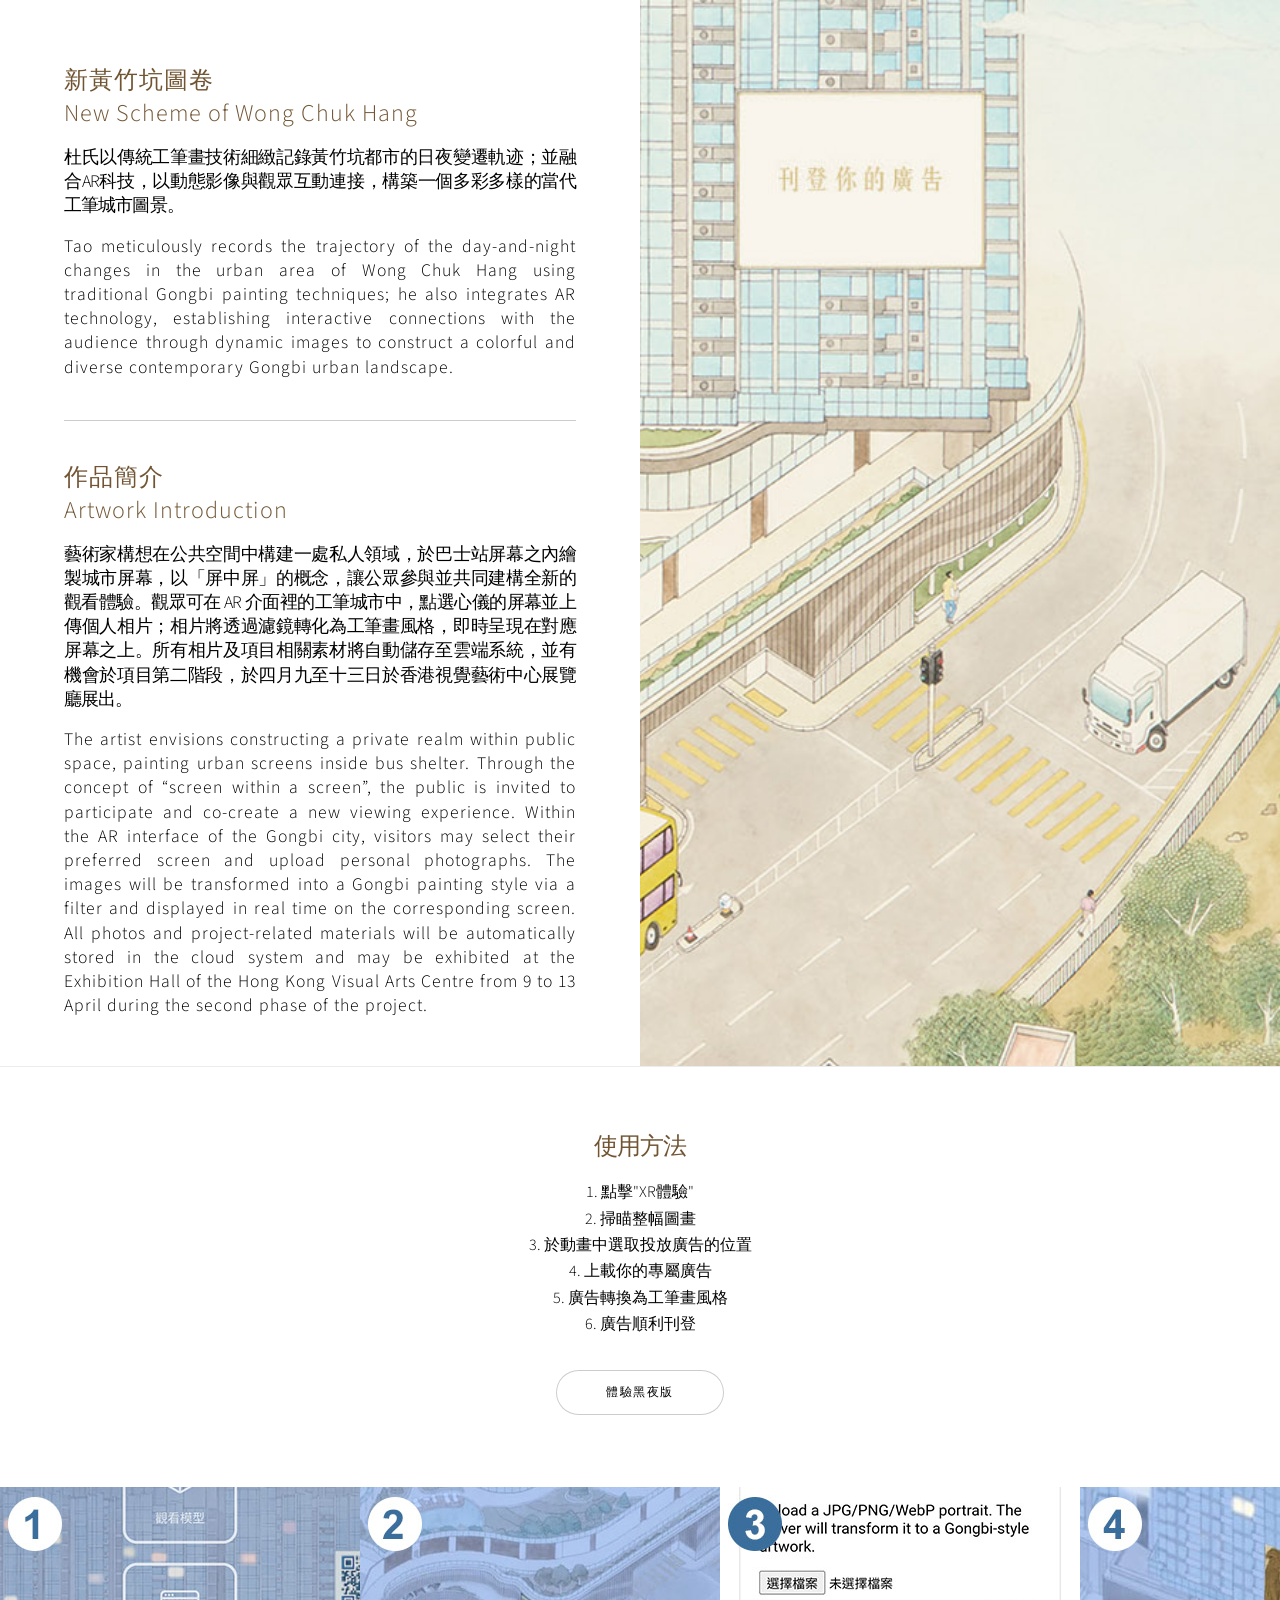
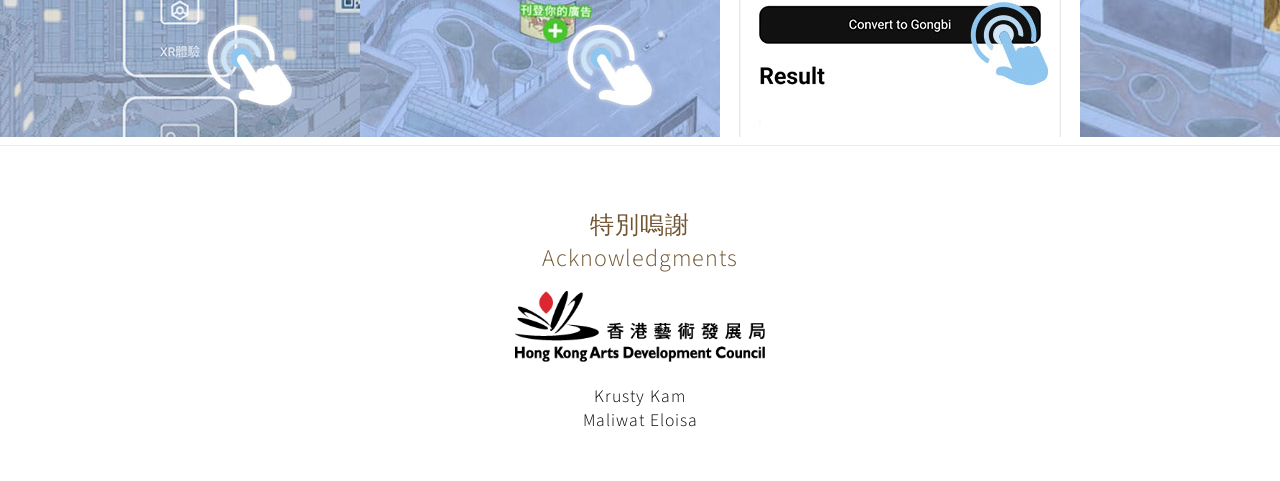
==== index.html @ 255e0a2f "Add files via upload" ====
<!DOCTYPE HTML>
	<head>
		<title>新黃竹坑圖卷 New Scheme of Wong Chuk Hang
</title>
		<meta charset="utf-8" />
		<meta name="viewport" content="width=device-width, initial-scale=1, user-scalable=no" />
		<link rel="stylesheet" href="assets/css/main.css" />
		<noscript><link rel="stylesheet" href="assets/css/noscript.css" /></noscript>
	</head>
	<body class="is-preload">

		<!-- Wrapper -->
			<div id="wrapper" class="divided">

				<!-- One -->
					<section class="banner style1 orient-left content-align-left image-position-right fullscreen onload-image-fade-in onload-content-fade-right">
						<div class="content">
							<h3 style="color:#715533; letter-spacing: 1px;">新黃竹坑圖卷<br>New Scheme of Wong Chuk Hang</h3>
							<h4 class="major" style="text-align: justify;">杜氏以傳統工筆畫技術細緻記錄黃竹坑都市的日夜變遷軌迹；並融合AR科技，以動態影像與觀眾互動連接，構築一個多彩多樣的當代工筆城市圖景。</h4> <h4 style="letter-spacing: 1px; text-align: justify;">Tao meticulously records the trajectory of the day-and-night changes in the urban area of Wong Chuk Hang using traditional Gongbi painting techniques; he also integrates AR technology, establishing interactive connections with the audience through dynamic images to construct a colorful and diverse contemporary Gongbi urban landscape.</h4>
<hr>
<h3 style="color:#715533; letter-spacing: 1px;">作品簡介<br>Artwork Introduction</h3>
							<h4 class="major" style="text-align: justify;">藝術家構想在公共空間中構建一處私人領域，於巴士站屏幕之內繪製城市屏幕，以「屏中屏」的概念，讓公眾參與並共同建構全新的觀看體驗。觀眾可在 AR 介面裡的工筆城市中，點選心儀的屏幕並上傳個人相片；相片將透過濾鏡轉化為工筆畫風格，即時呈現在對應屏幕之上。所有相片及項目相關素材將自動儲存至雲端系統，並有機會於項目第二階段，於四月九至十三日於香港視覺藝術中心展覽廳展出。
</h4> <h4 style="letter-spacing: 1px; text-align: justify;">The artist envisions constructing a private realm within public space, painting urban screens inside bus shelter. Through the concept of “screen within a screen”, the public is invited to participate and co‑create a new viewing experience.
Within the AR interface of the Gongbi city, visitors may select their preferred screen and upload personal photographs. The images will be transformed into a Gongbi painting style via a filter and displayed in real time on the corresponding screen.
All photos and project-related materials will be automatically stored in the cloud system and may be exhibited at the Exhibition Hall of the Hong Kong Visual Arts Centre from 9 to 13 April during the second phase of the project.</h4>
		
					  </div>
						<div class="image">
							<img src="images/banner.jpg" alt="" />
						</div>
					</section>

					<section class="wrapper style1 align-center">
						<div class="inner">
							<h3 style="color:#715533;">使用方法</h3>
							<p>1. 點擊"XR體驗"<br>
2. 掃瞄整幅圖畫<br>
3. 於動畫中選取投放廣告的位置<br>
4. 上載你的專屬廣告<br>
5. 廣告轉換為工筆畫風格<br>
6. 廣告順利刊登</p><ul class="actions stacked">
							  <li><a href="https://webxr.makerar.com/embed/ef8b5660-8f90-4fa0-8bc0-a049466dd083/7ee28625-3f8d-4259-b83e-b70d0674ca99" target="_blank" class="button big wide smooth-scroll-middle">體驗黑夜版</a></li>
						  </ul>
						</div>

						<!-- Gallery -->
							<div class="gallery style2 medium lightbox onscroll-fade-in">
								<article>
								<img src="images/gallery/thumbs/01.jpg" alt="" />
								</article>
								<article>
								<img src="images/gallery/thumbs/02.jpg" alt="" />
								</article>	
								<article>
								<img src="images/gallery/thumbs/03.jpg" alt="" />
								</article>	
								<article>
								<img src="images/gallery/thumbs/04.jpg" alt="" />
								</article>								</div>

					</section>
					<section class="wrapper style1 align-center">
						<div class="inner">
<h3 style="color:#715533; letter-spacing: 1px;">特別嗚謝<br>Acknowledgments</h3>
							<h4 class="major"><img src="images/hkadc.png" style="max-width : 250px; min-width : 100px;"><h4 style="letter-spacing: 1px;">Krusty Kam<br>
Maliwat Eloisa </h4></div></section>
						</div>
					</section>

			</div>

		<!-- Scripts -->
			<script src="assets/js/jquery.min.js"></script>
			<script src="assets/js/jquery.scrollex.min.js"></script>
			<script src="assets/js/jquery.scrolly.min.js"></script>
			<script src="assets/js/browser.min.js"></script>
			<script src="assets/js/breakpoints.min.js"></script>
			<script src="assets/js/util.js"></script>
			<script src="assets/js/main.js"></script>

	</body>
</html>
---- assets/css/main.css ----
@import url(fontawesome-all.min.css);
@import url("https://fonts.googleapis.com/css?family=Source+Sans+Pro:300,300i,400,400i");


html, body, div, span, applet, object,
iframe, h1, h2, h3, h4, h5, h6, p, blockquote,
pre, a, abbr, acronym, address, big, cite,
code, del, dfn, em, img, ins, kbd, q, s, samp,
small, strike, strong, sub, sup, tt, var, b,
u, i, center, dl, dt, dd, ol, ul, li, fieldset,
form, label, legend, table, caption, tbody,
tfoot, thead, tr, th, td, article, aside,
canvas, details, embed, figure, figcaption,
footer, header, hgroup, menu, nav, output, ruby,
section, summary, time, mark, audio, video {
	margin: 0;
	padding: 0;
	border: 0;
	font-size: 100%;
	font: inherit;
	vertical-align: baseline;}

article, aside, details, figcaption, figure,
footer, header, hgroup, menu, nav, section {
	display: block;}

body {
	line-height: 1;
}

ol, ul {
	list-style: none;
}

blockquote, q {
	quotes: none;
}

	blockquote:before, blockquote:after, q:before, q:after {
		content: '';
		content: none;
	}

table {
	border-collapse: collapse;
	border-spacing: 0;
}

body {
	-webkit-text-size-adjust: none;
}

mark {
	background-color: transparent;
	color: inherit;
}

input::-moz-focus-inner {
	border: 0;
	padding: 0;
}

input, select, textarea {
	-moz-appearance: none;
	-webkit-appearance: none;
	-ms-appearance: none;
	appearance: none;
}

/* Basic */

	@-ms-viewport {
		width: device-width;
	}

	body {
		-ms-overflow-style: scrollbar;
	}

	@media screen and (max-width: 480px) {

		html, body {
			min-width: 320px;
		}

	}

	html {
		box-sizing: border-box;
	}

	*, *:before, *:after {
		box-sizing: inherit;
	}

	body {
		background: #ffffff;
	}

		body.is-preload *, body.is-preload *:before, body.is-preload *:after {
			-moz-animation: none !important;
			-webkit-animation: none !important;
			-ms-animation: none !important;
			animation: none !important;
			-moz-transition: none !important;
			-webkit-transition: none !important;
			-ms-transition: none !important;
			transition: none !important;
		}

/* Type */

	html {
		font-size: 18pt;
	}

		@media screen and (max-width: 1680px) {

			html {
				font-size: 14pt;
			}

		}

		@media screen and (max-width: 1280px) {

			html {
				font-size: 12pt;
			}

		}

		@media screen and (max-width: 736px) {

			html {
				font-size: 11pt;
			}

		}

		@media screen and (max-width: 360px) {

			html {
				font-size: 10pt;
			}

		}

	body {
		background-color: #ffffff;
		color: #000000;
	}

	body, input, select, textarea {
		font-family: "Source Sans Pro", Helvetica, sans-serif;
		font-size: 1rem;
		font-weight: 300;
		line-height: 1.65;
	}

	a {
		-moz-transition: color 0.2s ease-in-out;
		-webkit-transition: color 0.2s ease-in-out;
		-ms-transition: color 0.2s ease-in-out;
		transition: color 0.2s ease-in-out;
		text-decoration: underline;
	}

		a:hover {
			text-decoration: none;
		}

	strong, b {
		font-weight: 400;
	}

	em, i {
		font-style: italic;
	}

	p {
		margin: 0 0 2rem 0;
	}

		p.major {
			font-size: 1.25rem;
		}

	h1, h2, h3, h4, h5, h6 {
		font-weight: 300;
		line-height: 1.375;
		letter-spacing: -0.05em;
		margin: 0 0 1rem 0;
	}

		h1 a, h2 a, h3 a, h4 a, h5 a, h6 a {
			color: inherit;
			text-decoration: none;
		}

	h1 {
		font-size: 3.5rem;
		line-height: 1.2;
	}

	h2 {
		font-size: 2.25rem;
	}

	h3 {
		font-size: 1.5rem;
	}

	h4 {
		font-size: 1.1rem;
	}

	h5 {
		font-size: 0.9rem;
	}

	h6 {
		font-size: 0.7rem;
	}

	sub {
		font-size: 0.8rem;
		position: relative;
		top: 0.5rem;
	}

	sup {
		font-size: 0.8rem;
		position: relative;
		top: -0.5rem;
	}

	blockquote {
		border-left: solid 4px;
		font-style: italic;
		margin: 0 0 2rem 0;
		padding: 0.5rem 0 0.5rem 2rem;
	}

	code {
		border-radius: 4px;
		font-family: "Courier New", monospace;
		font-size: 0.9em;
		margin: 0 0.25rem;
		padding: 0.25rem 0.325rem;
	}

	pre {
		-webkit-overflow-scrolling: touch;
		font-family: "Courier New", monospace;
		font-size: 0.9em;
		margin: 0 0 2rem 0;
	}

		pre code {
			display: block;
			line-height: 1.5;
			padding: 0.75rem 1rem;
			overflow-x: auto;
		}

	hr {
		border: 0;
		border-bottom: solid 1px;
		margin: 2.5rem 0;
	}

		hr.major {
			margin: 3.5rem 0;
		}

	.align-left {
		text-align: left;
	}

	.align-center {
		text-align: center;
	}

	.align-right {
		text-align: right;
	}

	@media screen and (max-width: 736px) {

		p.major {
			font-size: 1.1rem;
		}

		h1 {
			font-size: 2.5rem;
		}

		h2 {
			font-size: 2rem;
		}

		h3 {
			font-size: 1.25rem;
		}

		h4 {
			font-size: 1rem;
		}

	}

	input, select, textarea {
		color: #000000;
	}

	a {
		color: #000000;
	}

		a:hover {
			color: #47D3E5;
		}

	strong, b {
		color: #000000;
	}

	h1, h2, h3, h4, h5, h6 {
		color: #000000;
	}

	blockquote {
		border-left-color: rgba(0, 0, 0, 0.2);
	}

	code {
		background: rgba(0, 0, 0, 0.05);
		border-color: rgba(0, 0, 0, 0.2);
	}

	hr {
		border-bottom-color: rgba(0, 0, 0, 0.2);
	}

/* Row */

	.row {
		display: flex;
		flex-wrap: wrap;
		box-sizing: border-box;
		align-items: stretch;
	}

		.row > * {
			box-sizing: border-box;
		}

		.row.gtr-uniform > * > :last-child {
			margin-bottom: 0;
		}

		.row.aln-left {
			justify-content: flex-start;
		}

		.row.aln-center {
			justify-content: center;
		}

		.row.aln-right {
			justify-content: flex-end;
		}

		.row.aln-top {
			align-items: flex-start;
		}

		.row.aln-middle {
			align-items: center;
		}

		.row.aln-bottom {
			align-items: flex-end;
		}

		.row > .imp {
			order: -1;
		}

		.row > .col-1 {
			width: 8.33333%;
		}

		.row > .off-1 {
			margin-left: 8.33333%;
		}

		.row > .col-2 {
			width: 16.66667%;
		}

		.row > .off-2 {
			margin-left: 16.66667%;
		}

		.row > .col-3 {
			width: 25%;
		}

		.row > .off-3 {
			margin-left: 25%;
		}

		.row > .col-4 {
			width: 33.33333%;
		}

		.row > .off-4 {
			margin-left: 33.33333%;
		}

		.row > .col-5 {
			width: 41.66667%;
		}

		.row > .off-5 {
			margin-left: 41.66667%;
		}

		.row > .col-6 {
			width: 50%;
		}

		.row > .off-6 {
			margin-left: 50%;
		}

		.row > .col-7 {
			width: 58.33333%;
		}

		.row > .off-7 {
			margin-left: 58.33333%;
		}

		.row > .col-8 {
			width: 66.66667%;
		}

		.row > .off-8 {
			margin-left: 66.66667%;
		}

		.row > .col-9 {
			width: 75%;
		}

		.row > .off-9 {
			margin-left: 75%;
		}

		.row > .col-10 {
			width: 83.33333%;
		}

		.row > .off-10 {
			margin-left: 83.33333%;
		}

		.row > .col-11 {
			width: 91.66667%;
		}

		.row > .off-11 {
			margin-left: 91.66667%;
		}

		.row > .col-12 {
			width: 100%;
		}

		.row > .off-12 {
			margin-left: 100%;
		}

		.row.gtr-0 {
			margin-top: 0;
			margin-left: 0rem;
		}

			.row.gtr-0 > * {
				padding: 0 0 0 0rem;
			}

			.row.gtr-0.gtr-uniform {
				margin-top: 0rem;
			}

				.row.gtr-0.gtr-uniform > * {
					padding-top: 0rem;
				}

		.row.gtr-25 {
			margin-top: 0;
			margin-left: -0.5rem;
		}

			.row.gtr-25 > * {
				padding: 0 0 0 0.5rem;
			}

			.row.gtr-25.gtr-uniform {
				margin-top: -0.5rem;
			}

				.row.gtr-25.gtr-uniform > * {
					padding-top: 0.5rem;
				}

		.row.gtr-50 {
			margin-top: 0;
			margin-left: -1rem;
		}

			.row.gtr-50 > * {
				padding: 0 0 0 1rem;
			}

			.row.gtr-50.gtr-uniform {
				margin-top: -1rem;
			}

				.row.gtr-50.gtr-uniform > * {
					padding-top: 1rem;
				}

		.row {
			margin-top: 0;
			margin-left: -2rem;
		}

			.row > * {
				padding: 0 0 0 2rem;
			}

			.row.gtr-uniform {
				margin-top: -2rem;
			}

				.row.gtr-uniform > * {
					padding-top: 2rem;
				}

		.row.gtr-150 {
			margin-top: 0;
			margin-left: -3rem;
		}

			.row.gtr-150 > * {
				padding: 0 0 0 3rem;
			}

			.row.gtr-150.gtr-uniform {
				margin-top: -3rem;
			}

				.row.gtr-150.gtr-uniform > * {
					padding-top: 3rem;
				}

		.row.gtr-200 {
			margin-top: 0;
			margin-left: -4rem;
		}

			.row.gtr-200 > * {
				padding: 0 0 0 4rem;
			}

			.row.gtr-200.gtr-uniform {
				margin-top: -4rem;
			}

				.row.gtr-200.gtr-uniform > * {
					padding-top: 4rem;
				}

		@media screen and (max-width: 1680px) {

			.row {
				display: flex;
				flex-wrap: wrap;
				box-sizing: border-box;
				align-items: stretch;
			}

				.row > * {
					box-sizing: border-box;
				}

				.row.gtr-uniform > * > :last-child {
					margin-bottom: 0;
				}

				.row.aln-left {
					justify-content: flex-start;
				}

				.row.aln-center {
					justify-content: center;
				}

				.row.aln-right {
					justify-content: flex-end;
				}

				.row.aln-top {
					align-items: flex-start;
				}

				.row.aln-middle {
					align-items: center;
				}

				.row.aln-bottom {
					align-items: flex-end;
				}

				.row > .imp-xlarge {
					order: -1;
				}

				.row > .col-1-xlarge {
					width: 8.33333%;
				}

				.row > .off-1-xlarge {
					margin-left: 8.33333%;
				}

				.row > .col-2-xlarge {
					width: 16.66667%;
				}

				.row > .off-2-xlarge {
					margin-left: 16.66667%;
				}

				.row > .col-3-xlarge {
					width: 25%;
				}

				.row > .off-3-xlarge {
					margin-left: 25%;
				}

				.row > .col-4-xlarge {
					width: 33.33333%;
				}

				.row > .off-4-xlarge {
					margin-left: 33.33333%;
				}

				.row > .col-5-xlarge {
					width: 41.66667%;
				}

				.row > .off-5-xlarge {
					margin-left: 41.66667%;
				}

				.row > .col-6-xlarge {
					width: 50%;
				}

				.row > .off-6-xlarge {
					margin-left: 50%;
				}

				.row > .col-7-xlarge {
					width: 58.33333%;
				}

				.row > .off-7-xlarge {
					margin-left: 58.33333%;
				}

				.row > .col-8-xlarge {
					width: 66.66667%;
				}

				.row > .off-8-xlarge {
					margin-left: 66.66667%;
				}

				.row > .col-9-xlarge {
					width: 75%;
				}

				.row > .off-9-xlarge {
					margin-left: 75%;
				}

				.row > .col-10-xlarge {
					width: 83.33333%;
				}

				.row > .off-10-xlarge {
					margin-left: 83.33333%;
				}

				.row > .col-11-xlarge {
					width: 91.66667%;
				}

				.row > .off-11-xlarge {
					margin-left: 91.66667%;
				}

				.row > .col-12-xlarge {
					width: 100%;
				}

				.row > .off-12-xlarge {
					margin-left: 100%;
				}

				.row.gtr-0 {
					margin-top: 0;
					margin-left: 0rem;
				}

					.row.gtr-0 > * {
						padding: 0 0 0 0rem;
					}

					.row.gtr-0.gtr-uniform {
						margin-top: 0rem;
					}

						.row.gtr-0.gtr-uniform > * {
							padding-top: 0rem;
						}

				.row.gtr-25 {
					margin-top: 0;
					margin-left: -0.5rem;
				}

					.row.gtr-25 > * {
						padding: 0 0 0 0.5rem;
					}

					.row.gtr-25.gtr-uniform {
						margin-top: -0.5rem;
					}

						.row.gtr-25.gtr-uniform > * {
							padding-top: 0.5rem;
						}

				.row.gtr-50 {
					margin-top: 0;
					margin-left: -1rem;
				}

					.row.gtr-50 > * {
						padding: 0 0 0 1rem;
					}

					.row.gtr-50.gtr-uniform {
						margin-top: -1rem;
					}

						.row.gtr-50.gtr-uniform > * {
							padding-top: 1rem;
						}

				.row {
					margin-top: 0;
					margin-left: -2rem;
				}

					.row > * {
						padding: 0 0 0 2rem;
					}

					.row.gtr-uniform {
						margin-top: -2rem;
					}

						.row.gtr-uniform > * {
							padding-top: 2rem;
						}

				.row.gtr-150 {
					margin-top: 0;
					margin-left: -3rem;
				}

					.row.gtr-150 > * {
						padding: 0 0 0 3rem;
					}

					.row.gtr-150.gtr-uniform {
						margin-top: -3rem;
					}

						.row.gtr-150.gtr-uniform > * {
							padding-top: 3rem;
						}

				.row.gtr-200 {
					margin-top: 0;
					margin-left: -4rem;
				}

					.row.gtr-200 > * {
						padding: 0 0 0 4rem;
					}

					.row.gtr-200.gtr-uniform {
						margin-top: -4rem;
					}

						.row.gtr-200.gtr-uniform > * {
							padding-top: 4rem;
						}

		}

		@media screen and (max-width: 1280px) {

			.row {
				display: flex;
				flex-wrap: wrap;
				box-sizing: border-box;
				align-items: stretch;
			}

				.row > * {
					box-sizing: border-box;
				}

				.row.gtr-uniform > * > :last-child {
					margin-bottom: 0;
				}

				.row.aln-left {
					justify-content: flex-start;
				}

				.row.aln-center {
					justify-content: center;
				}

				.row.aln-right {
					justify-content: flex-end;
				}

				.row.aln-top {
					align-items: flex-start;
				}

				.row.aln-middle {
					align-items: center;
				}

				.row.aln-bottom {
					align-items: flex-end;
				}

				.row > .imp-large {
					order: -1;
				}

				.row > .col-1-large {
					width: 8.33333%;
				}

				.row > .off-1-large {
					margin-left: 8.33333%;
				}

				.row > .col-2-large {
					width: 16.66667%;
				}

				.row > .off-2-large {
					margin-left: 16.66667%;
				}

				.row > .col-3-large {
					width: 25%;
				}

				.row > .off-3-large {
					margin-left: 25%;
				}

				.row > .col-4-large {
					width: 33.33333%;
				}

				.row > .off-4-large {
					margin-left: 33.33333%;
				}

				.row > .col-5-large {
					width: 41.66667%;
				}

				.row > .off-5-large {
					margin-left: 41.66667%;
				}

				.row > .col-6-large {
					width: 50%;
				}

				.row > .off-6-large {
					margin-left: 50%;
				}

				.row > .col-7-large {
					width: 58.33333%;
				}

				.row > .off-7-large {
					margin-left: 58.33333%;
				}

				.row > .col-8-large {
					width: 66.66667%;
				}

				.row > .off-8-large {
					margin-left: 66.66667%;
				}

				.row > .col-9-large {
					width: 75%;
				}

				.row > .off-9-large {
					margin-left: 75%;
				}

				.row > .col-10-large {
					width: 83.33333%;
				}

				.row > .off-10-large {
					margin-left: 83.33333%;
				}

				.row > .col-11-large {
					width: 91.66667%;
				}

				.row > .off-11-large {
					margin-left: 91.66667%;
				}

				.row > .col-12-large {
					width: 100%;
				}

				.row > .off-12-large {
					margin-left: 100%;
				}

				.row.gtr-0 {
					margin-top: 0;
					margin-left: 0rem;
				}

					.row.gtr-0 > * {
						padding: 0 0 0 0rem;
					}

					.row.gtr-0.gtr-uniform {
						margin-top: 0rem;
					}

						.row.gtr-0.gtr-uniform > * {
							padding-top: 0rem;
						}

				.row.gtr-25 {
					margin-top: 0;
					margin-left: -0.5rem;
				}

					.row.gtr-25 > * {
						padding: 0 0 0 0.5rem;
					}

					.row.gtr-25.gtr-uniform {
						margin-top: -0.5rem;
					}

						.row.gtr-25.gtr-uniform > * {
							padding-top: 0.5rem;
						}

				.row.gtr-50 {
					margin-top: 0;
					margin-left: -1rem;
				}

					.row.gtr-50 > * {
						padding: 0 0 0 1rem;
					}

					.row.gtr-50.gtr-uniform {
						margin-top: -1rem;
					}

						.row.gtr-50.gtr-uniform > * {
							padding-top: 1rem;
						}

				.row {
					margin-top: 0;
					margin-left: -2rem;
				}

					.row > * {
						padding: 0 0 0 2rem;
					}

					.row.gtr-uniform {
						margin-top: -2rem;
					}

						.row.gtr-uniform > * {
							padding-top: 2rem;
						}

				.row.gtr-150 {
					margin-top: 0;
					margin-left: -3rem;
				}

					.row.gtr-150 > * {
						padding: 0 0 0 3rem;
					}

					.row.gtr-150.gtr-uniform {
						margin-top: -3rem;
					}

						.row.gtr-150.gtr-uniform > * {
							padding-top: 3rem;
						}

				.row.gtr-200 {
					margin-top: 0;
					margin-left: -4rem;
				}

					.row.gtr-200 > * {
						padding: 0 0 0 4rem;
					}

					.row.gtr-200.gtr-uniform {
						margin-top: -4rem;
					}

						.row.gtr-200.gtr-uniform > * {
							padding-top: 4rem;
						}

		}

		@media screen and (max-width: 980px) {

			.row {
				display: flex;
				flex-wrap: wrap;
				box-sizing: border-box;
				align-items: stretch;
			}

				.row > * {
					box-sizing: border-box;
				}

				.row.gtr-uniform > * > :last-child {
					margin-bottom: 0;
				}

				.row.aln-left {
					justify-content: flex-start;
				}

				.row.aln-center {
					justify-content: center;
				}

				.row.aln-right {
					justify-content: flex-end;
				}

				.row.aln-top {
					align-items: flex-start;
				}

				.row.aln-middle {
					align-items: center;
				}

				.row.aln-bottom {
					align-items: flex-end;
				}

				.row > .imp-medium {
					order: -1;
				}

				.row > .col-1-medium {
					width: 8.33333%;
				}

				.row > .off-1-medium {
					margin-left: 8.33333%;
				}

				.row > .col-2-medium {
					width: 16.66667%;
				}

				.row > .off-2-medium {
					margin-left: 16.66667%;
				}

				.row > .col-3-medium {
					width: 25%;
				}

				.row > .off-3-medium {
					margin-left: 25%;
				}

				.row > .col-4-medium {
					width: 33.33333%;
				}

				.row > .off-4-medium {
					margin-left: 33.33333%;
				}

				.row > .col-5-medium {
					width: 41.66667%;
				}

				.row > .off-5-medium {
					margin-left: 41.66667%;
				}

				.row > .col-6-medium {
					width: 50%;
				}

				.row > .off-6-medium {
					margin-left: 50%;
				}

				.row > .col-7-medium {
					width: 58.33333%;
				}

				.row > .off-7-medium {
					margin-left: 58.33333%;
				}

				.row > .col-8-medium {
					width: 66.66667%;
				}

				.row > .off-8-medium {
					margin-left: 66.66667%;
				}

				.row > .col-9-medium {
					width: 75%;
				}

				.row > .off-9-medium {
					margin-left: 75%;
				}

				.row > .col-10-medium {
					width: 83.33333%;
				}

				.row > .off-10-medium {
					margin-left: 83.33333%;
				}

				.row > .col-11-medium {
					width: 91.66667%;
				}

				.row > .off-11-medium {
					margin-left: 91.66667%;
				}

				.row > .col-12-medium {
					width: 100%;
				}

				.row > .off-12-medium {
					margin-left: 100%;
				}

				.row.gtr-0 {
					margin-top: 0;
					margin-left: 0rem;
				}

					.row.gtr-0 > * {
						padding: 0 0 0 0rem;
					}

					.row.gtr-0.gtr-uniform {
						margin-top: 0rem;
					}

						.row.gtr-0.gtr-uniform > * {
							padding-top: 0rem;
						}

				.row.gtr-25 {
					margin-top: 0;
					margin-left: -0.5rem;
				}

					.row.gtr-25 > * {
						padding: 0 0 0 0.5rem;
					}

					.row.gtr-25.gtr-uniform {
						margin-top: -0.5rem;
					}

						.row.gtr-25.gtr-uniform > * {
							padding-top: 0.5rem;
						}

				.row.gtr-50 {
					margin-top: 0;
					margin-left: -1rem;
				}

					.row.gtr-50 > * {
						padding: 0 0 0 1rem;
					}

					.row.gtr-50.gtr-uniform {
						margin-top: -1rem;
					}

						.row.gtr-50.gtr-uniform > * {
							padding-top: 1rem;
						}

				.row {
					margin-top: 0;
					margin-left: -2rem;
				}

					.row > * {
						padding: 0 0 0 2rem;
					}

					.row.gtr-uniform {
						margin-top: -2rem;
					}

						.row.gtr-uniform > * {
							padding-top: 2rem;
						}

				.row.gtr-150 {
					margin-top: 0;
					margin-left: -3rem;
				}

					.row.gtr-150 > * {
						padding: 0 0 0 3rem;
					}

					.row.gtr-150.gtr-uniform {
						margin-top: -3rem;
					}

						.row.gtr-150.gtr-uniform > * {
							padding-top: 3rem;
						}

				.row.gtr-200 {
					margin-top: 0;
					margin-left: -4rem;
				}

					.row.gtr-200 > * {
						padding: 0 0 0 4rem;
					}

					.row.gtr-200.gtr-uniform {
						margin-top: -4rem;
					}

						.row.gtr-200.gtr-uniform > * {
							padding-top: 4rem;
						}

		}

		@media screen and (max-width: 736px) {

			.row {
				display: flex;
				flex-wrap: wrap;
				box-sizing: border-box;
				align-items: stretch;
			}

				.row > * {
					box-sizing: border-box;
				}

				.row.gtr-uniform > * > :last-child {
					margin-bottom: 0;
				}

				.row.aln-left {
					justify-content: flex-start;
				}

				.row.aln-center {
					justify-content: center;
				}

				.row.aln-right {
					justify-content: flex-end;
				}

				.row.aln-top {
					align-items: flex-start;
				}

				.row.aln-middle {
					align-items: center;
				}

				.row.aln-bottom {
					align-items: flex-end;
				}

				.row > .imp-small {
					order: -1;
				}

				.row > .col-1-small {
					width: 8.33333%;
				}

				.row > .off-1-small {
					margin-left: 8.33333%;
				}

				.row > .col-2-small {
					width: 16.66667%;
				}

				.row > .off-2-small {
					margin-left: 16.66667%;
				}

				.row > .col-3-small {
					width: 25%;
				}

				.row > .off-3-small {
					margin-left: 25%;
				}

				.row > .col-4-small {
					width: 33.33333%;
				}

				.row > .off-4-small {
					margin-left: 33.33333%;
				}

				.row > .col-5-small {
					width: 41.66667%;
				}

				.row > .off-5-small {
					margin-left: 41.66667%;
				}

				.row > .col-6-small {
					width: 50%;
				}

				.row > .off-6-small {
					margin-left: 50%;
				}

				.row > .col-7-small {
					width: 58.33333%;
				}

				.row > .off-7-small {
					margin-left: 58.33333%;
				}

				.row > .col-8-small {
					width: 66.66667%;
				}

				.row > .off-8-small {
					margin-left: 66.66667%;
				}

				.row > .col-9-small {
					width: 75%;
				}

				.row > .off-9-small {
					margin-left: 75%;
				}

				.row > .col-10-small {
					width: 83.33333%;
				}

				.row > .off-10-small {
					margin-left: 83.33333%;
				}

				.row > .col-11-small {
					width: 91.66667%;
				}

				.row > .off-11-small {
					margin-left: 91.66667%;
				}

				.row > .col-12-small {
					width: 100%;
				}

				.row > .off-12-small {
					margin-left: 100%;
				}

				.row.gtr-0 {
					margin-top: 0;
					margin-left: 0rem;
				}

					.row.gtr-0 > * {
						padding: 0 0 0 0rem;
					}

					.row.gtr-0.gtr-uniform {
						margin-top: 0rem;
					}

						.row.gtr-0.gtr-uniform > * {
							padding-top: 0rem;
						}

				.row.gtr-25 {
					margin-top: 0;
					margin-left: -0.5rem;
				}

					.row.gtr-25 > * {
						padding: 0 0 0 0.5rem;
					}

					.row.gtr-25.gtr-uniform {
						margin-top: -0.5rem;
					}

						.row.gtr-25.gtr-uniform > * {
							padding-top: 0.5rem;
						}

				.row.gtr-50 {
					margin-top: 0;
					margin-left: -1rem;
				}

					.row.gtr-50 > * {
						padding: 0 0 0 1rem;
					}

					.row.gtr-50.gtr-uniform {
						margin-top: -1rem;
					}

						.row.gtr-50.gtr-uniform > * {
							padding-top: 1rem;
						}

				.row {
					margin-top: 0;
					margin-left: -2rem;
				}

					.row > * {
						padding: 0 0 0 2rem;
					}

					.row.gtr-uniform {
						margin-top: -2rem;
					}

						.row.gtr-uniform > * {
							padding-top: 2rem;
						}

				.row.gtr-150 {
					margin-top: 0;
					margin-left: -3rem;
				}

					.row.gtr-150 > * {
						padding: 0 0 0 3rem;
					}

					.row.gtr-150.gtr-uniform {
						margin-top: -3rem;
					}

						.row.gtr-150.gtr-uniform > * {
							padding-top: 3rem;
						}

				.row.gtr-200 {
					margin-top: 0;
					margin-left: -4rem;
				}

					.row.gtr-200 > * {
						padding: 0 0 0 4rem;
					}

					.row.gtr-200.gtr-uniform {
						margin-top: -4rem;
					}

						.row.gtr-200.gtr-uniform > * {
							padding-top: 4rem;
						}

		}

		@media screen and (max-width: 480px) {

			.row {
				display: flex;
				flex-wrap: wrap;
				box-sizing: border-box;
				align-items: stretch;
			}

				.row > * {
					box-sizing: border-box;
				}

				.row.gtr-uniform > * > :last-child {
					margin-bottom: 0;
				}

				.row.aln-left {
					justify-content: flex-start;
				}

				.row.aln-center {
					justify-content: center;
				}

				.row.aln-right {
					justify-content: flex-end;
				}

				.row.aln-top {
					align-items: flex-start;
				}

				.row.aln-middle {
					align-items: center;
				}

				.row.aln-bottom {
					align-items: flex-end;
				}

				.row > .imp-xsmall {
					order: -1;
				}

				.row > .col-1-xsmall {
					width: 8.33333%;
				}

				.row > .off-1-xsmall {
					margin-left: 8.33333%;
				}

				.row > .col-2-xsmall {
					width: 16.66667%;
				}

				.row > .off-2-xsmall {
					margin-left: 16.66667%;
				}

				.row > .col-3-xsmall {
					width: 25%;
				}

				.row > .off-3-xsmall {
					margin-left: 25%;
				}

				.row > .col-4-xsmall {
					width: 33.33333%;
				}

				.row > .off-4-xsmall {
					margin-left: 33.33333%;
				}

				.row > .col-5-xsmall {
					width: 41.66667%;
				}

				.row > .off-5-xsmall {
					margin-left: 41.66667%;
				}

				.row > .col-6-xsmall {
					width: 50%;
				}

				.row > .off-6-xsmall {
					margin-left: 50%;
				}

				.row > .col-7-xsmall {
					width: 58.33333%;
				}

				.row > .off-7-xsmall {
					margin-left: 58.33333%;
				}

				.row > .col-8-xsmall {
					width: 66.66667%;
				}

				.row > .off-8-xsmall {
					margin-left: 66.66667%;
				}

				.row > .col-9-xsmall {
					width: 75%;
				}

				.row > .off-9-xsmall {
					margin-left: 75%;
				}

				.row > .col-10-xsmall {
					width: 83.33333%;
				}

				.row > .off-10-xsmall {
					margin-left: 83.33333%;
				}

				.row > .col-11-xsmall {
					width: 91.66667%;
				}

				.row > .off-11-xsmall {
					margin-left: 91.66667%;
				}

				.row > .col-12-xsmall {
					width: 100%;
				}

				.row > .off-12-xsmall {
					margin-left: 100%;
				}

				.row.gtr-0 {
					margin-top: 0;
					margin-left: 0rem;
				}

					.row.gtr-0 > * {
						padding: 0 0 0 0rem;
					}

					.row.gtr-0.gtr-uniform {
						margin-top: 0rem;
					}

						.row.gtr-0.gtr-uniform > * {
							padding-top: 0rem;
						}

				.row.gtr-25 {
					margin-top: 0;
					margin-left: -0.5rem;
				}

					.row.gtr-25 > * {
						padding: 0 0 0 0.5rem;
					}

					.row.gtr-25.gtr-uniform {
						margin-top: -0.5rem;
					}

						.row.gtr-25.gtr-uniform > * {
							padding-top: 0.5rem;
						}

				.row.gtr-50 {
					margin-top: 0;
					margin-left: -1rem;
				}

					.row.gtr-50 > * {
						padding: 0 0 0 1rem;
					}

					.row.gtr-50.gtr-uniform {
						margin-top: -1rem;
					}

						.row.gtr-50.gtr-uniform > * {
							padding-top: 1rem;
						}

				.row {
					margin-top: 0;
					margin-left: -2rem;
				}

					.row > * {
						padding: 0 0 0 2rem;
					}

					.row.gtr-uniform {
						margin-top: -2rem;
					}

						.row.gtr-uniform > * {
							padding-top: 2rem;
						}

				.row.gtr-150 {
					margin-top: 0;
					margin-left: -3rem;
				}

					.row.gtr-150 > * {
						padding: 0 0 0 3rem;
					}

					.row.gtr-150.gtr-uniform {
						margin-top: -3rem;
					}

						.row.gtr-150.gtr-uniform > * {
							padding-top: 3rem;
						}

				.row.gtr-200 {
					margin-top: 0;
					margin-left: -4rem;
				}

					.row.gtr-200 > * {
						padding: 0 0 0 4rem;
					}

					.row.gtr-200.gtr-uniform {
						margin-top: -4rem;
					}

						.row.gtr-200.gtr-uniform > * {
							padding-top: 4rem;
						}

		}

		@media screen and (max-width: 360px) {

			.row {
				display: flex;
				flex-wrap: wrap;
				box-sizing: border-box;
				align-items: stretch;
			}

				.row > * {
					box-sizing: border-box;
				}

				.row.gtr-uniform > * > :last-child {
					margin-bottom: 0;
				}

				.row.aln-left {
					justify-content: flex-start;
				}

				.row.aln-center {
					justify-content: center;
				}

				.row.aln-right {
					justify-content: flex-end;
				}

				.row.aln-top {
					align-items: flex-start;
				}

				.row.aln-middle {
					align-items: center;
				}

				.row.aln-bottom {
					align-items: flex-end;
				}

				.row > .imp-xxsmall {
					order: -1;
				}

				.row > .col-1-xxsmall {
					width: 8.33333%;
				}

				.row > .off-1-xxsmall {
					margin-left: 8.33333%;
				}

				.row > .col-2-xxsmall {
					width: 16.66667%;
				}

				.row > .off-2-xxsmall {
					margin-left: 16.66667%;
				}

				.row > .col-3-xxsmall {
					width: 25%;
				}

				.row > .off-3-xxsmall {
					margin-left: 25%;
				}

				.row > .col-4-xxsmall {
					width: 33.33333%;
				}

				.row > .off-4-xxsmall {
					margin-left: 33.33333%;
				}

				.row > .col-5-xxsmall {
					width: 41.66667%;
				}

				.row > .off-5-xxsmall {
					margin-left: 41.66667%;
				}

				.row > .col-6-xxsmall {
					width: 50%;
				}

				.row > .off-6-xxsmall {
					margin-left: 50%;
				}

				.row > .col-7-xxsmall {
					width: 58.33333%;
				}

				.row > .off-7-xxsmall {
					margin-left: 58.33333%;
				}

				.row > .col-8-xxsmall {
					width: 66.66667%;
				}

				.row > .off-8-xxsmall {
					margin-left: 66.66667%;
				}

				.row > .col-9-xxsmall {
					width: 75%;
				}

				.row > .off-9-xxsmall {
					margin-left: 75%;
				}

				.row > .col-10-xxsmall {
					width: 83.33333%;
				}

				.row > .off-10-xxsmall {
					margin-left: 83.33333%;
				}

				.row > .col-11-xxsmall {
					width: 91.66667%;
				}

				.row > .off-11-xxsmall {
					margin-left: 91.66667%;
				}

				.row > .col-12-xxsmall {
					width: 100%;
				}

				.row > .off-12-xxsmall {
					margin-left: 100%;
				}

				.row.gtr-0 {
					margin-top: 0;
					margin-left: 0rem;
				}

					.row.gtr-0 > * {
						padding: 0 0 0 0rem;
					}

					.row.gtr-0.gtr-uniform {
						margin-top: 0rem;
					}

						.row.gtr-0.gtr-uniform > * {
							padding-top: 0rem;
						}

				.row.gtr-25 {
					margin-top: 0;
					margin-left: -0.5rem;
				}

					.row.gtr-25 > * {
						padding: 0 0 0 0.5rem;
					}

					.row.gtr-25.gtr-uniform {
						margin-top: -0.5rem;
					}

						.row.gtr-25.gtr-uniform > * {
							padding-top: 0.5rem;
						}

				.row.gtr-50 {
					margin-top: 0;
					margin-left: -1rem;
				}

					.row.gtr-50 > * {
						padding: 0 0 0 1rem;
					}

					.row.gtr-50.gtr-uniform {
						margin-top: -1rem;
					}

						.row.gtr-50.gtr-uniform > * {
							padding-top: 1rem;
						}

				.row {
					margin-top: 0;
					margin-left: -2rem;
				}

					.row > * {
						padding: 0 0 0 2rem;
					}

					.row.gtr-uniform {
						margin-top: -2rem;
					}

						.row.gtr-uniform > * {
							padding-top: 2rem;
						}

				.row.gtr-150 {
					margin-top: 0;
					margin-left: -3rem;
				}

					.row.gtr-150 > * {
						padding: 0 0 0 3rem;
					}

					.row.gtr-150.gtr-uniform {
						margin-top: -3rem;
					}

						.row.gtr-150.gtr-uniform > * {
							padding-top: 3rem;
						}

				.row.gtr-200 {
					margin-top: 0;
					margin-left: -4rem;
				}

					.row.gtr-200 > * {
						padding: 0 0 0 4rem;
					}

					.row.gtr-200.gtr-uniform {
						margin-top: -4rem;
					}

						.row.gtr-200.gtr-uniform > * {
							padding-top: 4rem;
						}

		}

/* Box */

	.box {
		border-radius: 4px;
		border: solid 1px;
		margin-bottom: 2rem;
		padding: 1.5rem;
	}

		.box > :last-child,
		.box > :last-child > :last-child,
		.box > :last-child > :last-child > :last-child {
			margin-bottom: 0;
		}

		.box.alt {
			border: 0;
			border-radius: 0;
			padding: 0;
		}

	.box {
		border-color: rgba(0, 0, 0, 0.2);
	}

/* Button */

	input[type="submit"],
	input[type="reset"],
	input[type="button"],
	button,
	.button {
		-moz-appearance: none;
		-webkit-appearance: none;
		-ms-appearance: none;
		appearance: none;
		-moz-transition: background-color 0.2s ease-in-out, box-shadow 0.2s ease-in-out, color 0.2s ease-in-out;
		-webkit-transition: background-color 0.2s ease-in-out, box-shadow 0.2s ease-in-out, color 0.2s ease-in-out;
		-ms-transition: background-color 0.2s ease-in-out, box-shadow 0.2s ease-in-out, color 0.2s ease-in-out;
		transition: background-color 0.2s ease-in-out, box-shadow 0.2s ease-in-out, color 0.2s ease-in-out;
		border: 0;
		cursor: pointer;
		display: inline-block;
		font-weight: 400;
		letter-spacing: 0.125em;
		text-align: center;
		text-decoration: none;
		text-transform: uppercase;
		white-space: nowrap;
		font-size: 0.75rem;
		max-width: 20rem;
		height: 3.75em;
		line-height: 3.75em;
		border-radius: 3.75em;
		padding: 0 2.5em;
		text-overflow: ellipsis;
		overflow: hidden;
	}

		input[type="submit"].icon:before,
		input[type="reset"].icon:before,
		input[type="button"].icon:before,
		button.icon:before,
		.button.icon:before {
			margin-right: 0.5rem;
		}

		input[type="submit"].fit,
		input[type="reset"].fit,
		input[type="button"].fit,
		button.fit,
		.button.fit {
			width: 100%;
		}

		input[type="submit"].small,
		input[type="reset"].small,
		input[type="button"].small,
		button.small,
		.button.small {
			font-size: 0.6rem;
			height: 3.325em;
			line-height: 3.325em;
			border-radius: 3.325em;
			padding: 0 2em;
		}

		input[type="submit"].large,
		input[type="reset"].large,
		input[type="button"].large,
		button.large,
		.button.large {
			font-size: 0.8rem;
			height: 4em;
			line-height: 4em;
			border-radius: 4em;
			padding: 0 3em;
		}

		input[type="submit"].wide,
		input[type="reset"].wide,
		input[type="button"].wide,
		button.wide,
		.button.wide {
			min-width: 14em;
		}

		input[type="submit"].disabled, input[type="submit"]:disabled,
		input[type="reset"].disabled,
		input[type="reset"]:disabled,
		input[type="button"].disabled,
		input[type="button"]:disabled,
		button.disabled,
		button:disabled,
		.button.disabled,
		.button:disabled {
			pointer-events: none;
			opacity: 0.25;
		}

	input[type="submit"],
	input[type="reset"],
	input[type="button"],
	button,
	.button {
		background-color: transparent;
		box-shadow: inset 0 0 0 1px rgba(0, 0, 0, 0.2);
		color: #000000 !important;
	}

		input[type="submit"]:hover,
		input[type="reset"]:hover,
		input[type="button"]:hover,
		button:hover,
		.button:hover {
			box-shadow: inset 0 0 0 1px #47D3E5;
			color: #47D3E5 !important;
		}

		input[type="submit"]:active,
		input[type="reset"]:active,
		input[type="button"]:active,
		button:active,
		.button:active {
			background-color: rgba(71, 211, 229, 0.2);
			box-shadow: inset 0 0 0 1px #47D3E5;
			color: #47D3E5 !important;
		}

		input[type="submit"].primary,
		input[type="reset"].primary,
		input[type="button"].primary,
		button.primary,
		.button.primary {
			background-color: #000000;
			box-shadow: none;
			color: #ffffff !important;
		}

			input[type="submit"].primary:hover,
			input[type="reset"].primary:hover,
			input[type="button"].primary:hover,
			button.primary:hover,
			.button.primary:hover {
				background-color: #47D3E5;
			}

			input[type="submit"].primary:active,
			input[type="reset"].primary:active,
			input[type="button"].primary:active,
			button.primary:active,
			.button.primary:active {
				background-color: #1ebdd1;
			}

/* Form */

	form {
		margin: 0 0 2rem 0;
	}

		form > :last-child {
			margin-bottom: 0;
		}

		form > .fields {
			display: -moz-flex;
			display: -webkit-flex;
			display: -ms-flex;
			display: flex;
			-moz-flex-wrap: wrap;
			-webkit-flex-wrap: wrap;
			-ms-flex-wrap: wrap;
			flex-wrap: wrap;
			width: calc(100% + 3rem);
			margin: -1.5rem 0 2rem -1.5rem;
		}

			form > .fields > .field {
				-moz-flex-grow: 0;
				-webkit-flex-grow: 0;
				-ms-flex-grow: 0;
				flex-grow: 0;
				-moz-flex-shrink: 0;
				-webkit-flex-shrink: 0;
				-ms-flex-shrink: 0;
				flex-shrink: 0;
				padding: 1.5rem 0 0 1.5rem;
				width: calc(100% - 1.5rem);
			}

				form > .fields > .field.half {
					width: calc(50% - 0.75rem);
				}

				form > .fields > .field.third {
					width: calc(100%/3 - 0.5rem);
				}

				form > .fields > .field.quarter {
					width: calc(25% - 0.375rem);
				}

		@media screen and (max-width: 480px) {

			form > .fields {
				width: calc(100% + 3rem);
				margin: -1.5rem 0 2rem -1.5rem;
			}

				form > .fields > .field {
					padding: 1.5rem 0 0 1.5rem;
					width: calc(100% - 1.5rem);
				}

					form > .fields > .field.half {
						width: calc(100% - 1.5rem);
					}

					form > .fields > .field.third {
						width: calc(100% - 1.5rem);
					}

					form > .fields > .field.quarter {
						width: calc(100% - 1.5rem);
					}

		}

	label {
		display: block;
		font-size: 0.9rem;
		font-weight: 400;
		margin: 0 0 1rem 0;
	}

	input[type="text"],
	input[type="password"],
	input[type="email"],
	input[type="tel"],
	input[type="search"],
	input[type="url"],
	select,
	textarea {
		-moz-appearance: none;
		-webkit-appearance: none;
		-ms-appearance: none;
		appearance: none;
		background-color: transparent;
		border-radius: 4px;
		border: none;
		border: solid 1px;
		color: inherit;
		display: block;
		outline: 0;
		padding: 0 0.825rem;
		text-decoration: none;
		width: 100%;
	}

		input[type="text"]:invalid,
		input[type="password"]:invalid,
		input[type="email"]:invalid,
		input[type="tel"]:invalid,
		input[type="search"]:invalid,
		input[type="url"]:invalid,
		select:invalid,
		textarea:invalid {
			box-shadow: none;
		}

	select {
		background-size: 1.25rem;
		background-repeat: no-repeat;
		background-position: calc(100% - 1rem) center;
		height: 2.75rem;
		padding-right: 2.75rem;
		text-overflow: ellipsis;
	}

		select:focus::-ms-value {
			background-color: transparent;
		}

		select::-ms-expand {
			display: none;
		}

	input[type="text"],
	input[type="password"],
	input[type="email"],
	input[type="tel"],
	input[type="search"],
	input[type="url"],
	select {
		height: 2.75rem;
	}

	textarea {
		padding: 0.75rem 1rem;
	}

	input[type="checkbox"],
	input[type="radio"] {
		-moz-appearance: none;
		-webkit-appearance: none;
		-ms-appearance: none;
		appearance: none;
		display: block;
		float: left;
		margin-right: -2rem;
		opacity: 0;
		width: 1rem;
		z-index: -1;
	}

		input[type="checkbox"] + label,
		input[type="radio"] + label {
			text-decoration: none;
			-moz-user-select: none;
			-webkit-user-select: none;
			-ms-user-select: none;
			user-select: none;
			cursor: pointer;
			display: inline-block;
			font-size: 1rem;
			font-weight: 300;
			padding-left: 2.4rem;
			padding-right: 0.75rem;
			position: relative;
			margin-bottom: 0;
		}

			input[type="checkbox"] + label:before,
			input[type="radio"] + label:before {
				-moz-osx-font-smoothing: grayscale;
				-webkit-font-smoothing: antialiased;
				display: inline-block;
				font-style: normal;
				font-variant: normal;
				text-rendering: auto;
				line-height: 1;
				text-transform: none !important;
				font-family: 'Font Awesome 5 Free';
				font-weight: 900;
			}

			input[type="checkbox"] + label:before,
			input[type="radio"] + label:before {
				border-radius: 4px;
				border: solid 1px;
				content: '';
				display: inline-block;
				font-size: 0.8rem;
				height: 1.65rem;
				left: 0;
				line-height: 1.65rem;
				position: absolute;
				text-align: center;
				top: 0;
				width: 1.65rem;
			}

		input[type="checkbox"]:checked + label:before,
		input[type="radio"]:checked + label:before {
			content: '\f00c';
		}

	input[type="checkbox"] + label:before {
		border-radius: 4px;
	}

	input[type="radio"] + label:before {
		border-radius: 100%;
	}

	::-webkit-input-placeholder {
		opacity: 1.0;
	}

	:-moz-placeholder {
		opacity: 1.0;
	}

	::-moz-placeholder {
		opacity: 1.0;
	}

	:-ms-input-placeholder {
		opacity: 1.0;
	}

	label {
		color: #000000;
	}

	input[type="text"],
	input[type="password"],
	input[type="email"],
	input[type="tel"],
	input[type="search"],
	input[type="url"],
	select,
	textarea {
		border-color: rgba(0, 0, 0, 0.2);
	}

		input[type="text"]:focus,
		input[type="password"]:focus,
		input[type="email"]:focus,
		input[type="tel"]:focus,
		input[type="search"]:focus,
		input[type="url"]:focus,
		select:focus,
		textarea:focus {
			border-color: #47D3E5;
			box-shadow: 0 0 0 1px #47D3E5;
		}

	select {
		background-image: url("data:image/svg+xml;charset=utf8,%3Csvg xmlns='http://www.w3.org/2000/svg' width='40' height='40' preserveAspectRatio='none' viewBox='0 0 40 40'%3E%3Cpath d='M9.4,12.3l10.4,10.4l10.4-10.4c0.2-0.2,0.5-0.4,0.9-0.4c0.3,0,0.6,0.1,0.9,0.4l3.3,3.3c0.2,0.2,0.4,0.5,0.4,0.9 c0,0.4-0.1,0.6-0.4,0.9L20.7,31.9c-0.2,0.2-0.5,0.4-0.9,0.4c-0.3,0-0.6-0.1-0.9-0.4L4.3,17.3c-0.2-0.2-0.4-0.5-0.4-0.9 c0-0.4,0.1-0.6,0.4-0.9l3.3-3.3c0.2-0.2,0.5-0.4,0.9-0.4S9.1,12.1,9.4,12.3z' fill='rgba(0, 0, 0, 0.2)' /%3E%3C/svg%3E");
	}

		select option {
			color: #000000;
			background: #ffffff;
		}

	input[type="checkbox"] + label,
	input[type="radio"] + label {
		color: #000000;
	}

		input[type="checkbox"] + label:before,
		input[type="radio"] + label:before {
			border-color: rgba(0, 0, 0, 0.2);
		}

	input[type="checkbox"]:checked + label:before,
	input[type="radio"]:checked + label:before {
		background-color: #000000;
		border-color: #000000;
		color: #ffffff;
	}

	input[type="checkbox"]:focus + label:before,
	input[type="radio"]:focus + label:before {
		border-color: #47D3E5;
		box-shadow: 0 0 0 1px #47D3E5;
	}

	::-webkit-input-placeholder {
		color: rgba(0, 0, 0, 0.75) !important;
	}

	:-moz-placeholder {
		color: rgba(0, 0, 0, 0.75) !important;
	}

	::-moz-placeholder {
		color: rgba(0, 0, 0, 0.75) !important;
	}

	:-ms-input-placeholder {
		color: rgba(0, 0, 0, 0.75) !important;
	}

/* Icon */

	.icon {
		text-decoration: none;
		border-bottom: none;
		position: relative;
		text-align: center;
	}

		.icon:before {
			-moz-osx-font-smoothing: grayscale;
			-webkit-font-smoothing: antialiased;
			display: inline-block;
			font-style: normal;
			font-variant: normal;
			text-rendering: auto;
			line-height: 1;
			text-transform: none !important;
			font-family: 'Font Awesome 5 Free';
			font-weight: 400;
		}

		.icon > .label {
			display: none;
		}

		.icon:before {
			line-height: inherit;
		}

		.icon.solid:before {
			font-weight: 900;
		}

		.icon.brands:before {
			font-family: 'Font Awesome 5 Brands';
		}

		.icon.style2:before {
			border-radius: 2.75em;
			display: inline-block;
			height: 2.75em;
			line-height: 2.75em;
			width: 2.75em;
		}

		.icon.major {
			display: block;
			margin: 0 0 1rem 0;
		}

			.icon.major:before {
				font-size: 1.25rem;
			}

	a.icon.style2:before {
		-moz-transition: background-color 0.2s ease-in-out, box-shadow 0.2s ease-in-out, color 0.2s ease-in-out;
		-webkit-transition: background-color 0.2s ease-in-out, box-shadow 0.2s ease-in-out, color 0.2s ease-in-out;
		-ms-transition: background-color 0.2s ease-in-out, box-shadow 0.2s ease-in-out, color 0.2s ease-in-out;
		transition: background-color 0.2s ease-in-out, box-shadow 0.2s ease-in-out, color 0.2s ease-in-out;
	}

	.icon.style2:before {
		box-shadow: inset 0 0 0 1px rgba(0, 0, 0, 0.2);
	}

	a.icon.style2:hover:before {
		box-shadow: inset 0 0 0 1px #47D3E5;
		color: #47D3E5;
	}

	a.icon.style2:active:before {
		background-color: rgba(71, 211, 229, 0.1);
		box-shadow: inset 0 0 0 1px #47D3E5;
		color: #47D3E5;
	}

/* Image */

	.image {
		border: 0;
		border-radius: 4px;
		display: inline-block;
		position: relative;
	}

		.image img {
			display: block;
			border-radius: 4px;
		}

		.image.left, .image.right {
			width: 40%;
			max-width: 10rem;
		}

			.image.left img, .image.right img {
				width: 100%;
			}

		.image.left {
			float: left;
			margin: 0 1.5rem 1rem 0;
			top: 0.25rem;
		}

		.image.right {
			float: right;
			margin: 0 0 1rem 1.5rem;
			top: 0.25rem;
		}

		.image.fit {
			display: block;
			margin: 0 0 2rem 0;
			width: 100%;
		}

			.image.fit img {
				width: 100%;
			}

		.image.main {
			display: block;
			margin: 0 0 3rem 0;
			width: 100%;
		}

			.image.main img {
				width: 100%;
			}

/* List */

	ol {
		list-style: decimal;
		margin: 0 0 2rem 0;
		padding-left: 1.25rem;
	}

		ol li {
			padding-left: 0.25rem;
		}

	ul {
		list-style: disc;
		margin: 0 0 2rem 0;
		padding-left: 1rem;
	}

		ul li {
			padding-left: 0.5rem;
		}

		ul.alt {
			list-style: none;
			padding-left: 0;
		}

			ul.alt li {
				border-top: solid 1px;
				padding: 0.5rem 0;
			}

				ul.alt li:first-child {
					border-top: 0;
					padding-top: 0;
				}

	dl {
		margin: 0 0 2rem 0;
	}

		dl dt {
			display: block;
			font-weight: 400;
			margin: 0 0 1rem 0;
		}

		dl dd {
			margin-left: 2rem;
		}

		dl.style2 dt {
			width: 25%;
			float: left;
		}

		dl.style2 dd {
			width: 70%;
			float: left;
		}

		dl.style2:after {
			content: '';
			display: block;
			clear: both;
		}

	ul.alt li {
		border-top-color: rgba(0, 0, 0, 0.2);
	}

/* Actions */

	ul.actions {
		display: -moz-flex;
		display: -webkit-flex;
		display: -ms-flex;
		display: flex;
		cursor: default;
		list-style: none;
		margin-left: -1rem;
		padding-left: 0;
	}

		ul.actions li {
			padding: 0 0 0 1rem;
			vertical-align: middle;
		}

		ul.actions.special {
			-moz-justify-content: center;
			-webkit-justify-content: center;
			-ms-justify-content: center;
			justify-content: center;
			width: 100%;
			margin-left: 0;
		}

			ul.actions.special li:first-child {
				padding-left: 0;
			}

		ul.actions.stacked {
			-moz-flex-direction: column;
			-webkit-flex-direction: column;
			-ms-flex-direction: column;
			flex-direction: column;
			margin-left: 0;
		}

			ul.actions.stacked li {
				padding: 1.3rem 0 0 0;
			}

				ul.actions.stacked li:first-child {
					padding-top: 0;
				}

		ul.actions.fit {
			width: calc(100% + 1rem);
		}

			ul.actions.fit li {
				-moz-flex-grow: 1;
				-webkit-flex-grow: 1;
				-ms-flex-grow: 1;
				flex-grow: 1;
				-moz-flex-shrink: 1;
				-webkit-flex-shrink: 1;
				-ms-flex-shrink: 1;
				flex-shrink: 1;
				width: 100%;
			}

				ul.actions.fit li > * {
					width: 100%;
				}

			ul.actions.fit.stacked {
				width: 100%;
			}

		@media screen and (max-width: 480px) {

			ul.actions:not(.fixed) {
				-moz-flex-direction: column;
				-webkit-flex-direction: column;
				-ms-flex-direction: column;
				flex-direction: column;
				margin-left: 0;
				width: 100% !important;
			}

				ul.actions:not(.fixed) li {
					-moz-flex-grow: 1;
					-webkit-flex-grow: 1;
					-ms-flex-grow: 1;
					flex-grow: 1;
					-moz-flex-shrink: 1;
					-webkit-flex-shrink: 1;
					-ms-flex-shrink: 1;
					flex-shrink: 1;
					padding: 1rem 0 0 0;
					text-align: center;
					width: 100%;
				}

					ul.actions:not(.fixed) li > * {
						width: 100%;
					}

					ul.actions:not(.fixed) li:first-child {
						padding-top: 0;
					}

					ul.actions:not(.fixed) li input[type="submit"],
					ul.actions:not(.fixed) li input[type="reset"],
					ul.actions:not(.fixed) li input[type="button"],
					ul.actions:not(.fixed) li button,
					ul.actions:not(.fixed) li .button {
						width: 100%;
					}

						ul.actions:not(.fixed) li input[type="submit"].icon:before,
						ul.actions:not(.fixed) li input[type="reset"].icon:before,
						ul.actions:not(.fixed) li input[type="button"].icon:before,
						ul.actions:not(.fixed) li button.icon:before,
						ul.actions:not(.fixed) li .button.icon:before {
							margin-left: -0.5rem;
						}

		}

/* Icons */

	ul.icons {
		cursor: default;
		list-style: none;
		padding-left: 0;
	}

		ul.icons li {
			display: inline-block;
			padding: 0 0.75rem 0 0;
		}

			ul.icons li:last-child {
				padding-right: 0;
			}

/* Section/Article */

	section.special, article.special {
		text-align: center;
	}

	header p {
		position: relative;
		margin: -0.65rem 0 1.5rem 0;
		font-style: italic;
	}

	header h1 + p {
		font-size: 1.375rem;
	}

	header h2 + p {
		font-size: 1.25rem;
	}

	header h3 + p {
		font-size: 1.1rem;
	}

	header h4 + p,
	header h5 + p,
	header h6 + p {
		font-size: 0.9rem;
	}

	header p {
		color: rgba(0, 0, 0, 0.75);
	}

/* Table */

	.table-wrapper {
		-webkit-overflow-scrolling: touch;
		margin: 0 0 2rem 0;
		overflow-x: auto;
	}

		.table-wrapper > table {
			margin-bottom: 0;
		}

	table {
		margin: 0 0 2rem 0;
		width: 100%;
	}

		table tbody tr {
			border: solid 1px;
			border-left: 0;
			border-right: 0;
		}

		table td {
			padding: 0.75rem 0.75rem;
		}

		table th {
			font-size: 0.9rem;
			font-weight: 400;
			padding: 0 0.75rem 0.75rem 0.75rem;
			text-align: left;
		}

		table thead {
			border-bottom: solid 2px;
		}

		table tfoot {
			border-top: solid 2px;
		}

		table.alt {
			border-collapse: separate;
		}

			table.alt tbody tr td {
				border: solid 1px;
				border-left-width: 0;
				border-top-width: 0;
			}

				table.alt tbody tr td:first-child {
					border-left-width: 1px;
				}

			table.alt tbody tr:first-child td {
				border-top-width: 1px;
			}

			table.alt thead {
				border-bottom: 0;
			}

			table.alt tfoot {
				border-top: 0;
			}

		table.fixed {
			table-layout: fixed;
		}

	table tbody tr {
		border-color: rgba(0, 0, 0, 0.2);
	}

		table tbody tr:nth-child(2n + 1) {
			background-color: rgba(0, 0, 0, 0.05);
		}

		table tbody tr.alt {
			background-color: rgba(0, 0, 0, 0.05) !important;
		}

	table th {
		color: #000000;
	}

	table thead {
		border-bottom-color: rgba(0, 0, 0, 0.2);
	}

	table tfoot {
		border-top-color: rgba(0, 0, 0, 0.2);
	}

	table.alt tbody tr td {
		border-color: rgba(0, 0, 0, 0.2);
	}

	table.uniform tbody tr:nth-child(2n + 1) {
		background-color: transparent;
	}

/* Banner (transitions) */

	.banner.onload-content-fade-up .content {
		-moz-transition: opacity 0.75s ease-in-out, -moz-transform 0.75s ease-in-out;
		-webkit-transition: opacity 0.75s ease-in-out, -webkit-transform 0.75s ease-in-out;
		-ms-transition: opacity 0.75s ease-in-out, -ms-transform 0.75s ease-in-out;
		transition: opacity 0.75s ease-in-out, transform 0.75s ease-in-out;
	}

	body.is-preload .banner.onload-content-fade-up .content {
		-moz-transform: translateY(1rem);
		-webkit-transform: translateY(1rem);
		-ms-transform: translateY(1rem);
		transform: translateY(1rem);
		opacity: 0;
	}

	.banner.onload-content-fade-down .content {
		-moz-transition: opacity 0.75s ease-in-out, -moz-transform 0.75s ease-in-out;
		-webkit-transition: opacity 0.75s ease-in-out, -webkit-transform 0.75s ease-in-out;
		-ms-transition: opacity 0.75s ease-in-out, -ms-transform 0.75s ease-in-out;
		transition: opacity 0.75s ease-in-out, transform 0.75s ease-in-out;
	}

	body.is-preload .banner.onload-content-fade-down .content {
		-moz-transform: translateY(-1rem);
		-webkit-transform: translateY(-1rem);
		-ms-transform: translateY(-1rem);
		transform: translateY(-1rem);
		opacity: 0;
	}

	.banner.onload-content-fade-left .content {
		-moz-transition: opacity 0.75s ease-in-out, -moz-transform 0.75s ease-in-out;
		-webkit-transition: opacity 0.75s ease-in-out, -webkit-transform 0.75s ease-in-out;
		-ms-transition: opacity 0.75s ease-in-out, -ms-transform 0.75s ease-in-out;
		transition: opacity 0.75s ease-in-out, transform 0.75s ease-in-out;
	}

	body.is-preload .banner.onload-content-fade-left .content {
		-moz-transform: translateX(1rem);
		-webkit-transform: translateX(1rem);
		-ms-transform: translateX(1rem);
		transform: translateX(1rem);
		opacity: 0;
	}

	.banner.onload-content-fade-right .content {
		-moz-transition: opacity 0.75s ease-in-out, -moz-transform 0.75s ease-in-out;
		-webkit-transition: opacity 0.75s ease-in-out, -webkit-transform 0.75s ease-in-out;
		-ms-transition: opacity 0.75s ease-in-out, -ms-transform 0.75s ease-in-out;
		transition: opacity 0.75s ease-in-out, transform 0.75s ease-in-out;
	}

	body.is-preload .banner.onload-content-fade-right .content {
		-moz-transform: translateX(-1rem);
		-webkit-transform: translateX(-1rem);
		-ms-transform: translateX(-1rem);
		transform: translateX(-1rem);
		opacity: 0;
	}

	.banner.onload-content-fade-in .content {
		-moz-transition: opacity 0.75s ease-in-out;
		-webkit-transition: opacity 0.75s ease-in-out;
		-ms-transition: opacity 0.75s ease-in-out;
		transition: opacity 0.75s ease-in-out;
	}

	body.is-preload .banner.onload-content-fade-in .content {
		opacity: 0;
	}

	.banner.onload-image-fade-up .image {
		-moz-transition: opacity 0.75s ease-in-out, -moz-transform 0.75s ease-in-out;
		-webkit-transition: opacity 0.75s ease-in-out, -webkit-transform 0.75s ease-in-out;
		-ms-transition: opacity 0.75s ease-in-out, -ms-transform 0.75s ease-in-out;
		transition: opacity 0.75s ease-in-out, transform 0.75s ease-in-out;
	}

		.banner.onload-image-fade-up .image img {
			-moz-transition: opacity 0.75s ease-in-out;
			-webkit-transition: opacity 0.75s ease-in-out;
			-ms-transition: opacity 0.75s ease-in-out;
			transition: opacity 0.75s ease-in-out;
			-moz-transition-delay: 0.5625s;
			-webkit-transition-delay: 0.5625s;
			-ms-transition-delay: 0.5625s;
			transition-delay: 0.5625s;
		}

	body.is-preload .banner.onload-image-fade-up .image {
		-moz-transform: translateY(1rem);
		-webkit-transform: translateY(1rem);
		-ms-transform: translateY(1rem);
		transform: translateY(1rem);
		opacity: 0;
	}

		body.is-preload .banner.onload-image-fade-up .image img {
			opacity: 0;
		}

	.banner.onload-image-fade-down .image {
		-moz-transition: opacity 0.75s ease-in-out, -moz-transform 0.75s ease-in-out;
		-webkit-transition: opacity 0.75s ease-in-out, -webkit-transform 0.75s ease-in-out;
		-ms-transition: opacity 0.75s ease-in-out, -ms-transform 0.75s ease-in-out;
		transition: opacity 0.75s ease-in-out, transform 0.75s ease-in-out;
	}

		.banner.onload-image-fade-down .image img {
			-moz-transition: opacity 0.75s ease-in-out;
			-webkit-transition: opacity 0.75s ease-in-out;
			-ms-transition: opacity 0.75s ease-in-out;
			transition: opacity 0.75s ease-in-out;
			-moz-transition-delay: 0.5625s;
			-webkit-transition-delay: 0.5625s;
			-ms-transition-delay: 0.5625s;
			transition-delay: 0.5625s;
		}

	body.is-preload .banner.onload-image-fade-down .image {
		-moz-transform: translateY(-1rem);
		-webkit-transform: translateY(-1rem);
		-ms-transform: translateY(-1rem);
		transform: translateY(-1rem);
		opacity: 0;
	}

		body.is-preload .banner.onload-image-fade-down .image img {
			opacity: 0;
		}

	.banner.onload-image-fade-left .image {
		-moz-transition: opacity 0.75s ease-in-out, -moz-transform 0.75s ease-in-out;
		-webkit-transition: opacity 0.75s ease-in-out, -webkit-transform 0.75s ease-in-out;
		-ms-transition: opacity 0.75s ease-in-out, -ms-transform 0.75s ease-in-out;
		transition: opacity 0.75s ease-in-out, transform 0.75s ease-in-out;
	}

		.banner.onload-image-fade-left .image img {
			-moz-transition: opacity 0.75s ease-in-out;
			-webkit-transition: opacity 0.75s ease-in-out;
			-ms-transition: opacity 0.75s ease-in-out;
			transition: opacity 0.75s ease-in-out;
			-moz-transition-delay: 0.5625s;
			-webkit-transition-delay: 0.5625s;
			-ms-transition-delay: 0.5625s;
			transition-delay: 0.5625s;
		}

	body.is-preload .banner.onload-image-fade-left .image {
		-moz-transform: translateX(1rem);
		-webkit-transform: translateX(1rem);
		-ms-transform: translateX(1rem);
		transform: translateX(1rem);
		opacity: 0;
	}

		body.is-preload .banner.onload-image-fade-left .image img {
			opacity: 0;
		}

	.banner.onload-image-fade-right .image {
		-moz-transition: opacity 0.75s ease-in-out, -moz-transform 0.75s ease-in-out;
		-webkit-transition: opacity 0.75s ease-in-out, -webkit-transform 0.75s ease-in-out;
		-ms-transition: opacity 0.75s ease-in-out, -ms-transform 0.75s ease-in-out;
		transition: opacity 0.75s ease-in-out, transform 0.75s ease-in-out;
	}

		.banner.onload-image-fade-right .image img {
			-moz-transition: opacity 0.75s ease-in-out;
			-webkit-transition: opacity 0.75s ease-in-out;
			-ms-transition: opacity 0.75s ease-in-out;
			transition: opacity 0.75s ease-in-out;
			-moz-transition-delay: 0.5625s;
			-webkit-transition-delay: 0.5625s;
			-ms-transition-delay: 0.5625s;
			transition-delay: 0.5625s;
		}

	body.is-preload .banner.onload-image-fade-right .image {
		-moz-transform: translateX(-1rem);
		-webkit-transform: translateX(-1rem);
		-ms-transform: translateX(-1rem);
		transform: translateX(-1rem);
		opacity: 0;
	}

		body.is-preload .banner.onload-image-fade-right .image img {
			opacity: 0;
		}

	.banner.onload-image-fade-in .image img {
		-moz-transition: opacity 0.75s ease-in-out;
		-webkit-transition: opacity 0.75s ease-in-out;
		-ms-transition: opacity 0.75s ease-in-out;
		transition: opacity 0.75s ease-in-out;
	}

	body.is-preload .banner.onload-image-fade-in .image img {
		opacity: 0;
	}

	.banner.onscroll-content-fade-up .content {
		-moz-transition: opacity 0.75s ease-in-out, -moz-transform 0.75s ease-in-out;
		-webkit-transition: opacity 0.75s ease-in-out, -webkit-transform 0.75s ease-in-out;
		-ms-transition: opacity 0.75s ease-in-out, -ms-transform 0.75s ease-in-out;
		transition: opacity 0.75s ease-in-out, transform 0.75s ease-in-out;
	}

	.banner.onscroll-content-fade-up.is-inactive .content {
		-moz-transform: translateY(1rem);
		-webkit-transform: translateY(1rem);
		-ms-transform: translateY(1rem);
		transform: translateY(1rem);
		opacity: 0;
	}

	.banner.onscroll-content-fade-down .content {
		-moz-transition: opacity 0.75s ease-in-out, -moz-transform 0.75s ease-in-out;
		-webkit-transition: opacity 0.75s ease-in-out, -webkit-transform 0.75s ease-in-out;
		-ms-transition: opacity 0.75s ease-in-out, -ms-transform 0.75s ease-in-out;
		transition: opacity 0.75s ease-in-out, transform 0.75s ease-in-out;
	}

	.banner.onscroll-content-fade-down.is-inactive .content {
		-moz-transform: translateY(-1rem);
		-webkit-transform: translateY(-1rem);
		-ms-transform: translateY(-1rem);
		transform: translateY(-1rem);
		opacity: 0;
	}

	.banner.onscroll-content-fade-left .content {
		-moz-transition: opacity 0.75s ease-in-out, -moz-transform 0.75s ease-in-out;
		-webkit-transition: opacity 0.75s ease-in-out, -webkit-transform 0.75s ease-in-out;
		-ms-transition: opacity 0.75s ease-in-out, -ms-transform 0.75s ease-in-out;
		transition: opacity 0.75s ease-in-out, transform 0.75s ease-in-out;
	}

	.banner.onscroll-content-fade-left.is-inactive .content {
		-moz-transform: translateX(1rem);
		-webkit-transform: translateX(1rem);
		-ms-transform: translateX(1rem);
		transform: translateX(1rem);
		opacity: 0;
	}

	.banner.onscroll-content-fade-right .content {
		-moz-transition: opacity 0.75s ease-in-out, -moz-transform 0.75s ease-in-out;
		-webkit-transition: opacity 0.75s ease-in-out, -webkit-transform 0.75s ease-in-out;
		-ms-transition: opacity 0.75s ease-in-out, -ms-transform 0.75s ease-in-out;
		transition: opacity 0.75s ease-in-out, transform 0.75s ease-in-out;
	}

	.banner.onscroll-content-fade-right.is-inactive .content {
		-moz-transform: translateX(-1rem);
		-webkit-transform: translateX(-1rem);
		-ms-transform: translateX(-1rem);
		transform: translateX(-1rem);
		opacity: 0;
	}

	.banner.onscroll-content-fade-in .content {
		-moz-transition: opacity 0.75s ease-in-out;
		-webkit-transition: opacity 0.75s ease-in-out;
		-ms-transition: opacity 0.75s ease-in-out;
		transition: opacity 0.75s ease-in-out;
	}

	.banner.onscroll-content-fade-in.is-inactive .content {
		opacity: 0;
	}

	.banner.onscroll-image-fade-up .image {
		-moz-transition: opacity 0.75s ease-in-out, -moz-transform 0.75s ease-in-out;
		-webkit-transition: opacity 0.75s ease-in-out, -webkit-transform 0.75s ease-in-out;
		-ms-transition: opacity 0.75s ease-in-out, -ms-transform 0.75s ease-in-out;
		transition: opacity 0.75s ease-in-out, transform 0.75s ease-in-out;
	}

		.banner.onscroll-image-fade-up .image img {
			-moz-transition: opacity 0.75s ease-in-out;
			-webkit-transition: opacity 0.75s ease-in-out;
			-ms-transition: opacity 0.75s ease-in-out;
			transition: opacity 0.75s ease-in-out;
			-moz-transition-delay: 0.5625s;
			-webkit-transition-delay: 0.5625s;
			-ms-transition-delay: 0.5625s;
			transition-delay: 0.5625s;
		}

	.banner.onscroll-image-fade-up.is-inactive .image {
		-moz-transform: translateY(1rem);
		-webkit-transform: translateY(1rem);
		-ms-transform: translateY(1rem);
		transform: translateY(1rem);
		opacity: 0;
	}

		.banner.onscroll-image-fade-up.is-inactive .image img {
			opacity: 0;
		}

	.banner.onscroll-image-fade-down .image {
		-moz-transition: opacity 0.75s ease-in-out, -moz-transform 0.75s ease-in-out;
		-webkit-transition: opacity 0.75s ease-in-out, -webkit-transform 0.75s ease-in-out;
		-ms-transition: opacity 0.75s ease-in-out, -ms-transform 0.75s ease-in-out;
		transition: opacity 0.75s ease-in-out, transform 0.75s ease-in-out;
	}

		.banner.onscroll-image-fade-down .image img {
			-moz-transition: opacity 0.75s ease-in-out;
			-webkit-transition: opacity 0.75s ease-in-out;
			-ms-transition: opacity 0.75s ease-in-out;
			transition: opacity 0.75s ease-in-out;
			-moz-transition-delay: 0.5625s;
			-webkit-transition-delay: 0.5625s;
			-ms-transition-delay: 0.5625s;
			transition-delay: 0.5625s;
		}

	.banner.onscroll-image-fade-down.is-inactive .image {
		-moz-transform: translateY(-1rem);
		-webkit-transform: translateY(-1rem);
		-ms-transform: translateY(-1rem);
		transform: translateY(-1rem);
		opacity: 0;
	}

		.banner.onscroll-image-fade-down.is-inactive .image img {
			opacity: 0;
		}

	.banner.onscroll-image-fade-left .image {
		-moz-transition: opacity 0.75s ease-in-out, -moz-transform 0.75s ease-in-out;
		-webkit-transition: opacity 0.75s ease-in-out, -webkit-transform 0.75s ease-in-out;
		-ms-transition: opacity 0.75s ease-in-out, -ms-transform 0.75s ease-in-out;
		transition: opacity 0.75s ease-in-out, transform 0.75s ease-in-out;
	}

		.banner.onscroll-image-fade-left .image img {
			-moz-transition: opacity 0.75s ease-in-out;
			-webkit-transition: opacity 0.75s ease-in-out;
			-ms-transition: opacity 0.75s ease-in-out;
			transition: opacity 0.75s ease-in-out;
			-moz-transition-delay: 0.5625s;
			-webkit-transition-delay: 0.5625s;
			-ms-transition-delay: 0.5625s;
			transition-delay: 0.5625s;
		}

	.banner.onscroll-image-fade-left.is-inactive .image {
		-moz-transform: translateX(1rem);
		-webkit-transform: translateX(1rem);
		-ms-transform: translateX(1rem);
		transform: translateX(1rem);
		opacity: 0;
	}

		.banner.onscroll-image-fade-left.is-inactive .image img {
			opacity: 0;
		}

	.banner.onscroll-image-fade-right .image {
		-moz-transition: opacity 0.75s ease-in-out, -moz-transform 0.75s ease-in-out;
		-webkit-transition: opacity 0.75s ease-in-out, -webkit-transform 0.75s ease-in-out;
		-ms-transition: opacity 0.75s ease-in-out, -ms-transform 0.75s ease-in-out;
		transition: opacity 0.75s ease-in-out, transform 0.75s ease-in-out;
	}

		.banner.onscroll-image-fade-right .image img {
			-moz-transition: opacity 0.75s ease-in-out;
			-webkit-transition: opacity 0.75s ease-in-out;
			-ms-transition: opacity 0.75s ease-in-out;
			transition: opacity 0.75s ease-in-out;
			-moz-transition-delay: 0.5625s;
			-webkit-transition-delay: 0.5625s;
			-ms-transition-delay: 0.5625s;
			transition-delay: 0.5625s;
		}

	.banner.onscroll-image-fade-right.is-inactive .image {
		-moz-transform: translateX(-1rem);
		-webkit-transform: translateX(-1rem);
		-ms-transform: translateX(-1rem);
		transform: translateX(-1rem);
		opacity: 0;
	}

		.banner.onscroll-image-fade-right.is-inactive .image img {
			opacity: 0;
		}

	.banner.onscroll-image-fade-in .image img {
		-moz-transition: opacity 0.75s ease-in-out;
		-webkit-transition: opacity 0.75s ease-in-out;
		-ms-transition: opacity 0.75s ease-in-out;
		transition: opacity 0.75s ease-in-out;
	}

	.banner.onscroll-image-fade-in.is-inactive .image img {
		opacity: 0;
	}

/* Banner (style1) */

	.banner.style1 {
		-moz-align-items: -moz-stretch;
		-webkit-align-items: -webkit-stretch;
		-ms-align-items: -ms-stretch;
		align-items: stretch;
		display: -moz-flex;
		display: -webkit-flex;
		display: -ms-flex;
		display: flex;
		-moz-flex-direction: row;
		-webkit-flex-direction: row;
		-ms-flex-direction: row;
		flex-direction: row;
		-moz-justify-content: -moz-flex-end;
		-webkit-justify-content: -webkit-flex-end;
		-ms-justify-content: -ms-flex-end;
		justify-content: flex-end;
		position: relative;
		text-align: left;
		overflow-x: hidden;
	}

		.banner.style1 .content {
			padding: 7rem 7rem 5rem 7rem ;
			-moz-align-self: center;
			-webkit-align-self: center;
			-ms-align-self: center;
			align-self: center;
			-moz-flex-grow: 1;
			-webkit-flex-grow: 1;
			-ms-flex-grow: 1;
			flex-grow: 1;
			-moz-flex-shrink: 1;
			-webkit-flex-shrink: 1;
			-ms-flex-shrink: 1;
			flex-shrink: 1;
			width: 50%;
			max-width: 48rem;
			margin: 0 auto;
		}

		.banner.style1 .image {
			-moz-flex-grow: 0;
			-webkit-flex-grow: 0;
			-ms-flex-grow: 0;
			flex-grow: 0;
			-moz-flex-shrink: 0;
			-webkit-flex-shrink: 0;
			-ms-flex-shrink: 0;
			flex-shrink: 0;
			border-radius: 0;
			width: 50%;
		}

			.banner.style1 .image img {
				-moz-object-fit: cover;
				-webkit-object-fit: cover;
				-ms-object-fit: cover;
				object-fit: cover;
				-moz-object-position: center;
				-webkit-object-position: center;
				-ms-object-position: center;
				object-position: center;
				display: block;
				position: absolute;
				top: 0;
				left: 0;
				width: 100%;
				height: 100%;
				border-radius: 0;
			}

		@media screen and (max-width: 1680px) {

			.banner.style1 .content {
				padding: 5rem 5rem 3rem 5rem ;
			}

		}

		@media screen and (max-width: 1280px) {

			.banner.style1 .content {
				padding: 4rem 4rem 2rem 4rem ;
			}

		}

		@media screen and (max-width: 980px) {

			.banner.style1 .content {
				padding: 3.75rem 3rem 1.75rem 3rem ;
			}

		}

		@media screen and (max-width: 736px) {

			.banner.style1 .content {
				padding: 2.5rem 2rem 0.5rem 2rem ;
			}

		}

		@media screen and (orientation: portrait) {

			.banner.style1 {
				-moz-flex-direction: column-reverse;
				-webkit-flex-direction: column-reverse;
				-ms-flex-direction: column-reverse;
				flex-direction: column-reverse;
				text-align: center;
			}

				.banner.style1 .content {
					display: -moz-flex;
					display: -webkit-flex;
					display: -ms-flex;
					display: flex;
					-moz-flex-direction: column;
					-webkit-flex-direction: column;
					-ms-flex-direction: column;
					flex-direction: column;
					-moz-justify-content: center;
					-webkit-justify-content: center;
					-ms-justify-content: center;
					justify-content: center;
					width: 100%;
					max-width: 100%;
				}

				.banner.style1 .image {
					width: 100%;
					max-width: 100%;
					height: 45vh;
				}

		}

		.banner.style1.fullscreen {
			min-height: 100vh;
		}

			@media screen and (orientation: portrait) {

				.banner.style1.fullscreen .content {
					min-height: 50vh;
				}

				.banner.style1.fullscreen .image {
					height: 50vh;
				}

			}

		.banner.style1.orient-right {
			-moz-flex-direction: row-reverse;
			-webkit-flex-direction: row-reverse;
			-ms-flex-direction: row-reverse;
			flex-direction: row-reverse;
		}

			@media screen and (orientation: portrait) {

				.banner.style1.orient-right {
					-moz-flex-direction: column-reverse;
					-webkit-flex-direction: column-reverse;
					-ms-flex-direction: column-reverse;
					flex-direction: column-reverse;
				}

			}

		.banner.style1.content-align-center {
			text-align: center;
		}

		.banner.style1.content-align-right {
			text-align: right;
		}

			@media screen and (orientation: portrait) {

				.banner.style1.content-align-right {
					text-align: center;
				}

			}

		.banner.style1.image-position-left .image img {
			-moz-object-position: left;
			-webkit-object-position: left;
			-ms-object-position: left;
			object-position: left;
		}

		.banner.style1.image-position-right .image img {
			-moz-object-position: right;
			-webkit-object-position: right;
			-ms-object-position: right;
			object-position: right;
		}

/* Banner (style2) */

	.banner.style2 {
		padding: 5.25rem 5.25rem 3.25rem 5.25rem ;
		-moz-align-items: center;
		-webkit-align-items: center;
		-ms-align-items: center;
		align-items: center;
		display: -moz-flex;
		display: -webkit-flex;
		display: -ms-flex;
		display: flex;
		-moz-justify-content: center;
		-webkit-justify-content: center;
		-ms-justify-content: center;
		justify-content: center;
		background-color: inherit;
		position: relative;
		text-align: center;
		overflow-x: hidden;
	}

		.banner.style2 .content {
			padding: 5.25rem 5.25rem 3.25rem 5.25rem ;
			position: relative;
			width: 40rem;
			max-width: 100%;
			background-color: inherit;
			border-radius: 0.5rem;
			margin-bottom: 2rem;
			z-index: 1;
		}

		.banner.style2 .image {
			-moz-flex-grow: 0;
			-webkit-flex-grow: 0;
			-ms-flex-grow: 0;
			flex-grow: 0;
			-moz-flex-shrink: 0;
			-webkit-flex-shrink: 0;
			-ms-flex-shrink: 0;
			flex-shrink: 0;
			position: absolute;
			width: 100%;
			height: 100%;
			top: 0;
			left: 0;
			border-radius: 0;
		}

			.banner.style2 .image img {
				-moz-object-fit: cover;
				-webkit-object-fit: cover;
				-ms-object-fit: cover;
				object-fit: cover;
				-moz-object-position: center;
				-webkit-object-position: center;
				-ms-object-position: center;
				object-position: center;
				display: block;
				position: absolute;
				top: 0;
				left: 0;
				width: 100%;
				height: 100%;
				border-radius: 0;
			}

		@media screen and (max-width: 1680px) {

			.banner.style2 {
				padding: 3.75rem 3.75rem 1.75rem 3.75rem ;
			}

				.banner.style2 .content {
					padding: 3.75rem 3.75rem 1.75rem 3.75rem ;
				}

		}

		@media screen and (max-width: 1280px) {

			.banner.style2 {
				padding: 4rem 3rem 2rem 3rem ;
			}

				.banner.style2 .content {
					padding: 4rem 3rem 2rem 3rem ;
				}

		}

		@media screen and (max-width: 980px) {

			.banner.style2 {
				padding: 3rem 3rem 1rem 3rem ;
			}

				.banner.style2 .content {
					padding: 3.75rem 2.25rem 1.75rem 2.25rem ;
				}

		}

		@media screen and (max-width: 736px) {

			.banner.style2 {
				padding: 2rem 2rem 0.1rem 2rem ;
			}

				.banner.style2 .content {
					padding: 2.5rem 1.5rem 0.5rem 1.5rem ;
				}

		}

		.banner.style2.fullscreen {
			min-height: 100vh;
		}

		.banner.style2.orient-left {
			-moz-justify-content: -moz-flex-start;
			-webkit-justify-content: -webkit-flex-start;
			-ms-justify-content: -ms-flex-start;
			justify-content: flex-start;
			padding-left: 0;
		}

			.banner.style2.orient-left .content {
				border-top-left-radius: 0;
				border-bottom-left-radius: 0;
			}

		.banner.style2.orient-right {
			-moz-justify-content: -moz-flex-end;
			-webkit-justify-content: -webkit-flex-end;
			-ms-justify-content: -ms-flex-end;
			justify-content: flex-end;
			padding-right: 0;
		}

			.banner.style2.orient-right .content {
				border-top-right-radius: 0;
				border-bottom-right-radius: 0;
			}

		.banner.style2.content-align-left {
			text-align: left;
		}

		.banner.style2.content-align-right {
			text-align: right;
		}

		.banner.style2.image-position-left .image img {
			-moz-object-position: left;
			-webkit-object-position: left;
			-ms-object-position: left;
			object-position: left;
		}

		.banner.style2.image-position-right .image img {
			-moz-object-position: right;
			-webkit-object-position: right;
			-ms-object-position: right;
			object-position: right;
		}

/* Banner (style3) */

	.banner.style3 {
		padding: 7rem 7rem 5rem 7rem ;
		-moz-align-items: center;
		-webkit-align-items: center;
		-ms-align-items: center;
		align-items: center;
		display: -moz-flex;
		display: -webkit-flex;
		display: -ms-flex;
		display: flex;
		-moz-flex-direction: row-reverse;
		-webkit-flex-direction: row-reverse;
		-ms-flex-direction: row-reverse;
		flex-direction: row-reverse;
		-moz-justify-content: center;
		-webkit-justify-content: center;
		-ms-justify-content: center;
		justify-content: center;
		position: relative;
		text-align: left;
		overflow-x: hidden;
	}

		.banner.style3 .content {
			width: 31.5rem;
			max-width: 100%;
		}

		.banner.style3 .image {
			-moz-flex-grow: 0;
			-webkit-flex-grow: 0;
			-ms-flex-grow: 0;
			flex-grow: 0;
			-moz-flex-shrink: 0;
			-webkit-flex-shrink: 0;
			-ms-flex-shrink: 0;
			flex-shrink: 0;
			width: 21rem;
			height: 21rem;
			border-radius: 100%;
			margin: 0 3.5rem 2rem 0;
		}

			.banner.style3 .image img {
				-moz-object-fit: cover;
				-webkit-object-fit: cover;
				-ms-object-fit: cover;
				object-fit: cover;
				-moz-object-position: center;
				-webkit-object-position: center;
				-ms-object-position: center;
				object-position: center;
				display: block;
				width: 100%;
				height: 100%;
				border-radius: 100%;
			}

		@media screen and (max-width: 1680px) {

			.banner.style3 {
				padding: 5rem 5rem 3rem 5rem ;
			}

		}

		@media screen and (max-width: 1280px) {

			.banner.style3 {
				padding: 4rem 4rem 2rem 4rem ;
			}

		}

		@media screen and (max-width: 980px) {

			.banner.style3 {
				padding: 3.75rem 3rem 1.75rem 3rem ;
			}

				.banner.style3 .image {
					width: 18.375rem;
					height: 18.375rem;
				}

		}

		@media screen and (max-width: 736px) {

			.banner.style3 {
				padding: 2.5rem 2rem 0.5rem 2rem ;
				-moz-align-items: -moz-flex-start;
				-webkit-align-items: -webkit-flex-start;
				-ms-align-items: -ms-flex-start;
				align-items: flex-start;
			}

				.banner.style3 .image {
					width: 15.75rem;
					height: 15.75rem;
					margin: 0 2rem 2rem 0;
				}

		}

		@media screen and (orientation: portrait) {

			.banner.style3 {
				-moz-align-items: center;
				-webkit-align-items: center;
				-ms-align-items: center;
				align-items: center;
				-moz-flex-direction: column-reverse;
				-webkit-flex-direction: column-reverse;
				-ms-flex-direction: column-reverse;
				flex-direction: column-reverse;
				text-align: center;
			}

				.banner.style3 .content {
					width: 34rem;
					max-width: 100%;
				}

				.banner.style3 .image {
					margin-right: 0;
				}

		}

		.banner.style3.fullscreen {
			min-height: 100vh;
		}

		.banner.style3.orient-left {
			-moz-flex-direction: row;
			-webkit-flex-direction: row;
			-ms-flex-direction: row;
			flex-direction: row;
		}

			.banner.style3.orient-left .image {
				margin: 0 0 2rem 3.5rem;
			}

			@media screen and (max-width: 736px) {

				.banner.style3.orient-left .image {
					margin: 0 0 2rem 2rem;
				}

			}

			@media screen and (orientation: portrait) {

				.banner.style3.orient-left {
					-moz-flex-direction: column-reverse;
					-webkit-flex-direction: column-reverse;
					-ms-flex-direction: column-reverse;
					flex-direction: column-reverse;
				}

					.banner.style3.orient-left .image {
						margin-left: 0;
					}

			}

		.banner.style3.content-align-center {
			text-align: center;
		}

		.banner.style3.content-align-right {
			text-align: right;
		}

		.banner.style3.image-position-left .image img {
			-moz-object-position: left;
			-webkit-object-position: left;
			-ms-object-position: left;
			object-position: left;
		}

		.banner.style3.image-position-right .image img {
			-moz-object-position: right;
			-webkit-object-position: right;
			-ms-object-position: right;
			object-position: right;
		}

/* Banner (style4) */

	.banner.style4 {
		padding: 7rem 7rem 5rem 7rem ;
		-moz-align-items: center;
		-webkit-align-items: center;
		-ms-align-items: center;
		align-items: center;
		display: -moz-flex;
		display: -webkit-flex;
		display: -ms-flex;
		display: flex;
		-moz-flex-direction: row-reverse;
		-webkit-flex-direction: row-reverse;
		-ms-flex-direction: row-reverse;
		flex-direction: row-reverse;
		-moz-justify-content: center;
		-webkit-justify-content: center;
		-ms-justify-content: center;
		justify-content: center;
		position: relative;
		text-align: left;
		overflow-x: hidden;
	}

		.banner.style4 .content {
			width: 31.5rem;
			max-width: 100%;
		}

		.banner.style4 .image {
			-moz-flex-grow: 0;
			-webkit-flex-grow: 0;
			-ms-flex-grow: 0;
			flex-grow: 0;
			-moz-flex-shrink: 0;
			-webkit-flex-shrink: 0;
			-ms-flex-shrink: 0;
			flex-shrink: 0;
			border-radius: 0;
			border: solid 1px;
			width: 13rem;
			height: 23.11111rem;
			margin-top: 2.5rem;
			margin-bottom: 5rem;
			margin-right: 3.5rem;
		}

			.banner.style4 .image img {
				-moz-object-fit: cover;
				-webkit-object-fit: cover;
				-ms-object-fit: cover;
				object-fit: cover;
				-moz-object-position: center;
				-webkit-object-position: center;
				-ms-object-position: center;
				object-position: center;
				display: block;
				width: 100%;
				height: 100%;
				border-radius: 0;
			}

			.banner.style4 .image:before {
				content: '';
				display: block;
				background-position: center;
				background-repeat: no-repeat;
				border: solid 1px;
				border-bottom: 0;
			}

			.banner.style4 .image:after {
				content: '';
				display: block;
				background-position: center;
				background-repeat: no-repeat;
				border: solid 1px;
				border-top: 0;
			}

			.banner.style4 .image:before {
				height: 2.5rem;
				background-size: 64px 32px;
				margin-top: -2.5rem;
				border-radius: 1rem 1rem 0 0;
			}

			.banner.style4 .image:after {
				height: 3rem;
				background-size: 64px 32px;
				margin-bottom: -3rem;
				border-radius: 0 0 1rem 1rem;
			}

		@media screen and (max-width: 1680px) {

			.banner.style4 {
				padding: 5rem 5rem 3rem 5rem ;
			}

		}

		@media screen and (max-width: 1280px) {

			.banner.style4 {
				padding: 4rem 4rem 2rem 4rem ;
			}

		}

		@media screen and (max-width: 980px) {

			.banner.style4 {
				padding: 3.75rem 3rem 1.75rem 3rem ;
			}

				.banner.style4 .image {
					width: 11.375rem;
					height: 20.22222rem;
					margin-top: 2.1875rem;
					margin-bottom: 4.625rem;
				}

					.banner.style4 .image:before {
						height: 2.1875rem;
						background-size: 56px 28px;
						margin-top: -2.1875rem;
						border-radius: 0.875rem 0.875rem 0 0;
					}

					.banner.style4 .image:after {
						height: 2.625rem;
						background-size: 56px 28px;
						margin-bottom: -2.625rem;
						border-radius: 0 0 0.875rem 0.875rem;
					}

		}

		@media screen and (max-width: 736px) {

			.banner.style4 {
				padding: 2.5rem 2rem 0.5rem 2rem ;
				-moz-align-items: -moz-flex-start;
				-webkit-align-items: -webkit-flex-start;
				-ms-align-items: -ms-flex-start;
				align-items: flex-start;
			}

				.banner.style4 .image {
					width: 8.125rem;
					height: 14.44444rem;
					margin-top: 1.5625rem;
					margin-bottom: 3.875rem;
				}

					.banner.style4 .image:before {
						height: 1.5625rem;
						background-size: 40px 20px;
						margin-top: -1.5625rem;
						border-radius: 0.625rem 0.625rem 0 0;
					}

					.banner.style4 .image:after {
						height: 1.875rem;
						background-size: 40px 20px;
						margin-bottom: -1.875rem;
						border-radius: 0 0 0.625rem 0.625rem;
					}

		}

		@media screen and (orientation: portrait) {

			.banner.style4 {
				-moz-align-items: center;
				-webkit-align-items: center;
				-ms-align-items: center;
				align-items: center;
				-moz-flex-direction: column-reverse;
				-webkit-flex-direction: column-reverse;
				-ms-flex-direction: column-reverse;
				flex-direction: column-reverse;
				text-align: center;
			}

				.banner.style4 .content {
					width: 34rem;
					max-width: 100%;
				}

				.banner.style4 .image {
					margin-right: 0;
					margin-left: 0;
				}

		}

		.banner.style4.fullscreen {
			min-height: 100vh;
		}

		.banner.style4.orient-left {
			-moz-flex-direction: row;
			-webkit-flex-direction: row;
			-ms-flex-direction: row;
			flex-direction: row;
		}

			.banner.style4.orient-left .image {
				margin-right: 0;
				margin-left: 3.5rem;
			}

			@media screen and (orientation: portrait) {

				.banner.style4.orient-left {
					-moz-flex-direction: column-reverse;
					-webkit-flex-direction: column-reverse;
					-ms-flex-direction: column-reverse;
					flex-direction: column-reverse;
				}

					.banner.style4.orient-left .image {
						margin-right: 0;
						margin-left: 0;
					}

			}

		.banner.style4.content-align-center {
			text-align: center;
		}

		.banner.style4.content-align-right {
			text-align: right;
		}

		.banner.style4.image-position-left .image img {
			-moz-object-position: left;
			-webkit-object-position: left;
			-ms-object-position: left;
			object-position: left;
		}

		.banner.style4.image-position-right .image img {
			-moz-object-position: right;
			-webkit-object-position: right;
			-ms-object-position: right;
			object-position: right;
		}

/* Banner (style5) */

	.banner.style5 {
		padding: 7rem 7rem 5rem 7rem ;
		-moz-align-items: center;
		-webkit-align-items: center;
		-ms-align-items: center;
		align-items: center;
		display: -moz-flex;
		display: -webkit-flex;
		display: -ms-flex;
		display: flex;
		-moz-justify-content: center;
		-webkit-justify-content: center;
		-ms-justify-content: center;
		justify-content: center;
		background-color: inherit;
		position: relative;
		text-align: center;
		overflow-x: hidden;
	}

		.banner.style5 .content {
			position: relative;
			width: 40rem;
			max-width: 100%;
			margin-bottom: 2rem;
			z-index: 1;
		}

		.banner.style5 .image {
			-moz-flex-grow: 0;
			-webkit-flex-grow: 0;
			-ms-flex-grow: 0;
			flex-grow: 0;
			-moz-flex-shrink: 0;
			-webkit-flex-shrink: 0;
			-ms-flex-shrink: 0;
			flex-shrink: 0;
			position: absolute;
			width: 100%;
			height: 100%;
			top: 0;
			left: 0;
			border-radius: 0;
			opacity: 0.5;
		}

			.banner.style5 .image img {
				-moz-object-fit: cover;
				-webkit-object-fit: cover;
				-ms-object-fit: cover;
				object-fit: cover;
				-moz-object-position: center;
				-webkit-object-position: center;
				-ms-object-position: center;
				object-position: center;
				display: block;
				position: absolute;
				top: 0;
				left: 0;
				width: 100%;
				height: 100%;
				border-radius: 0;
			}

		@media screen and (max-width: 1680px) {

			.banner.style5 {
				padding: 5rem 5rem 3rem 5rem ;
			}

		}

		@media screen and (max-width: 1280px) {

			.banner.style5 {
				padding: 4rem 4rem 2rem 4rem ;
			}

		}

		@media screen and (max-width: 980px) {

			.banner.style5 {
				padding: 3.75rem 3rem 1.75rem 3rem ;
			}

		}

		@media screen and (max-width: 736px) {

			.banner.style5 {
				padding: 2.5rem 2rem 0.5rem 2rem ;
			}

		}

		.banner.style5.fullscreen {
			min-height: 100vh;
		}

		.banner.style5.content-align-left {
			text-align: left;
		}

		.banner.style5.content-align-right {
			text-align: right;
		}

		.banner.style5.image-position-left .image img {
			-moz-object-position: left;
			-webkit-object-position: left;
			-ms-object-position: left;
			object-position: left;
		}

		.banner.style5.image-position-right .image img {
			-moz-object-position: right;
			-webkit-object-position: right;
			-ms-object-position: right;
			object-position: right;
		}

	.banner .image {
		background-color: rgba(0, 0, 0, 0.125);
	}

	.banner.invert .image {
		background-color: rgba(255, 255, 255, 0.125);
	}

	.banner.style4 .image {
		border-color: rgba(0, 0, 0, 0.2);
		background-color: rgba(0, 0, 0, 0.2);
		border-width: 0;
	}

		.banner.style4 .image:before {
			background-image: url("data:image/svg+xml;charset=utf8,%3Csvg xmlns='http://www.w3.org/2000/svg' xmlns:xlink='http://www.w3.org/1999/xlink' width='64px' height='32px' viewBox='0 0 64 32' zoomAndPan='disable'%3E%3Cstyle%3Erect %7Bfill: transparent%3B stroke: rgba(0, 0, 0, 0.2)%3B stroke-width: 1px%3B %7D%3C/style%3E%3Crect rx='4' ry='4' x='11' y='12' width='42' height='8' vector-effect='non-scaling-stroke' /%3E%3C/svg%3E");
			border-color: rgba(0, 0, 0, 0.2);
			width: 100%;
		}

		.banner.style4 .image:after {
			background-image: url("data:image/svg+xml;charset=utf8,%3Csvg xmlns='http://www.w3.org/2000/svg' xmlns:xlink='http://www.w3.org/1999/xlink' width='64px' height='32px' viewBox='0 0 64 32' zoomAndPan='disable'%3E%3Cstyle%3Ecircle %7Bfill: transparent%3B stroke: rgba(0, 0, 0, 0.2)%3B stroke-width: 1px%3B %7D%3C/style%3E%3Ccircle cx='32' cy='16' r='14' vector-effect='non-scaling-stroke' /%3E%3C/svg%3E");
			border-color: rgba(0, 0, 0, 0.2);
			width: 100%;
		}

	.banner.style4.android .image:after {
		background-image: url("data:image/svg+xml;charset=utf8,%3Csvg xmlns='http://www.w3.org/2000/svg' xmlns:xlink='http://www.w3.org/1999/xlink' width='64px' height='32px' viewBox='0 0 64 32' zoomAndPan='disable'%3E%3Cstyle%3Erect %7Bfill: transparent%3B stroke: rgba(0, 0, 0, 0.2)%3B stroke-width: 1px%3B %7D%3C/style%3E%3Crect rx='4' ry='4' x='6' y='4' width='52' height='24' vector-effect='non-scaling-stroke' /%3E%3C/svg%3E");
	}

	.banner.style4.invert .image {
		border-color: white;
		background-color: white;
		border-width: 1px;
	}

		.banner.style4.invert .image:before {
			background-image: url("data:image/svg+xml;charset=utf8,%3Csvg xmlns='http://www.w3.org/2000/svg' xmlns:xlink='http://www.w3.org/1999/xlink' width='64px' height='32px' viewBox='0 0 64 32' zoomAndPan='disable'%3E%3Cstyle%3Erect %7Bfill: transparent%3B stroke: white%3B stroke-width: 1px%3B %7D%3C/style%3E%3Crect rx='4' ry='4' x='11' y='12' width='42' height='8' vector-effect='non-scaling-stroke' /%3E%3C/svg%3E");
			border-color: white;
			width: calc(100% + 2px);
			margin-left: -1px;
		}

		.banner.style4.invert .image:after {
			background-image: url("data:image/svg+xml;charset=utf8,%3Csvg xmlns='http://www.w3.org/2000/svg' xmlns:xlink='http://www.w3.org/1999/xlink' width='64px' height='32px' viewBox='0 0 64 32' zoomAndPan='disable'%3E%3Cstyle%3Ecircle %7Bfill: transparent%3B stroke: white%3B stroke-width: 1px%3B %7D%3C/style%3E%3Ccircle cx='32' cy='16' r='14' vector-effect='non-scaling-stroke' /%3E%3C/svg%3E");
			border-color: white;
			width: calc(100% + 2px);
			margin-left: -1px;
		}

	.banner.style4.invert.android .image:after {
		background-image: url("data:image/svg+xml;charset=utf8,%3Csvg xmlns='http://www.w3.org/2000/svg' xmlns:xlink='http://www.w3.org/1999/xlink' width='64px' height='32px' viewBox='0 0 64 32' zoomAndPan='disable'%3E%3Cstyle%3Erect %7Bfill: transparent%3B stroke: white%3B stroke-width: 1px%3B %7D%3C/style%3E%3Crect rx='4' ry='4' x='6' y='4' width='52' height='24' vector-effect='non-scaling-stroke' /%3E%3C/svg%3E");
	}

/* Spotlight (transitions) */

	.spotlight.onload-content-fade-up .content {
		-moz-transition: opacity 0.75s ease-in-out, -moz-transform 0.75s ease-in-out;
		-webkit-transition: opacity 0.75s ease-in-out, -webkit-transform 0.75s ease-in-out;
		-ms-transition: opacity 0.75s ease-in-out, -ms-transform 0.75s ease-in-out;
		transition: opacity 0.75s ease-in-out, transform 0.75s ease-in-out;
	}

	body.is-preload .spotlight.onload-content-fade-up .content {
		-moz-transform: translateY(1rem);
		-webkit-transform: translateY(1rem);
		-ms-transform: translateY(1rem);
		transform: translateY(1rem);
		opacity: 0;
	}

	.spotlight.onload-content-fade-down .content {
		-moz-transition: opacity 0.75s ease-in-out, -moz-transform 0.75s ease-in-out;
		-webkit-transition: opacity 0.75s ease-in-out, -webkit-transform 0.75s ease-in-out;
		-ms-transition: opacity 0.75s ease-in-out, -ms-transform 0.75s ease-in-out;
		transition: opacity 0.75s ease-in-out, transform 0.75s ease-in-out;
	}

	body.is-preload .spotlight.onload-content-fade-down .content {
		-moz-transform: translateY(-1rem);
		-webkit-transform: translateY(-1rem);
		-ms-transform: translateY(-1rem);
		transform: translateY(-1rem);
		opacity: 0;
	}

	.spotlight.onload-content-fade-left .content {
		-moz-transition: opacity 0.75s ease-in-out, -moz-transform 0.75s ease-in-out;
		-webkit-transition: opacity 0.75s ease-in-out, -webkit-transform 0.75s ease-in-out;
		-ms-transition: opacity 0.75s ease-in-out, -ms-transform 0.75s ease-in-out;
		transition: opacity 0.75s ease-in-out, transform 0.75s ease-in-out;
	}

	body.is-preload .spotlight.onload-content-fade-left .content {
		-moz-transform: translateX(1rem);
		-webkit-transform: translateX(1rem);
		-ms-transform: translateX(1rem);
		transform: translateX(1rem);
		opacity: 0;
	}

	.spotlight.onload-content-fade-right .content {
		-moz-transition: opacity 0.75s ease-in-out, -moz-transform 0.75s ease-in-out;
		-webkit-transition: opacity 0.75s ease-in-out, -webkit-transform 0.75s ease-in-out;
		-ms-transition: opacity 0.75s ease-in-out, -ms-transform 0.75s ease-in-out;
		transition: opacity 0.75s ease-in-out, transform 0.75s ease-in-out;
	}

	body.is-preload .spotlight.onload-content-fade-right .content {
		-moz-transform: translateX(-1rem);
		-webkit-transform: translateX(-1rem);
		-ms-transform: translateX(-1rem);
		transform: translateX(-1rem);
		opacity: 0;
	}

	.spotlight.onload-content-fade-in .content {
		-moz-transition: opacity 0.75s ease-in-out;
		-webkit-transition: opacity 0.75s ease-in-out;
		-ms-transition: opacity 0.75s ease-in-out;
		transition: opacity 0.75s ease-in-out;
	}

	body.is-preload .spotlight.onload-content-fade-in .content {
		opacity: 0;
	}

	.spotlight.onload-image-fade-up .image {
		-moz-transition: opacity 0.75s ease-in-out, -moz-transform 0.75s ease-in-out;
		-webkit-transition: opacity 0.75s ease-in-out, -webkit-transform 0.75s ease-in-out;
		-ms-transition: opacity 0.75s ease-in-out, -ms-transform 0.75s ease-in-out;
		transition: opacity 0.75s ease-in-out, transform 0.75s ease-in-out;
	}

		.spotlight.onload-image-fade-up .image img {
			-moz-transition: opacity 0.75s ease-in-out;
			-webkit-transition: opacity 0.75s ease-in-out;
			-ms-transition: opacity 0.75s ease-in-out;
			transition: opacity 0.75s ease-in-out;
			-moz-transition-delay: 0.5625s;
			-webkit-transition-delay: 0.5625s;
			-ms-transition-delay: 0.5625s;
			transition-delay: 0.5625s;
		}

	body.is-preload .spotlight.onload-image-fade-up .image {
		-moz-transform: translateY(1rem);
		-webkit-transform: translateY(1rem);
		-ms-transform: translateY(1rem);
		transform: translateY(1rem);
		opacity: 0;
	}

		body.is-preload .spotlight.onload-image-fade-up .image img {
			opacity: 0;
		}

	.spotlight.onload-image-fade-down .image {
		-moz-transition: opacity 0.75s ease-in-out, -moz-transform 0.75s ease-in-out;
		-webkit-transition: opacity 0.75s ease-in-out, -webkit-transform 0.75s ease-in-out;
		-ms-transition: opacity 0.75s ease-in-out, -ms-transform 0.75s ease-in-out;
		transition: opacity 0.75s ease-in-out, transform 0.75s ease-in-out;
	}

		.spotlight.onload-image-fade-down .image img {
			-moz-transition: opacity 0.75s ease-in-out;
			-webkit-transition: opacity 0.75s ease-in-out;
			-ms-transition: opacity 0.75s ease-in-out;
			transition: opacity 0.75s ease-in-out;
			-moz-transition-delay: 0.5625s;
			-webkit-transition-delay: 0.5625s;
			-ms-transition-delay: 0.5625s;
			transition-delay: 0.5625s;
		}

	body.is-preload .spotlight.onload-image-fade-down .image {
		-moz-transform: translateY(-1rem);
		-webkit-transform: translateY(-1rem);
		-ms-transform: translateY(-1rem);
		transform: translateY(-1rem);
		opacity: 0;
	}

		body.is-preload .spotlight.onload-image-fade-down .image img {
			opacity: 0;
		}

	.spotlight.onload-image-fade-left .image {
		-moz-transition: opacity 0.75s ease-in-out, -moz-transform 0.75s ease-in-out;
		-webkit-transition: opacity 0.75s ease-in-out, -webkit-transform 0.75s ease-in-out;
		-ms-transition: opacity 0.75s ease-in-out, -ms-transform 0.75s ease-in-out;
		transition: opacity 0.75s ease-in-out, transform 0.75s ease-in-out;
	}

		.spotlight.onload-image-fade-left .image img {
			-moz-transition: opacity 0.75s ease-in-out;
			-webkit-transition: opacity 0.75s ease-in-out;
			-ms-transition: opacity 0.75s ease-in-out;
			transition: opacity 0.75s ease-in-out;
			-moz-transition-delay: 0.5625s;
			-webkit-transition-delay: 0.5625s;
			-ms-transition-delay: 0.5625s;
			transition-delay: 0.5625s;
		}

	body.is-preload .spotlight.onload-image-fade-left .image {
		-moz-transform: translateX(1rem);
		-webkit-transform: translateX(1rem);
		-ms-transform: translateX(1rem);
		transform: translateX(1rem);
		opacity: 0;
	}

		body.is-preload .spotlight.onload-image-fade-left .image img {
			opacity: 0;
		}

	.spotlight.onload-image-fade-right .image {
		-moz-transition: opacity 0.75s ease-in-out, -moz-transform 0.75s ease-in-out;
		-webkit-transition: opacity 0.75s ease-in-out, -webkit-transform 0.75s ease-in-out;
		-ms-transition: opacity 0.75s ease-in-out, -ms-transform 0.75s ease-in-out;
		transition: opacity 0.75s ease-in-out, transform 0.75s ease-in-out;
	}

		.spotlight.onload-image-fade-right .image img {
			-moz-transition: opacity 0.75s ease-in-out;
			-webkit-transition: opacity 0.75s ease-in-out;
			-ms-transition: opacity 0.75s ease-in-out;
			transition: opacity 0.75s ease-in-out;
			-moz-transition-delay: 0.5625s;
			-webkit-transition-delay: 0.5625s;
			-ms-transition-delay: 0.5625s;
			transition-delay: 0.5625s;
		}

	body.is-preload .spotlight.onload-image-fade-right .image {
		-moz-transform: translateX(-1rem);
		-webkit-transform: translateX(-1rem);
		-ms-transform: translateX(-1rem);
		transform: translateX(-1rem);
		opacity: 0;
	}

		body.is-preload .spotlight.onload-image-fade-right .image img {
			opacity: 0;
		}

	.spotlight.onload-image-fade-in .image img {
		-moz-transition: opacity 0.75s ease-in-out;
		-webkit-transition: opacity 0.75s ease-in-out;
		-ms-transition: opacity 0.75s ease-in-out;
		transition: opacity 0.75s ease-in-out;
	}

	body.is-preload .spotlight.onload-image-fade-in .image img {
		opacity: 0;
	}

	.spotlight.onscroll-content-fade-up .content {
		-moz-transition: opacity 0.75s ease-in-out, -moz-transform 0.75s ease-in-out;
		-webkit-transition: opacity 0.75s ease-in-out, -webkit-transform 0.75s ease-in-out;
		-ms-transition: opacity 0.75s ease-in-out, -ms-transform 0.75s ease-in-out;
		transition: opacity 0.75s ease-in-out, transform 0.75s ease-in-out;
	}

	.spotlight.onscroll-content-fade-up.is-inactive .content {
		-moz-transform: translateY(1rem);
		-webkit-transform: translateY(1rem);
		-ms-transform: translateY(1rem);
		transform: translateY(1rem);
		opacity: 0;
	}

	.spotlight.onscroll-content-fade-down .content {
		-moz-transition: opacity 0.75s ease-in-out, -moz-transform 0.75s ease-in-out;
		-webkit-transition: opacity 0.75s ease-in-out, -webkit-transform 0.75s ease-in-out;
		-ms-transition: opacity 0.75s ease-in-out, -ms-transform 0.75s ease-in-out;
		transition: opacity 0.75s ease-in-out, transform 0.75s ease-in-out;
	}

	.spotlight.onscroll-content-fade-down.is-inactive .content {
		-moz-transform: translateY(-1rem);
		-webkit-transform: translateY(-1rem);
		-ms-transform: translateY(-1rem);
		transform: translateY(-1rem);
		opacity: 0;
	}

	.spotlight.onscroll-content-fade-left .content {
		-moz-transition: opacity 0.75s ease-in-out, -moz-transform 0.75s ease-in-out;
		-webkit-transition: opacity 0.75s ease-in-out, -webkit-transform 0.75s ease-in-out;
		-ms-transition: opacity 0.75s ease-in-out, -ms-transform 0.75s ease-in-out;
		transition: opacity 0.75s ease-in-out, transform 0.75s ease-in-out;
	}

	.spotlight.onscroll-content-fade-left.is-inactive .content {
		-moz-transform: translateX(1rem);
		-webkit-transform: translateX(1rem);
		-ms-transform: translateX(1rem);
		transform: translateX(1rem);
		opacity: 0;
	}

	.spotlight.onscroll-content-fade-right .content {
		-moz-transition: opacity 0.75s ease-in-out, -moz-transform 0.75s ease-in-out;
		-webkit-transition: opacity 0.75s ease-in-out, -webkit-transform 0.75s ease-in-out;
		-ms-transition: opacity 0.75s ease-in-out, -ms-transform 0.75s ease-in-out;
		transition: opacity 0.75s ease-in-out, transform 0.75s ease-in-out;
	}

	.spotlight.onscroll-content-fade-right.is-inactive .content {
		-moz-transform: translateX(-1rem);
		-webkit-transform: translateX(-1rem);
		-ms-transform: translateX(-1rem);
		transform: translateX(-1rem);
		opacity: 0;
	}

	.spotlight.onscroll-content-fade-in .content {
		-moz-transition: opacity 0.75s ease-in-out;
		-webkit-transition: opacity 0.75s ease-in-out;
		-ms-transition: opacity 0.75s ease-in-out;
		transition: opacity 0.75s ease-in-out;
	}

	.spotlight.onscroll-content-fade-in.is-inactive .content {
		opacity: 0;
	}

	.spotlight.onscroll-image-fade-up .image {
		-moz-transition: opacity 0.75s ease-in-out, -moz-transform 0.75s ease-in-out;
		-webkit-transition: opacity 0.75s ease-in-out, -webkit-transform 0.75s ease-in-out;
		-ms-transition: opacity 0.75s ease-in-out, -ms-transform 0.75s ease-in-out;
		transition: opacity 0.75s ease-in-out, transform 0.75s ease-in-out;
	}

		.spotlight.onscroll-image-fade-up .image img {
			-moz-transition: opacity 0.75s ease-in-out;
			-webkit-transition: opacity 0.75s ease-in-out;
			-ms-transition: opacity 0.75s ease-in-out;
			transition: opacity 0.75s ease-in-out;
			-moz-transition-delay: 0.5625s;
			-webkit-transition-delay: 0.5625s;
			-ms-transition-delay: 0.5625s;
			transition-delay: 0.5625s;
		}

	.spotlight.onscroll-image-fade-up.is-inactive .image {
		-moz-transform: translateY(1rem);
		-webkit-transform: translateY(1rem);
		-ms-transform: translateY(1rem);
		transform: translateY(1rem);
		opacity: 0;
	}

		.spotlight.onscroll-image-fade-up.is-inactive .image img {
			opacity: 0;
		}

	.spotlight.onscroll-image-fade-down .image {
		-moz-transition: opacity 0.75s ease-in-out, -moz-transform 0.75s ease-in-out;
		-webkit-transition: opacity 0.75s ease-in-out, -webkit-transform 0.75s ease-in-out;
		-ms-transition: opacity 0.75s ease-in-out, -ms-transform 0.75s ease-in-out;
		transition: opacity 0.75s ease-in-out, transform 0.75s ease-in-out;
	}

		.spotlight.onscroll-image-fade-down .image img {
			-moz-transition: opacity 0.75s ease-in-out;
			-webkit-transition: opacity 0.75s ease-in-out;
			-ms-transition: opacity 0.75s ease-in-out;
			transition: opacity 0.75s ease-in-out;
			-moz-transition-delay: 0.5625s;
			-webkit-transition-delay: 0.5625s;
			-ms-transition-delay: 0.5625s;
			transition-delay: 0.5625s;
		}

	.spotlight.onscroll-image-fade-down.is-inactive .image {
		-moz-transform: translateY(-1rem);
		-webkit-transform: translateY(-1rem);
		-ms-transform: translateY(-1rem);
		transform: translateY(-1rem);
		opacity: 0;
	}

		.spotlight.onscroll-image-fade-down.is-inactive .image img {
			opacity: 0;
		}

	.spotlight.onscroll-image-fade-left .image {
		-moz-transition: opacity 0.75s ease-in-out, -moz-transform 0.75s ease-in-out;
		-webkit-transition: opacity 0.75s ease-in-out, -webkit-transform 0.75s ease-in-out;
		-ms-transition: opacity 0.75s ease-in-out, -ms-transform 0.75s ease-in-out;
		transition: opacity 0.75s ease-in-out, transform 0.75s ease-in-out;
	}

		.spotlight.onscroll-image-fade-left .image img {
			-moz-transition: opacity 0.75s ease-in-out;
			-webkit-transition: opacity 0.75s ease-in-out;
			-ms-transition: opacity 0.75s ease-in-out;
			transition: opacity 0.75s ease-in-out;
			-moz-transition-delay: 0.5625s;
			-webkit-transition-delay: 0.5625s;
			-ms-transition-delay: 0.5625s;
			transition-delay: 0.5625s;
		}

	.spotlight.onscroll-image-fade-left.is-inactive .image {
		-moz-transform: translateX(1rem);
		-webkit-transform: translateX(1rem);
		-ms-transform: translateX(1rem);
		transform: translateX(1rem);
		opacity: 0;
	}

		.spotlight.onscroll-image-fade-left.is-inactive .image img {
			opacity: 0;
		}

	.spotlight.onscroll-image-fade-right .image {
		-moz-transition: opacity 0.75s ease-in-out, -moz-transform 0.75s ease-in-out;
		-webkit-transition: opacity 0.75s ease-in-out, -webkit-transform 0.75s ease-in-out;
		-ms-transition: opacity 0.75s ease-in-out, -ms-transform 0.75s ease-in-out;
		transition: opacity 0.75s ease-in-out, transform 0.75s ease-in-out;
	}

		.spotlight.onscroll-image-fade-right .image img {
			-moz-transition: opacity 0.75s ease-in-out;
			-webkit-transition: opacity 0.75s ease-in-out;
			-ms-transition: opacity 0.75s ease-in-out;
			transition: opacity 0.75s ease-in-out;
			-moz-transition-delay: 0.5625s;
			-webkit-transition-delay: 0.5625s;
			-ms-transition-delay: 0.5625s;
			transition-delay: 0.5625s;
		}

	.spotlight.onscroll-image-fade-right.is-inactive .image {
		-moz-transform: translateX(-1rem);
		-webkit-transform: translateX(-1rem);
		-ms-transform: translateX(-1rem);
		transform: translateX(-1rem);
		opacity: 0;
	}

		.spotlight.onscroll-image-fade-right.is-inactive .image img {
			opacity: 0;
		}

	.spotlight.onscroll-image-fade-in .image img {
		-moz-transition: opacity 0.75s ease-in-out;
		-webkit-transition: opacity 0.75s ease-in-out;
		-ms-transition: opacity 0.75s ease-in-out;
		transition: opacity 0.75s ease-in-out;
	}

	.spotlight.onscroll-image-fade-in.is-inactive .image img {
		opacity: 0;
	}

/* Spotlight (style1) */

	.spotlight.style1 {
		-moz-align-items: -moz-stretch;
		-webkit-align-items: -webkit-stretch;
		-ms-align-items: -ms-stretch;
		align-items: stretch;
		display: -moz-flex;
		display: -webkit-flex;
		display: -ms-flex;
		display: flex;
		-moz-flex-direction: row;
		-webkit-flex-direction: row;
		-ms-flex-direction: row;
		flex-direction: row;
		-moz-justify-content: -moz-flex-end;
		-webkit-justify-content: -webkit-flex-end;
		-ms-justify-content: -ms-flex-end;
		justify-content: flex-end;
		position: relative;
		overflow-x: hidden;
		text-align: left;
	}

		.spotlight.style1 .content {
			padding: 7rem 7rem 5rem 7rem ;
			-moz-align-self: center;
			-webkit-align-self: center;
			-ms-align-self: center;
			align-self: center;
			-moz-flex-grow: 1;
			-webkit-flex-grow: 1;
			-ms-flex-grow: 1;
			flex-grow: 1;
			-moz-flex-shrink: 1;
			-webkit-flex-shrink: 1;
			-ms-flex-shrink: 1;
			flex-shrink: 1;
			width: 65%;
			max-width: 64rem;
			margin: 0 auto;
		}

		.spotlight.style1 .image {
			-moz-flex-grow: 0;
			-webkit-flex-grow: 0;
			-ms-flex-grow: 0;
			flex-grow: 0;
			-moz-flex-shrink: 0;
			-webkit-flex-shrink: 0;
			-ms-flex-shrink: 0;
			flex-shrink: 0;
			width: 35%;
			min-width: 25rem;
			border-radius: 0;
		}

			.spotlight.style1 .image img {
				-moz-object-fit: cover;
				-webkit-object-fit: cover;
				-ms-object-fit: cover;
				object-fit: cover;
				-moz-object-position: center;
				-webkit-object-position: center;
				-ms-object-position: center;
				object-position: center;
				display: block;
				position: absolute;
				top: 0;
				left: 0;
				width: 100%;
				height: 100%;
				border-radius: 0;
			}

		@media screen and (max-width: 1680px) {

			.spotlight.style1 .content {
				padding: 5rem 5rem 3rem 5rem ;
			}

		}

		@media screen and (max-width: 1280px) {

			.spotlight.style1 .content {
				padding: 4rem 4rem 2rem 4rem ;
			}

		}

		@media screen and (max-width: 980px) {

			.spotlight.style1 .content {
				padding: 3.75rem 3rem 1.75rem 3rem ;
				width: 50%;
				min-width: 0;
			}

			.spotlight.style1 .image {
				width: 50%;
				min-width: 0;
			}

		}

		@media screen and (max-width: 736px) {

			.spotlight.style1 .content {
				padding: 2.5rem 2rem 0.5rem 2rem ;
			}

		}

	@media screen and (max-width: 736px) and (orientation: portrait) {

		.spotlight.style1 {
			-moz-flex-direction: column-reverse;
			-webkit-flex-direction: column-reverse;
			-ms-flex-direction: column-reverse;
			flex-direction: column-reverse;
			text-align: center !important;
		}

			.spotlight.style1 .content {
				width: 100%;
			}

			.spotlight.style1 .image {
				width: 100%;
			}

				.spotlight.style1 .image img {
					position: relative;
				}

	}

		.spotlight.style1.orient-right {
			-moz-flex-direction: row-reverse;
			-webkit-flex-direction: row-reverse;
			-ms-flex-direction: row-reverse;
			flex-direction: row-reverse;
		}

	@media screen and (max-width: 736px) and (orientation: portrait) {

		.spotlight.style1.orient-right {
			-moz-flex-direction: column-reverse;
			-webkit-flex-direction: column-reverse;
			-ms-flex-direction: column-reverse;
			flex-direction: column-reverse;
		}

	}

		.spotlight.style1.content-align-center {
			text-align: center;
		}

		.spotlight.style1.content-align-right {
			text-align: right;
		}

		.spotlight.style1.image-position-left .image img {
			-moz-object-position: left;
			-webkit-object-position: left;
			-ms-object-position: left;
			object-position: left;
		}

		.spotlight.style1.image-position-right .image img {
			-moz-object-position: right;
			-webkit-object-position: right;
			-ms-object-position: right;
			object-position: right;
		}

/* Spotlight (style2) */

	.spotlight.style2 {
		padding: 7rem 7rem 5rem 7rem ;
		-moz-align-items: center;
		-webkit-align-items: center;
		-ms-align-items: center;
		align-items: center;
		display: -moz-flex;
		display: -webkit-flex;
		display: -ms-flex;
		display: flex;
		-moz-flex-direction: row-reverse;
		-webkit-flex-direction: row-reverse;
		-ms-flex-direction: row-reverse;
		flex-direction: row-reverse;
		-moz-justify-content: center;
		-webkit-justify-content: center;
		-ms-justify-content: center;
		justify-content: center;
		position: relative;
		overflow-x: hidden;
		text-align: left;
	}

		.spotlight.style2 .content {
			width: 44.5rem;
			max-width: 100%;
		}

		.spotlight.style2 .image {
			-moz-flex-grow: 0;
			-webkit-flex-grow: 0;
			-ms-flex-grow: 0;
			flex-grow: 0;
			-moz-flex-shrink: 0;
			-webkit-flex-shrink: 0;
			-ms-flex-shrink: 0;
			flex-shrink: 0;
			width: 21rem;
			height: 21rem;
			border-radius: 100%;
			margin: 0 3.5rem 2rem 0;
		}

			.spotlight.style2 .image img {
				-moz-object-fit: cover;
				-webkit-object-fit: cover;
				-ms-object-fit: cover;
				object-fit: cover;
				-moz-object-position: center;
				-webkit-object-position: center;
				-ms-object-position: center;
				object-position: center;
				display: block;
				width: 100%;
				height: 100%;
				border-radius: 100%;
			}

		@media screen and (max-width: 1680px) {

			.spotlight.style2 {
				padding: 5rem 5rem 3rem 5rem ;
			}

		}

		@media screen and (max-width: 1280px) {

			.spotlight.style2 {
				padding: 4rem 4rem 2rem 4rem ;
			}

		}

		@media screen and (max-width: 980px) {

			.spotlight.style2 {
				padding: 3.75rem 3rem 1.75rem 3rem ;
			}

				.spotlight.style2 .image {
					width: 18.375rem;
					height: 18.375rem;
				}

		}

		@media screen and (max-width: 736px) {

			.spotlight.style2 {
				padding: 2.5rem 2rem 0.5rem 2rem ;
				-moz-align-items: -moz-flex-start;
				-webkit-align-items: -webkit-flex-start;
				-ms-align-items: -ms-flex-start;
				align-items: flex-start;
			}

				.spotlight.style2 .image {
					width: 15.75rem;
					height: 15.75rem;
					margin: 0 2rem 2rem 0;
				}

		}

		@media screen and (orientation: portrait) {

			.spotlight.style2 {
				-moz-align-items: center;
				-webkit-align-items: center;
				-ms-align-items: center;
				align-items: center;
				-moz-flex-direction: column-reverse;
				-webkit-flex-direction: column-reverse;
				-ms-flex-direction: column-reverse;
				flex-direction: column-reverse;
				text-align: center !important;
			}

				.spotlight.style2 .content {
					width: 34rem;
					max-width: 100%;
				}

				.spotlight.style2 .image {
					margin-right: 0;
				}

		}

		.spotlight.style2.orient-left {
			-moz-flex-direction: row;
			-webkit-flex-direction: row;
			-ms-flex-direction: row;
			flex-direction: row;
		}

			.spotlight.style2.orient-left .image {
				margin: 0 0 2rem 3.5rem;
			}

			@media screen and (max-width: 736px) {

				.spotlight.style2.orient-left .image {
					margin: 0 0 2rem 2rem;
				}

			}

			@media screen and (orientation: portrait) {

				.spotlight.style2.orient-left {
					-moz-flex-direction: column-reverse;
					-webkit-flex-direction: column-reverse;
					-ms-flex-direction: column-reverse;
					flex-direction: column-reverse;
				}

					.spotlight.style2.orient-left .image {
						margin-left: 0;
					}

			}

		.spotlight.style2.content-align-center {
			text-align: center;
		}

		.spotlight.style2.content-align-right {
			text-align: right;
		}

		.spotlight.style2.image-position-left .image img {
			-moz-object-position: left;
			-webkit-object-position: left;
			-ms-object-position: left;
			object-position: left;
		}

		.spotlight.style2.image-position-right .image img {
			-moz-object-position: right;
			-webkit-object-position: right;
			-ms-object-position: right;
			object-position: right;
		}

/* Spotlight (style3) */

	.spotlight.style3 {
		padding: 7rem 7rem 5rem 7rem ;
		-moz-align-items: center;
		-webkit-align-items: center;
		-ms-align-items: center;
		align-items: center;
		display: -moz-flex;
		display: -webkit-flex;
		display: -ms-flex;
		display: flex;
		-moz-flex-direction: row-reverse;
		-webkit-flex-direction: row-reverse;
		-ms-flex-direction: row-reverse;
		flex-direction: row-reverse;
		-moz-justify-content: center;
		-webkit-justify-content: center;
		-ms-justify-content: center;
		justify-content: center;
		position: relative;
		overflow-x: hidden;
		text-align: left;
	}

		.spotlight.style3 .content {
			width: 44.5rem;
			max-width: 100%;
		}

		.spotlight.style3 .image {
			-moz-flex-grow: 0;
			-webkit-flex-grow: 0;
			-ms-flex-grow: 0;
			flex-grow: 0;
			-moz-flex-shrink: 0;
			-webkit-flex-shrink: 0;
			-ms-flex-shrink: 0;
			flex-shrink: 0;
			border-radius: 0;
			border: solid 1px;
			width: 13rem;
			height: 23.11111rem;
			margin-top: 2.5rem;
			margin-bottom: 5rem;
			margin-right: 3.5rem;
		}

			.spotlight.style3 .image img {
				-moz-object-fit: cover;
				-webkit-object-fit: cover;
				-ms-object-fit: cover;
				object-fit: cover;
				-moz-object-position: center;
				-webkit-object-position: center;
				-ms-object-position: center;
				object-position: center;
				display: block;
				width: 100%;
				height: 100%;
				border-radius: 0;
			}

			.spotlight.style3 .image:before {
				content: '';
				display: block;
				background-position: center;
				background-repeat: no-repeat;
				border: solid 1px;
				border-bottom: 0;
			}

			.spotlight.style3 .image:after {
				content: '';
				display: block;
				background-position: center;
				background-repeat: no-repeat;
				border: solid 1px;
				border-top: 0;
			}

			.spotlight.style3 .image:before {
				height: 2.5rem;
				background-size: 64px 32px;
				margin-top: -2.5rem;
				border-radius: 1rem 1rem 0 0;
			}

			.spotlight.style3 .image:after {
				height: 3rem;
				background-size: 64px 32px;
				margin-bottom: -3rem;
				border-radius: 0 0 1rem 1rem;
			}

		@media screen and (max-width: 1680px) {

			.spotlight.style3 {
				padding: 5rem 5rem 3rem 5rem ;
			}

		}

		@media screen and (max-width: 1280px) {

			.spotlight.style3 {
				padding: 4rem 4rem 2rem 4rem ;
			}

		}

		@media screen and (max-width: 980px) {

			.spotlight.style3 {
				padding: 3.75rem 3rem 1.75rem 3rem ;
			}

				.spotlight.style3 .image {
					width: 11.375rem;
					height: 20.22222rem;
					margin-top: 2.1875rem;
					margin-bottom: 4.625rem;
				}

					.spotlight.style3 .image:before {
						height: 2.1875rem;
						background-size: 56px 28px;
						margin-top: -2.1875rem;
						border-radius: 0.875rem 0.875rem 0 0;
					}

					.spotlight.style3 .image:after {
						height: 2.625rem;
						background-size: 56px 28px;
						margin-bottom: -2.625rem;
						border-radius: 0 0 0.875rem 0.875rem;
					}

		}

		@media screen and (max-width: 736px) {

			.spotlight.style3 {
				padding: 2.5rem 2rem 0.5rem 2rem ;
				-moz-align-items: -moz-flex-start;
				-webkit-align-items: -webkit-flex-start;
				-ms-align-items: -ms-flex-start;
				align-items: flex-start;
			}

				.spotlight.style3 .image {
					width: 8.125rem;
					height: 14.44444rem;
					margin-top: 1.5625rem;
					margin-bottom: 3.875rem;
				}

					.spotlight.style3 .image:before {
						height: 1.5625rem;
						background-size: 40px 20px;
						margin-top: -1.5625rem;
						border-radius: 0.625rem 0.625rem 0 0;
					}

					.spotlight.style3 .image:after {
						height: 1.875rem;
						background-size: 40px 20px;
						margin-bottom: -1.875rem;
						border-radius: 0 0 0.625rem 0.625rem;
					}

		}

		@media screen and (orientation: portrait) {

			.spotlight.style3 {
				-moz-align-items: center;
				-webkit-align-items: center;
				-ms-align-items: center;
				align-items: center;
				-moz-flex-direction: column-reverse;
				-webkit-flex-direction: column-reverse;
				-ms-flex-direction: column-reverse;
				flex-direction: column-reverse;
				text-align: center !important;
			}

				.spotlight.style3 .content {
					width: 34rem;
					max-width: 100%;
				}

				.spotlight.style3 .image {
					margin-right: 0;
					margin-left: 0;
				}

		}

		.spotlight.style3.orient-left {
			-moz-flex-direction: row;
			-webkit-flex-direction: row;
			-ms-flex-direction: row;
			flex-direction: row;
		}

			.spotlight.style3.orient-left .image {
				margin-right: 0;
				margin-left: 3.5rem;
			}

			@media screen and (orientation: portrait) {

				.spotlight.style3.orient-left {
					-moz-flex-direction: column-reverse;
					-webkit-flex-direction: column-reverse;
					-ms-flex-direction: column-reverse;
					flex-direction: column-reverse;
				}

					.spotlight.style3.orient-left .image {
						margin-right: 0;
						margin-left: 0;
					}

			}

		.spotlight.style3.content-align-center {
			text-align: center;
		}

		.spotlight.style3.content-align-right {
			text-align: right;
		}

		.spotlight.style3.image-position-left .image img {
			-moz-object-position: left;
			-webkit-object-position: left;
			-ms-object-position: left;
			object-position: left;
		}

		.spotlight.style3.image-position-right .image img {
			-moz-object-position: right;
			-webkit-object-position: right;
			-ms-object-position: right;
			object-position: right;
		}

/* Spotlight (style4) */

	.spotlight.style4 {
		padding: 7rem 5.25rem 5rem 5.25rem ;
		-moz-align-items: center;
		-webkit-align-items: center;
		-ms-align-items: center;
		align-items: center;
		display: -moz-flex;
		display: -webkit-flex;
		display: -ms-flex;
		display: flex;
		-moz-justify-content: center;
		-webkit-justify-content: center;
		-ms-justify-content: center;
		justify-content: center;
		background-color: inherit;
		position: relative;
		overflow-x: hidden;
		text-align: center;
	}

		.spotlight.style4 .content {
			padding: 3.5rem 3.5rem 1.5rem 3.5rem ;
			position: relative;
			width: 40rem;
			max-width: 50%;
			background-color: inherit;
			border-radius: 0.5rem;
			margin-bottom: 2rem;
			z-index: 1;
		}

		.spotlight.style4 .image {
			-moz-flex-grow: 0;
			-webkit-flex-grow: 0;
			-ms-flex-grow: 0;
			flex-grow: 0;
			-moz-flex-shrink: 0;
			-webkit-flex-shrink: 0;
			-ms-flex-shrink: 0;
			flex-shrink: 0;
			position: absolute;
			width: 100%;
			height: 100%;
			top: 0;
			left: 0;
			border-radius: 0;
		}

			.spotlight.style4 .image img {
				-moz-object-fit: cover;
				-webkit-object-fit: cover;
				-ms-object-fit: cover;
				object-fit: cover;
				-moz-object-position: center;
				-webkit-object-position: center;
				-ms-object-position: center;
				object-position: center;
				display: block;
				position: absolute;
				top: 0;
				left: 0;
				width: 100%;
				height: 100%;
				border-radius: 0;
			}

		@media screen and (max-width: 1680px) {

			.spotlight.style4 {
				padding: 5rem 3.75rem 3rem 3.75rem ;
			}

				.spotlight.style4 .content {
					padding: 2.5rem 2.5rem 0.5rem 2.5rem ;
				}

		}

		@media screen and (max-width: 1280px) {

			.spotlight.style4 {
				padding: 4rem 3rem 2rem 3rem ;
			}

				.spotlight.style4 .content {
					padding: 3rem 3rem 1rem 3rem ;
				}

		}

		@media screen and (max-width: 980px) {

			.spotlight.style4 {
				padding: 3rem 2.25rem 1rem 2.25rem ;
			}

				.spotlight.style4 .content {
					padding: 2.25rem 2.25rem 0.25rem 2.25rem ;
				}

		}

		@media screen and (max-width: 736px) {

			.spotlight.style4 {
				padding: 2rem 1.5rem 0.1rem 1.5rem ;
			}

				.spotlight.style4 .content {
					padding: 1.5rem 1.5rem 0.1rem 1.5rem ;
				}

		}

		@media screen and (max-width: 480px) {

			.spotlight.style4 .content {
				max-width: 80%;
			}

		}

		.spotlight.style4.fullscreen {
			min-height: 100vh;
		}

		.spotlight.style4.halfscreen {
			min-height: 50vh;
		}

		.spotlight.style4.orient-left {
			-moz-justify-content: -moz-flex-start;
			-webkit-justify-content: -webkit-flex-start;
			-ms-justify-content: -ms-flex-start;
			justify-content: flex-start;
			padding-left: 0;
		}

			.spotlight.style4.orient-left .content {
				border-top-left-radius: 0;
				border-bottom-left-radius: 0;
			}

		.spotlight.style4.orient-right {
			-moz-justify-content: -moz-flex-end;
			-webkit-justify-content: -webkit-flex-end;
			-ms-justify-content: -ms-flex-end;
			justify-content: flex-end;
			padding-right: 0;
		}

			.spotlight.style4.orient-right .content {
				border-top-right-radius: 0;
				border-bottom-right-radius: 0;
			}

		.spotlight.style4.content-align-left {
			text-align: left;
		}

		.spotlight.style4.content-align-right {
			text-align: right;
		}

		.spotlight.style4.image-position-left .image img {
			-moz-object-position: left;
			-webkit-object-position: left;
			-ms-object-position: left;
			object-position: left;
		}

		.spotlight.style4.image-position-right .image img {
			-moz-object-position: right;
			-webkit-object-position: right;
			-ms-object-position: right;
			object-position: right;
		}

/* Spotlight (style5) */

	.spotlight.style5 {
		padding: 7rem 5.25rem 5rem 5.25rem ;
		-moz-align-items: center;
		-webkit-align-items: center;
		-ms-align-items: center;
		align-items: center;
		display: -moz-flex;
		display: -webkit-flex;
		display: -ms-flex;
		display: flex;
		-moz-justify-content: center;
		-webkit-justify-content: center;
		-ms-justify-content: center;
		justify-content: center;
		background-color: inherit;
		position: relative;
		overflow-x: hidden;
		text-align: center;
	}

		.spotlight.style5 .content {
			padding: 3.5rem 3.5rem 1.5rem 3.5rem ;
			position: relative;
			width: 40rem;
			max-width: 52.5%;
			background-color: inherit;
			border-radius: 0.5rem;
			margin-bottom: 2rem;
			z-index: 1;
		}

		.spotlight.style5 .image {
			-moz-flex-grow: 0;
			-webkit-flex-grow: 0;
			-ms-flex-grow: 0;
			flex-grow: 0;
			-moz-flex-shrink: 0;
			-webkit-flex-shrink: 0;
			-ms-flex-shrink: 0;
			flex-shrink: 0;
			position: absolute;
			width: 100%;
			height: 100%;
			top: 0;
			left: 0;
			border-radius: 0;
		}

			.spotlight.style5 .image img {
				-moz-object-fit: cover;
				-webkit-object-fit: cover;
				-ms-object-fit: cover;
				object-fit: cover;
				-moz-object-position: center;
				-webkit-object-position: center;
				-ms-object-position: center;
				object-position: center;
				display: block;
				position: absolute;
				top: 0;
				left: 0;
				width: 100%;
				height: 100%;
				border-radius: 0;
			}

		@media screen and (max-width: 1680px) {

			.spotlight.style5 {
				padding: 5rem 3.75rem 3rem 3.75rem ;
			}

				.spotlight.style5 .content {
					padding: 2.5rem 2.5rem 0.5rem 2.5rem ;
				}

		}

		@media screen and (max-width: 1280px) {

			.spotlight.style5 {
				padding: 4rem 3rem 2rem 3rem ;
			}

				.spotlight.style5 .content {
					padding: 3rem 3rem 1rem 3rem ;
				}

		}

		@media screen and (max-width: 980px) {

			.spotlight.style5 {
				padding: 3rem 2.25rem 1rem 2.25rem ;
			}

				.spotlight.style5 .content {
					padding: 2.25rem 2.25rem 0.25rem 2.25rem ;
				}

		}

		@media screen and (max-width: 736px) {

			.spotlight.style5 {
				padding: 2rem 1.5rem 0.1rem 1.5rem ;
			}

				.spotlight.style5 .content {
					padding: 1.5rem 1.5rem 0.1rem 1.5rem ;
				}

		}

		@media screen and (max-width: 480px) {

			.spotlight.style5 .content {
				max-width: 80%;
			}

		}

		.spotlight.style5.fullscreen {
			min-height: 100vh;
		}

		.spotlight.style5.halfscreen {
			min-height: 50vh;
		}

		.spotlight.style5.orient-left {
			-moz-justify-content: -moz-flex-start;
			-webkit-justify-content: -webkit-flex-start;
			-ms-justify-content: -ms-flex-start;
			justify-content: flex-start;
		}

		.spotlight.style5.orient-right {
			-moz-justify-content: -moz-flex-end;
			-webkit-justify-content: -webkit-flex-end;
			-ms-justify-content: -ms-flex-end;
			justify-content: flex-end;
		}

		.spotlight.style5.content-align-left {
			text-align: left;
		}

		.spotlight.style5.content-align-right {
			text-align: right;
		}

		.spotlight.style5.image-position-left .image img {
			-moz-object-position: left;
			-webkit-object-position: left;
			-ms-object-position: left;
			object-position: left;
		}

		.spotlight.style5.image-position-right .image img {
			-moz-object-position: right;
			-webkit-object-position: right;
			-ms-object-position: right;
			object-position: right;
		}

	.spotlight .image {
		background-color: rgba(0, 0, 0, 0.125);
	}

	.spotlight.invert .image {
		background-color: rgba(255, 255, 255, 0.125);
	}

	.spotlight.style3 .image {
		border-color: rgba(0, 0, 0, 0.2);
		background-color: rgba(0, 0, 0, 0.2);
		border-width: 0;
	}

		.spotlight.style3 .image:before {
			background-image: url("data:image/svg+xml;charset=utf8,%3Csvg xmlns='http://www.w3.org/2000/svg' xmlns:xlink='http://www.w3.org/1999/xlink' width='64px' height='32px' viewBox='0 0 64 32' zoomAndPan='disable'%3E%3Cstyle%3Erect %7Bfill: transparent%3B stroke: rgba(0, 0, 0, 0.2)%3B stroke-width: 1px%3B %7D%3C/style%3E%3Crect rx='4' ry='4' x='11' y='12' width='42' height='8' vector-effect='non-scaling-stroke' /%3E%3C/svg%3E");
			border-color: rgba(0, 0, 0, 0.2);
			width: 100%;
		}

		.spotlight.style3 .image:after {
			background-image: url("data:image/svg+xml;charset=utf8,%3Csvg xmlns='http://www.w3.org/2000/svg' xmlns:xlink='http://www.w3.org/1999/xlink' width='64px' height='32px' viewBox='0 0 64 32' zoomAndPan='disable'%3E%3Cstyle%3Ecircle %7Bfill: transparent%3B stroke: rgba(0, 0, 0, 0.2)%3B stroke-width: 1px%3B %7D%3C/style%3E%3Ccircle cx='32' cy='16' r='14' vector-effect='non-scaling-stroke' /%3E%3C/svg%3E");
			border-color: rgba(0, 0, 0, 0.2);
			width: 100%;
		}

	.spotlight.style3.android .image:after {
		background-image: url("data:image/svg+xml;charset=utf8,%3Csvg xmlns='http://www.w3.org/2000/svg' xmlns:xlink='http://www.w3.org/1999/xlink' width='64px' height='32px' viewBox='0 0 64 32' zoomAndPan='disable'%3E%3Cstyle%3Erect %7Bfill: transparent%3B stroke: rgba(0, 0, 0, 0.2)%3B stroke-width: 1px%3B %7D%3C/style%3E%3Crect rx='4' ry='4' x='6' y='4' width='52' height='24' vector-effect='non-scaling-stroke' /%3E%3C/svg%3E");
	}

	.spotlight.style3.invert .image {
		border-color: white;
		background-color: white;
		border-width: 1px;
	}

		.spotlight.style3.invert .image:before {
			background-image: url("data:image/svg+xml;charset=utf8,%3Csvg xmlns='http://www.w3.org/2000/svg' xmlns:xlink='http://www.w3.org/1999/xlink' width='64px' height='32px' viewBox='0 0 64 32' zoomAndPan='disable'%3E%3Cstyle%3Erect %7Bfill: transparent%3B stroke: white%3B stroke-width: 1px%3B %7D%3C/style%3E%3Crect rx='4' ry='4' x='11' y='12' width='42' height='8' vector-effect='non-scaling-stroke' /%3E%3C/svg%3E");
			border-color: white;
			width: calc(100% + 2px);
			margin-left: -1px;
		}

		.spotlight.style3.invert .image:after {
			background-image: url("data:image/svg+xml;charset=utf8,%3Csvg xmlns='http://www.w3.org/2000/svg' xmlns:xlink='http://www.w3.org/1999/xlink' width='64px' height='32px' viewBox='0 0 64 32' zoomAndPan='disable'%3E%3Cstyle%3Ecircle %7Bfill: transparent%3B stroke: white%3B stroke-width: 1px%3B %7D%3C/style%3E%3Ccircle cx='32' cy='16' r='14' vector-effect='non-scaling-stroke' /%3E%3C/svg%3E");
			border-color: white;
			width: calc(100% + 2px);
			margin-left: -1px;
		}

	.spotlight.style3.invert.android .image:after {
		background-image: url("data:image/svg+xml;charset=utf8,%3Csvg xmlns='http://www.w3.org/2000/svg' xmlns:xlink='http://www.w3.org/1999/xlink' width='64px' height='32px' viewBox='0 0 64 32' zoomAndPan='disable'%3E%3Cstyle%3Erect %7Bfill: transparent%3B stroke: white%3B stroke-width: 1px%3B %7D%3C/style%3E%3Crect rx='4' ry='4' x='6' y='4' width='52' height='24' vector-effect='non-scaling-stroke' /%3E%3C/svg%3E");
	}

/* Gallery (transitions) */

	.gallery.onload-fade-in article .image img {
		-moz-transition: opacity 0.75s ease-in-out;
		-webkit-transition: opacity 0.75s ease-in-out;
		-ms-transition: opacity 0.75s ease-in-out;
		transition: opacity 0.75s ease-in-out;
		-moz-transition-delay: 4.8s;
		-webkit-transition-delay: 4.8s;
		-ms-transition-delay: 4.8s;
		transition-delay: 4.8s;
	}

	.gallery.onload-fade-in article:nth-child(1) .image img {
		-moz-transition-delay: 0s;
		-webkit-transition-delay: 0s;
		-ms-transition-delay: 0s;
		transition-delay: 0s;
	}

	.gallery.onload-fade-in article:nth-child(2) .image img {
		-moz-transition-delay: 0.15s;
		-webkit-transition-delay: 0.15s;
		-ms-transition-delay: 0.15s;
		transition-delay: 0.15s;
	}

	.gallery.onload-fade-in article:nth-child(3) .image img {
		-moz-transition-delay: 0.3s;
		-webkit-transition-delay: 0.3s;
		-ms-transition-delay: 0.3s;
		transition-delay: 0.3s;
	}

	.gallery.onload-fade-in article:nth-child(4) .image img {
		-moz-transition-delay: 0.45s;
		-webkit-transition-delay: 0.45s;
		-ms-transition-delay: 0.45s;
		transition-delay: 0.45s;
	}

	.gallery.onload-fade-in article:nth-child(5) .image img {
		-moz-transition-delay: 0.6s;
		-webkit-transition-delay: 0.6s;
		-ms-transition-delay: 0.6s;
		transition-delay: 0.6s;
	}

	.gallery.onload-fade-in article:nth-child(6) .image img {
		-moz-transition-delay: 0.75s;
		-webkit-transition-delay: 0.75s;
		-ms-transition-delay: 0.75s;
		transition-delay: 0.75s;
	}

	.gallery.onload-fade-in article:nth-child(7) .image img {
		-moz-transition-delay: 0.9s;
		-webkit-transition-delay: 0.9s;
		-ms-transition-delay: 0.9s;
		transition-delay: 0.9s;
	}

	.gallery.onload-fade-in article:nth-child(8) .image img {
		-moz-transition-delay: 1.05s;
		-webkit-transition-delay: 1.05s;
		-ms-transition-delay: 1.05s;
		transition-delay: 1.05s;
	}

	.gallery.onload-fade-in article:nth-child(9) .image img {
		-moz-transition-delay: 1.2s;
		-webkit-transition-delay: 1.2s;
		-ms-transition-delay: 1.2s;
		transition-delay: 1.2s;
	}

	.gallery.onload-fade-in article:nth-child(10) .image img {
		-moz-transition-delay: 1.35s;
		-webkit-transition-delay: 1.35s;
		-ms-transition-delay: 1.35s;
		transition-delay: 1.35s;
	}

	.gallery.onload-fade-in article:nth-child(11) .image img {
		-moz-transition-delay: 1.5s;
		-webkit-transition-delay: 1.5s;
		-ms-transition-delay: 1.5s;
		transition-delay: 1.5s;
	}

	.gallery.onload-fade-in article:nth-child(12) .image img {
		-moz-transition-delay: 1.65s;
		-webkit-transition-delay: 1.65s;
		-ms-transition-delay: 1.65s;
		transition-delay: 1.65s;
	}

	.gallery.onload-fade-in article:nth-child(13) .image img {
		-moz-transition-delay: 1.8s;
		-webkit-transition-delay: 1.8s;
		-ms-transition-delay: 1.8s;
		transition-delay: 1.8s;
	}

	.gallery.onload-fade-in article:nth-child(14) .image img {
		-moz-transition-delay: 1.95s;
		-webkit-transition-delay: 1.95s;
		-ms-transition-delay: 1.95s;
		transition-delay: 1.95s;
	}

	.gallery.onload-fade-in article:nth-child(15) .image img {
		-moz-transition-delay: 2.1s;
		-webkit-transition-delay: 2.1s;
		-ms-transition-delay: 2.1s;
		transition-delay: 2.1s;
	}

	.gallery.onload-fade-in article:nth-child(16) .image img {
		-moz-transition-delay: 2.25s;
		-webkit-transition-delay: 2.25s;
		-ms-transition-delay: 2.25s;
		transition-delay: 2.25s;
	}

	.gallery.onload-fade-in article:nth-child(17) .image img {
		-moz-transition-delay: 2.4s;
		-webkit-transition-delay: 2.4s;
		-ms-transition-delay: 2.4s;
		transition-delay: 2.4s;
	}

	.gallery.onload-fade-in article:nth-child(18) .image img {
		-moz-transition-delay: 2.55s;
		-webkit-transition-delay: 2.55s;
		-ms-transition-delay: 2.55s;
		transition-delay: 2.55s;
	}

	.gallery.onload-fade-in article:nth-child(19) .image img {
		-moz-transition-delay: 2.7s;
		-webkit-transition-delay: 2.7s;
		-ms-transition-delay: 2.7s;
		transition-delay: 2.7s;
	}

	.gallery.onload-fade-in article:nth-child(20) .image img {
		-moz-transition-delay: 2.85s;
		-webkit-transition-delay: 2.85s;
		-ms-transition-delay: 2.85s;
		transition-delay: 2.85s;
	}

	.gallery.onload-fade-in article:nth-child(21) .image img {
		-moz-transition-delay: 3s;
		-webkit-transition-delay: 3s;
		-ms-transition-delay: 3s;
		transition-delay: 3s;
	}

	.gallery.onload-fade-in article:nth-child(22) .image img {
		-moz-transition-delay: 3.15s;
		-webkit-transition-delay: 3.15s;
		-ms-transition-delay: 3.15s;
		transition-delay: 3.15s;
	}

	.gallery.onload-fade-in article:nth-child(23) .image img {
		-moz-transition-delay: 3.3s;
		-webkit-transition-delay: 3.3s;
		-ms-transition-delay: 3.3s;
		transition-delay: 3.3s;
	}

	.gallery.onload-fade-in article:nth-child(24) .image img {
		-moz-transition-delay: 3.45s;
		-webkit-transition-delay: 3.45s;
		-ms-transition-delay: 3.45s;
		transition-delay: 3.45s;
	}

	.gallery.onload-fade-in article:nth-child(25) .image img {
		-moz-transition-delay: 3.6s;
		-webkit-transition-delay: 3.6s;
		-ms-transition-delay: 3.6s;
		transition-delay: 3.6s;
	}

	.gallery.onload-fade-in article:nth-child(26) .image img {
		-moz-transition-delay: 3.75s;
		-webkit-transition-delay: 3.75s;
		-ms-transition-delay: 3.75s;
		transition-delay: 3.75s;
	}

	.gallery.onload-fade-in article:nth-child(27) .image img {
		-moz-transition-delay: 3.9s;
		-webkit-transition-delay: 3.9s;
		-ms-transition-delay: 3.9s;
		transition-delay: 3.9s;
	}

	.gallery.onload-fade-in article:nth-child(28) .image img {
		-moz-transition-delay: 4.05s;
		-webkit-transition-delay: 4.05s;
		-ms-transition-delay: 4.05s;
		transition-delay: 4.05s;
	}

	.gallery.onload-fade-in article:nth-child(29) .image img {
		-moz-transition-delay: 4.2s;
		-webkit-transition-delay: 4.2s;
		-ms-transition-delay: 4.2s;
		transition-delay: 4.2s;
	}

	.gallery.onload-fade-in article:nth-child(30) .image img {
		-moz-transition-delay: 4.35s;
		-webkit-transition-delay: 4.35s;
		-ms-transition-delay: 4.35s;
		transition-delay: 4.35s;
	}

	.gallery.onload-fade-in article:nth-child(31) .image img {
		-moz-transition-delay: 4.5s;
		-webkit-transition-delay: 4.5s;
		-ms-transition-delay: 4.5s;
		transition-delay: 4.5s;
	}

	.gallery.onload-fade-in article:nth-child(32) .image img {
		-moz-transition-delay: 4.65s;
		-webkit-transition-delay: 4.65s;
		-ms-transition-delay: 4.65s;
		transition-delay: 4.65s;
	}

	.gallery.onload-fade-in article:nth-child(33) .image img {
		-moz-transition-delay: 4.8s;
		-webkit-transition-delay: 4.8s;
		-ms-transition-delay: 4.8s;
		transition-delay: 4.8s;
	}

	body.is-preload .gallery.onload-fade-in article .image img {
		opacity: 0;
	}

	.gallery.onscroll-fade-in article .image img {
		-moz-transition: opacity 0.75s ease-in-out;
		-webkit-transition: opacity 0.75s ease-in-out;
		-ms-transition: opacity 0.75s ease-in-out;
		transition: opacity 0.75s ease-in-out;
		-moz-transition-delay: 4.8s;
		-webkit-transition-delay: 4.8s;
		-ms-transition-delay: 4.8s;
		transition-delay: 4.8s;
	}

	.gallery.onscroll-fade-in article:nth-child(1) .image img {
		-moz-transition-delay: 0s;
		-webkit-transition-delay: 0s;
		-ms-transition-delay: 0s;
		transition-delay: 0s;
	}

	.gallery.onscroll-fade-in article:nth-child(2) .image img {
		-moz-transition-delay: 0.15s;
		-webkit-transition-delay: 0.15s;
		-ms-transition-delay: 0.15s;
		transition-delay: 0.15s;
	}

	.gallery.onscroll-fade-in article:nth-child(3) .image img {
		-moz-transition-delay: 0.3s;
		-webkit-transition-delay: 0.3s;
		-ms-transition-delay: 0.3s;
		transition-delay: 0.3s;
	}

	.gallery.onscroll-fade-in article:nth-child(4) .image img {
		-moz-transition-delay: 0.45s;
		-webkit-transition-delay: 0.45s;
		-ms-transition-delay: 0.45s;
		transition-delay: 0.45s;
	}

	.gallery.onscroll-fade-in article:nth-child(5) .image img {
		-moz-transition-delay: 0.6s;
		-webkit-transition-delay: 0.6s;
		-ms-transition-delay: 0.6s;
		transition-delay: 0.6s;
	}

	.gallery.onscroll-fade-in article:nth-child(6) .image img {
		-moz-transition-delay: 0.75s;
		-webkit-transition-delay: 0.75s;
		-ms-transition-delay: 0.75s;
		transition-delay: 0.75s;
	}

	.gallery.onscroll-fade-in article:nth-child(7) .image img {
		-moz-transition-delay: 0.9s;
		-webkit-transition-delay: 0.9s;
		-ms-transition-delay: 0.9s;
		transition-delay: 0.9s;
	}

	.gallery.onscroll-fade-in article:nth-child(8) .image img {
		-moz-transition-delay: 1.05s;
		-webkit-transition-delay: 1.05s;
		-ms-transition-delay: 1.05s;
		transition-delay: 1.05s;
	}

	.gallery.onscroll-fade-in article:nth-child(9) .image img {
		-moz-transition-delay: 1.2s;
		-webkit-transition-delay: 1.2s;
		-ms-transition-delay: 1.2s;
		transition-delay: 1.2s;
	}

	.gallery.onscroll-fade-in article:nth-child(10) .image img {
		-moz-transition-delay: 1.35s;
		-webkit-transition-delay: 1.35s;
		-ms-transition-delay: 1.35s;
		transition-delay: 1.35s;
	}

	.gallery.onscroll-fade-in article:nth-child(11) .image img {
		-moz-transition-delay: 1.5s;
		-webkit-transition-delay: 1.5s;
		-ms-transition-delay: 1.5s;
		transition-delay: 1.5s;
	}

	.gallery.onscroll-fade-in article:nth-child(12) .image img {
		-moz-transition-delay: 1.65s;
		-webkit-transition-delay: 1.65s;
		-ms-transition-delay: 1.65s;
		transition-delay: 1.65s;
	}

	.gallery.onscroll-fade-in article:nth-child(13) .image img {
		-moz-transition-delay: 1.8s;
		-webkit-transition-delay: 1.8s;
		-ms-transition-delay: 1.8s;
		transition-delay: 1.8s;
	}

	.gallery.onscroll-fade-in article:nth-child(14) .image img {
		-moz-transition-delay: 1.95s;
		-webkit-transition-delay: 1.95s;
		-ms-transition-delay: 1.95s;
		transition-delay: 1.95s;
	}

	.gallery.onscroll-fade-in article:nth-child(15) .image img {
		-moz-transition-delay: 2.1s;
		-webkit-transition-delay: 2.1s;
		-ms-transition-delay: 2.1s;
		transition-delay: 2.1s;
	}

	.gallery.onscroll-fade-in article:nth-child(16) .image img {
		-moz-transition-delay: 2.25s;
		-webkit-transition-delay: 2.25s;
		-ms-transition-delay: 2.25s;
		transition-delay: 2.25s;
	}

	.gallery.onscroll-fade-in article:nth-child(17) .image img {
		-moz-transition-delay: 2.4s;
		-webkit-transition-delay: 2.4s;
		-ms-transition-delay: 2.4s;
		transition-delay: 2.4s;
	}

	.gallery.onscroll-fade-in article:nth-child(18) .image img {
		-moz-transition-delay: 2.55s;
		-webkit-transition-delay: 2.55s;
		-ms-transition-delay: 2.55s;
		transition-delay: 2.55s;
	}

	.gallery.onscroll-fade-in article:nth-child(19) .image img {
		-moz-transition-delay: 2.7s;
		-webkit-transition-delay: 2.7s;
		-ms-transition-delay: 2.7s;
		transition-delay: 2.7s;
	}

	.gallery.onscroll-fade-in article:nth-child(20) .image img {
		-moz-transition-delay: 2.85s;
		-webkit-transition-delay: 2.85s;
		-ms-transition-delay: 2.85s;
		transition-delay: 2.85s;
	}

	.gallery.onscroll-fade-in article:nth-child(21) .image img {
		-moz-transition-delay: 3s;
		-webkit-transition-delay: 3s;
		-ms-transition-delay: 3s;
		transition-delay: 3s;
	}

	.gallery.onscroll-fade-in article:nth-child(22) .image img {
		-moz-transition-delay: 3.15s;
		-webkit-transition-delay: 3.15s;
		-ms-transition-delay: 3.15s;
		transition-delay: 3.15s;
	}

	.gallery.onscroll-fade-in article:nth-child(23) .image img {
		-moz-transition-delay: 3.3s;
		-webkit-transition-delay: 3.3s;
		-ms-transition-delay: 3.3s;
		transition-delay: 3.3s;
	}

	.gallery.onscroll-fade-in article:nth-child(24) .image img {
		-moz-transition-delay: 3.45s;
		-webkit-transition-delay: 3.45s;
		-ms-transition-delay: 3.45s;
		transition-delay: 3.45s;
	}

	.gallery.onscroll-fade-in article:nth-child(25) .image img {
		-moz-transition-delay: 3.6s;
		-webkit-transition-delay: 3.6s;
		-ms-transition-delay: 3.6s;
		transition-delay: 3.6s;
	}

	.gallery.onscroll-fade-in article:nth-child(26) .image img {
		-moz-transition-delay: 3.75s;
		-webkit-transition-delay: 3.75s;
		-ms-transition-delay: 3.75s;
		transition-delay: 3.75s;
	}

	.gallery.onscroll-fade-in article:nth-child(27) .image img {
		-moz-transition-delay: 3.9s;
		-webkit-transition-delay: 3.9s;
		-ms-transition-delay: 3.9s;
		transition-delay: 3.9s;
	}

	.gallery.onscroll-fade-in article:nth-child(28) .image img {
		-moz-transition-delay: 4.05s;
		-webkit-transition-delay: 4.05s;
		-ms-transition-delay: 4.05s;
		transition-delay: 4.05s;
	}

	.gallery.onscroll-fade-in article:nth-child(29) .image img {
		-moz-transition-delay: 4.2s;
		-webkit-transition-delay: 4.2s;
		-ms-transition-delay: 4.2s;
		transition-delay: 4.2s;
	}

	.gallery.onscroll-fade-in article:nth-child(30) .image img {
		-moz-transition-delay: 4.35s;
		-webkit-transition-delay: 4.35s;
		-ms-transition-delay: 4.35s;
		transition-delay: 4.35s;
	}

	.gallery.onscroll-fade-in article:nth-child(31) .image img {
		-moz-transition-delay: 4.5s;
		-webkit-transition-delay: 4.5s;
		-ms-transition-delay: 4.5s;
		transition-delay: 4.5s;
	}

	.gallery.onscroll-fade-in article:nth-child(32) .image img {
		-moz-transition-delay: 4.65s;
		-webkit-transition-delay: 4.65s;
		-ms-transition-delay: 4.65s;
		transition-delay: 4.65s;
	}

	.gallery.onscroll-fade-in article:nth-child(33) .image img {
		-moz-transition-delay: 4.8s;
		-webkit-transition-delay: 4.8s;
		-ms-transition-delay: 4.8s;
		transition-delay: 4.8s;
	}

	.gallery.onscroll-fade-in.is-inactive article .image img {
		opacity: 0;
	}

/* Gallery (style1) */

	.gallery.style1 {
		background-color: #000000;
		color: #ffffff;
		-moz-align-items: center;
		-webkit-align-items: center;
		-ms-align-items: center;
		align-items: center;
		display: -moz-flex;
		display: -webkit-flex;
		display: -ms-flex;
		display: flex;
		-moz-flex-wrap: wrap;
		-webkit-flex-wrap: wrap;
		-ms-flex-wrap: wrap;
		flex-wrap: wrap;
		-moz-justify-content: center;
		-webkit-justify-content: center;
		-ms-justify-content: center;
		justify-content: center;
		position: relative;
		width: 100%;
		background-color: transparent;
	}

		.gallery.style1 input, .gallery.style1 select, .gallery.style1 textarea {
			color: #ffffff;
		}

		.gallery.style1 a {
			color: #ffffff;
		}

			.gallery.style1 a:hover {
				color: #47D3E5;
			}

		.gallery.style1 strong, .gallery.style1 b {
			color: #ffffff;
		}

		.gallery.style1 h1, .gallery.style1 h2, .gallery.style1 h3, .gallery.style1 h4, .gallery.style1 h5, .gallery.style1 h6 {
			color: #ffffff;
		}

		.gallery.style1 blockquote {
			border-left-color: white;
		}

		.gallery.style1 code {
			background: rgba(255, 255, 255, 0.125);
			border-color: white;
		}

		.gallery.style1 hr {
			border-bottom-color: white;
		}

		.gallery.style1 input[type="submit"],
		.gallery.style1 input[type="reset"],
		.gallery.style1 input[type="button"],
		.gallery.style1 button,
		.gallery.style1 .button {
			background-color: transparent;
			box-shadow: inset 0 0 0 1px white;
			color: #ffffff !important;
		}

			.gallery.style1 input[type="submit"]:hover,
			.gallery.style1 input[type="reset"]:hover,
			.gallery.style1 input[type="button"]:hover,
			.gallery.style1 button:hover,
			.gallery.style1 .button:hover {
				box-shadow: inset 0 0 0 1px #47D3E5;
				color: #47D3E5 !important;
			}

			.gallery.style1 input[type="submit"]:active,
			.gallery.style1 input[type="reset"]:active,
			.gallery.style1 input[type="button"]:active,
			.gallery.style1 button:active,
			.gallery.style1 .button:active {
				background-color: rgba(71, 211, 229, 0.2);
				box-shadow: inset 0 0 0 1px #47D3E5;
				color: #47D3E5 !important;
			}

			.gallery.style1 input[type="submit"].primary,
			.gallery.style1 input[type="reset"].primary,
			.gallery.style1 input[type="button"].primary,
			.gallery.style1 button.primary,
			.gallery.style1 .button.primary {
				background-color: #ffffff;
				box-shadow: none;
				color: #000000 !important;
			}

				.gallery.style1 input[type="submit"].primary:hover,
				.gallery.style1 input[type="reset"].primary:hover,
				.gallery.style1 input[type="button"].primary:hover,
				.gallery.style1 button.primary:hover,
				.gallery.style1 .button.primary:hover {
					background-color: #47D3E5;
				}

				.gallery.style1 input[type="submit"].primary:active,
				.gallery.style1 input[type="reset"].primary:active,
				.gallery.style1 input[type="button"].primary:active,
				.gallery.style1 button.primary:active,
				.gallery.style1 .button.primary:active {
					background-color: #1ebdd1;
				}

		.gallery.style1 > .forward, .gallery.style1 > .backward {
			display: none;
		}

		.gallery.style1 > .inner {
			-moz-align-items: inherit;
			-webkit-align-items: inherit;
			-ms-align-items: inherit;
			align-items: inherit;
			display: inherit;
			-moz-flex-wrap: inherit;
			-webkit-flex-wrap: inherit;
			-ms-flex-wrap: inherit;
			flex-wrap: inherit;
			-moz-justify-content: inherit;
			-webkit-justify-content: inherit;
			-ms-justify-content: inherit;
			justify-content: inherit;
		}

		.gallery.style1 article {
			overflow: hidden;
			position: relative;
			width: 25%;
		}

			.gallery.style1 article .image {
				-moz-transition: opacity 0.2s ease-in-out;
				-webkit-transition: opacity 0.2s ease-in-out;
				-ms-transition: opacity 0.2s ease-in-out;
				transition: opacity 0.2s ease-in-out;
				display: block;
				width: 100%;
				border-radius: 0;
			}

				.gallery.style1 article .image img {
					display: block;
					width: 100%;
					border-radius: 0;
				}

			.gallery.style1 article .caption {
				-moz-align-items: center;
				-webkit-align-items: center;
				-ms-align-items: center;
				align-items: center;
				display: -moz-flex;
				display: -webkit-flex;
				display: -ms-flex;
				display: flex;
				-moz-flex-direction: column;
				-webkit-flex-direction: column;
				-ms-flex-direction: column;
				flex-direction: column;
				-moz-justify-content: center;
				-webkit-justify-content: center;
				-ms-justify-content: center;
				justify-content: center;
				pointer-events: none;
				-moz-transition: opacity 0.2s ease-in-out;
				-webkit-transition: opacity 0.2s ease-in-out;
				-ms-transition: opacity 0.2s ease-in-out;
				transition: opacity 0.2s ease-in-out;
				position: absolute;
				top: 0;
				left: 0;
				width: 100%;
				height: 100%;
				background-color: rgba(0, 0, 0, 0.5);
				opacity: 0;
				padding: 2rem;
				z-index: 1;
				font-size: 0.8rem;
			}

				.gallery.style1 article .caption a {
					pointer-events: auto;
				}

				.gallery.style1 article .caption h2, .gallery.style1 article .caption h3, .gallery.style1 article .caption h4, .gallery.style1 article .caption h5, .gallery.style1 article .caption h6 {
					font-size: 1.25rem;
					margin-bottom: 0.25rem;
				}

				.gallery.style1 article .caption > * {
					max-width: 100%;
					margin-bottom: 1rem;
				}

				.gallery.style1 article .caption > :last-child {
					margin-bottom: 0;
				}

			.gallery.style1 article:hover .caption {
				opacity: 1;
			}

		@media screen and (max-width: 1280px) {

			.gallery.style1 article {
				width: 33.33333%;
			}

				.gallery.style1 article .caption {
					padding: 1rem;
				}

		}

		@media screen and (max-width: 980px) {

			.gallery.style1 article {
				width: 50%;
			}

				.gallery.style1 article .caption {
					padding: 1rem;
				}

		}

		@media screen and (max-width: 480px) {

			.gallery.style1 article {
				width: 100%;
			}

				.gallery.style1 article .caption {
					padding: 1rem;
				}

		}

		.gallery.style1.small article {
			width: 20%;
		}

			.gallery.style1.small article .caption {
				padding: 1rem;
			}

		@media screen and (max-width: 1280px) {

			.gallery.style1.small article {
				width: 25%;
			}

				.gallery.style1.small article .caption {
					padding: 1rem;
				}

		}

		@media screen and (max-width: 980px) {

			.gallery.style1.small article {
				width: 33.33333%;
			}

				.gallery.style1.small article .caption {
					padding: 1rem;
				}

		}

		@media screen and (max-width: 480px) {

			.gallery.style1.small article {
				width: 50%;
			}

				.gallery.style1.small article .caption {
					padding: 1rem;
				}

		}

		.gallery.style1.big article {
			width: 33.33333%;
		}

			.gallery.style1.big article .caption {
				padding: 3rem;
			}

		@media screen and (max-width: 1280px) {

			.gallery.style1.big article {
				width: 50%;
			}

				.gallery.style1.big article .caption {
					padding: 2rem;
				}

		}

		@media screen and (max-width: 980px) {

			.gallery.style1.big article {
				width: 50%;
			}

				.gallery.style1.big article .caption {
					padding: 2rem;
				}

		}

		@media screen and (max-width: 480px) {

			.gallery.style1.big article {
				width: 100%;
			}

				.gallery.style1.big article .caption {
					padding: 1rem;
				}

		}

/* Gallery (style2) */

	.gallery.style2 {
		background-color: #000000;
		color: #ffffff;
		display: -moz-flex;
		display: -webkit-flex;
		display: -ms-flex;
		display: flex;
		-webkit-overflow-scrolling: touch;
		position: relative;
		background-color: transparent;
	}

		.gallery.style2 input, .gallery.style2 select, .gallery.style2 textarea {
			color: #ffffff;
		}

		.gallery.style2 a {
			color: #ffffff;
		}

			.gallery.style2 a:hover {
				color: #47D3E5;
			}

		.gallery.style2 strong, .gallery.style2 b {
			color: #ffffff;
		}

		.gallery.style2 h1, .gallery.style2 h2, .gallery.style2 h3, .gallery.style2 h4, .gallery.style2 h5, .gallery.style2 h6 {
			color: #ffffff;
		}

		.gallery.style2 blockquote {
			border-left-color: white;
		}

		.gallery.style2 code {
			background: rgba(255, 255, 255, 0.125);
			border-color: white;
		}

		.gallery.style2 hr {
			border-bottom-color: white;
		}

		.gallery.style2 input[type="submit"],
		.gallery.style2 input[type="reset"],
		.gallery.style2 input[type="button"],
		.gallery.style2 button,
		.gallery.style2 .button {
			background-color: transparent;
			box-shadow: inset 0 0 0 1px white;
			color: #ffffff !important;
		}

			.gallery.style2 input[type="submit"]:hover,
			.gallery.style2 input[type="reset"]:hover,
			.gallery.style2 input[type="button"]:hover,
			.gallery.style2 button:hover,
			.gallery.style2 .button:hover {
				box-shadow: inset 0 0 0 1px #47D3E5;
				color: #47D3E5 !important;
			}

			.gallery.style2 input[type="submit"]:active,
			.gallery.style2 input[type="reset"]:active,
			.gallery.style2 input[type="button"]:active,
			.gallery.style2 button:active,
			.gallery.style2 .button:active {
				background-color: rgba(71, 211, 229, 0.2);
				box-shadow: inset 0 0 0 1px #47D3E5;
				color: #47D3E5 !important;
			}

			.gallery.style2 input[type="submit"].primary,
			.gallery.style2 input[type="reset"].primary,
			.gallery.style2 input[type="button"].primary,
			.gallery.style2 button.primary,
			.gallery.style2 .button.primary {
				background-color: #ffffff;
				box-shadow: none;
				color: #000000 !important;
			}

				.gallery.style2 input[type="submit"].primary:hover,
				.gallery.style2 input[type="reset"].primary:hover,
				.gallery.style2 input[type="button"].primary:hover,
				.gallery.style2 button.primary:hover,
				.gallery.style2 .button.primary:hover {
					background-color: #47D3E5;
				}

				.gallery.style2 input[type="submit"].primary:active,
				.gallery.style2 input[type="reset"].primary:active,
				.gallery.style2 input[type="button"].primary:active,
				.gallery.style2 button.primary:active,
				.gallery.style2 .button.primary:active {
					background-color: #1ebdd1;
				}

		.gallery.style2 > .forward, .gallery.style2 > .backward {
			text-decoration: none;
			-moz-transition: opacity 0.2s ease-in-out;
			-webkit-transition: opacity 0.2s ease-in-out;
			-ms-transition: opacity 0.2s ease-in-out;
			transition: opacity 0.2s ease-in-out;
			position: absolute;
			top: 0;
			width: 5rem;
			height: 100%;
			cursor: pointer;
			opacity: 0;
			z-index: 2;
		}

			.gallery.style2 > .forward:before, .gallery.style2 > .backward:before {
				-moz-osx-font-smoothing: grayscale;
				-webkit-font-smoothing: antialiased;
				display: inline-block;
				font-style: normal;
				font-variant: normal;
				text-rendering: auto;
				line-height: 1;
				text-transform: none !important;
				font-family: 'Font Awesome 5 Free';
				font-weight: 900;
			}

			.gallery.style2 > .forward:before, .gallery.style2 > .backward:before {
				display: block;
				top: calc(50% - 1.5rem);
				width: 4rem;
				height: 3rem;
				line-height: 1em;
				font-size: 3rem;
				position: absolute;
				text-align: center;
			}

		.gallery.style2:hover > .forward, .gallery.style2:hover > .backward {
			opacity: 1;
		}

		.gallery.style2 > .forward {
			right: 0;
			background-image: linear-gradient(to left, rgba(0, 0, 0, 0.25) 15%, rgba(0, 0, 0, 0));
		}

			.gallery.style2 > .forward:before {
				content: '\f105';
				right: 0;
			}

		.gallery.style2 > .backward {
			left: 0;
			background-image: linear-gradient(to right, rgba(0, 0, 0, 0.25) 15%, rgba(0, 0, 0, 0));
		}

			.gallery.style2 > .backward:before {
				content: '\f104';
				left: 0;
			}

		.gallery.style2 > .inner {
			display: inherit;
			overflow-x: auto;
			overflow-y: hidden;
			position: relative;
			width: 100%;
		}

		.gallery.style2 article {
			-moz-flex-grow: 0;
			-webkit-flex-grow: 0;
			-ms-flex-grow: 0;
			flex-grow: 0;
			-moz-flex-shrink: 0;
			-webkit-flex-shrink: 0;
			-ms-flex-shrink: 0;
			flex-shrink: 0;
			display: block;
			position: relative;
			overflow: hidden;
			width: 22.5rem;
			max-width: 75vw;
		}

			.gallery.style2 article .image {
				display: block;
				width: 100%;
				border-radius: 0;
			}

				.gallery.style2 article .image img {
					display: block;
					width: 100%;
					border-radius: 0;
				}

			.gallery.style2 article .caption {
				-moz-align-items: center;
				-webkit-align-items: center;
				-ms-align-items: center;
				align-items: center;
				display: -moz-flex;
				display: -webkit-flex;
				display: -ms-flex;
				display: flex;
				-moz-flex-direction: column;
				-webkit-flex-direction: column;
				-ms-flex-direction: column;
				flex-direction: column;
				-moz-justify-content: center;
				-webkit-justify-content: center;
				-ms-justify-content: center;
				justify-content: center;
				pointer-events: none;
				-moz-transition: opacity 0.2s ease-in-out;
				-webkit-transition: opacity 0.2s ease-in-out;
				-ms-transition: opacity 0.2s ease-in-out;
				transition: opacity 0.2s ease-in-out;
				position: absolute;
				top: 0;
				left: 0;
				width: 100%;
				height: 100%;
				background-color: rgba(0, 0, 0, 0.5);
				opacity: 0;
				padding: 3rem;
				z-index: 1;
				font-size: 0.8rem;
			}

				.gallery.style2 article .caption a {
					pointer-events: auto;
				}

				.gallery.style2 article .caption h2, .gallery.style2 article .caption h3, .gallery.style2 article .caption h4, .gallery.style2 article .caption h5, .gallery.style2 article .caption h6 {
					font-size: 1.25rem;
					margin-bottom: 0.25rem;
				}

				.gallery.style2 article .caption > * {
					max-width: 100%;
					margin-bottom: 1rem;
				}

				.gallery.style2 article .caption > :last-child {
					margin-bottom: 0;
				}

			.gallery.style2 article:hover .caption {
				opacity: 1;
			}

		@media screen and (max-width: 980px) {

			.gallery.style2 article .caption {
				padding: 2rem;
			}

		}

		@media screen and (max-width: 736px) {

			.gallery.style2 article .caption {
				padding: 2rem;
			}

		}

		.gallery.style2.small article {
			width: 17.5rem;
		}

			.gallery.style2.small article .caption {
				padding: 2rem;
			}

		@media screen and (max-width: 980px) {

			.gallery.style2.small article .caption {
				padding: 2rem;
			}

		}

		@media screen and (max-width: 736px) {

			.gallery.style2.small article .caption {
				padding: 2rem;
			}

		}

		.gallery.style2.big article {
			width: 30rem;
		}

			.gallery.style2.big article .caption {
				padding: 4rem;
			}

		@media screen and (max-width: 980px) {

			.gallery.style2.big article .caption {
				padding: 3rem;
			}

		}

		@media screen and (max-width: 736px) {

			.gallery.style2.big article .caption {
				padding: 2rem;
			}

		}

/* Gallery (lightbox) */

	@-moz-keyframes gallery-modal-spinner {
		0% {
			-moz-transform: rotate(0deg);
			-webkit-transform: rotate(0deg);
			-ms-transform: rotate(0deg);
			transform: rotate(0deg);
		}

		100% {
			-moz-transform: rotate(360deg);
			-webkit-transform: rotate(360deg);
			-ms-transform: rotate(360deg);
			transform: rotate(360deg);
		}
	}

	@-webkit-keyframes gallery-modal-spinner {
		0% {
			-moz-transform: rotate(0deg);
			-webkit-transform: rotate(0deg);
			-ms-transform: rotate(0deg);
			transform: rotate(0deg);
		}

		100% {
			-moz-transform: rotate(360deg);
			-webkit-transform: rotate(360deg);
			-ms-transform: rotate(360deg);
			transform: rotate(360deg);
		}
	}

	@-ms-keyframes gallery-modal-spinner {
		0% {
			-moz-transform: rotate(0deg);
			-webkit-transform: rotate(0deg);
			-ms-transform: rotate(0deg);
			transform: rotate(0deg);
		}

		100% {
			-moz-transform: rotate(360deg);
			-webkit-transform: rotate(360deg);
			-ms-transform: rotate(360deg);
			transform: rotate(360deg);
		}
	}

	@keyframes gallery-modal-spinner {
		0% {
			-moz-transform: rotate(0deg);
			-webkit-transform: rotate(0deg);
			-ms-transform: rotate(0deg);
			transform: rotate(0deg);
		}

		100% {
			-moz-transform: rotate(360deg);
			-webkit-transform: rotate(360deg);
			-ms-transform: rotate(360deg);
			transform: rotate(360deg);
		}
	}

	.gallery.lightbox .modal {
		display: -moz-flex;
		display: -webkit-flex;
		display: -ms-flex;
		display: flex;
		-moz-align-items: center;
		-webkit-align-items: center;
		-ms-align-items: center;
		align-items: center;
		-moz-justify-content: center;
		-webkit-justify-content: center;
		-ms-justify-content: center;
		justify-content: center;
		pointer-events: none;
		-moz-user-select: none;
		-webkit-user-select: none;
		-ms-user-select: none;
		user-select: none;
		-moz-transition: opacity 0.5s ease, visibility 0.5s, z-index 0.5s;
		-webkit-transition: opacity 0.5s ease, visibility 0.5s, z-index 0.5s;
		-ms-transition: opacity 0.5s ease, visibility 0.5s, z-index 0.5s;
		transition: opacity 0.5s ease, visibility 0.5s, z-index 0.5s;
		-webkit-tap-highlight-color: rgba(0, 0, 0, 0);
		position: fixed;
		top: 0;
		left: 0;
		width: 100%;
		height: 100%;
		outline: 0;
		background-color: rgba(0, 0, 0, 0.75);
		visibility: none;
		opacity: 0;
		z-index: 0;
	}

		.gallery.lightbox .modal:before {
			-moz-animation: gallery-modal-spinner 1s infinite linear;
			-webkit-animation: gallery-modal-spinner 1s infinite linear;
			-ms-animation: gallery-modal-spinner 1s infinite linear;
			animation: gallery-modal-spinner 1s infinite linear;
			-moz-transition: opacity 0.25s ease;
			-webkit-transition: opacity 0.25s ease;
			-ms-transition: opacity 0.25s ease;
			transition: opacity 0.25s ease;
			-moz-transition-delay: 0.5s;
			-webkit-transition-delay: 0.5s;
			-ms-transition-delay: 0.5s;
			transition-delay: 0.5s;
			content: '';
			display: block;
			position: absolute;
			top: 50%;
			left: 50%;
			width: 4rem;
			height: 4rem;
			margin: -2rem 0 0 -2rem;
			background-image: url("data:image/svg+xml;charset=utf8,%3Csvg xmlns='http://www.w3.org/2000/svg' xmlns:xlink='http://www.w3.org/1999/xlink' width='96px' height='96px' viewBox='0 0 96 96' zoomAndPan='disable'%3E%3Cstyle%3Ecircle %7Bfill: transparent%3B stroke: %23ffffff%3B stroke-width: 1.5px%3B %7D%3C/style%3E%3Cdefs%3E%3CclipPath id='corner'%3E%3Cpolygon points='0,0 48,0 48,48 96,48 96,96 0,96' /%3E%3C/clipPath%3E%3C/defs%3E%3Cg clip-path='url(%23corner)'%3E%3Ccircle cx='48' cy='48' r='32'/%3E%3C/g%3E%3C/svg%3E");
			background-position: center;
			background-repeat: no-repeat;
			background-size: 4rem;
			opacity: 0;
		}

		.gallery.lightbox .modal:after {
			content: '';
			display: block;
			position: absolute;
			top: 0.5rem;
			right: 0.5rem;
			width: 4rem;
			height: 4rem;
			cursor: pointer;
			background-image: url("data:image/svg+xml;charset=utf8,%3Csvg xmlns='http://www.w3.org/2000/svg' xmlns:xlink='http://www.w3.org/1999/xlink' width='64px' height='64px' viewBox='0 0 64 64' zoomAndPan='disable'%3E%3Cstyle%3Eline %7Bstroke: %23ffffff%3Bstroke-width: 1.5px%3B%7D%3C/style%3E%3Cline x1='20' y1='20' x2='44' y2='44' /%3E%3Cline x1='20' y1='44' x2='44' y2='20' /%3E%3C/svg%3E");
			background-position: center;
			background-repeat: no-repeat;
			background-size: 3rem;
		}

		.gallery.lightbox .modal .inner {
			-moz-transform: translateY(0.75rem);
			-webkit-transform: translateY(0.75rem);
			-ms-transform: translateY(0.75rem);
			transform: translateY(0.75rem);
			-moz-transition: opacity 0.25s ease, -moz-transform 0.25s ease;
			-webkit-transition: opacity 0.25s ease, -webkit-transform 0.25s ease;
			-ms-transition: opacity 0.25s ease, -ms-transform 0.25s ease;
			transition: opacity 0.25s ease, transform 0.25s ease;
			opacity: 0;
		}

			.gallery.lightbox .modal .inner img {
				display: block;
				max-width: 90vw;
				max-height: 85vh;
				box-shadow: 0 1rem 3rem 0 rgba(0, 0, 0, 0.35);
			}

		.gallery.lightbox .modal.visible {
			pointer-events: auto;
			visibility: visible;
			opacity: 1;
			z-index: 10001;
		}

			.gallery.lightbox .modal.visible:before {
				opacity: 1;
			}

		.gallery.lightbox .modal.loaded .inner {
			-moz-transform: translateY(0);
			-webkit-transform: translateY(0);
			-ms-transform: translateY(0);
			transform: translateY(0);
			-moz-transition: opacity 0.5s ease, -moz-transform 0.5s ease;
			-webkit-transition: opacity 0.5s ease, -webkit-transform 0.5s ease;
			-ms-transition: opacity 0.5s ease, -ms-transform 0.5s ease;
			transition: opacity 0.5s ease, transform 0.5s ease;
			opacity: 1;
		}

		.gallery.lightbox .modal.loaded:before {
			-moz-transition-delay: 0s;
			-webkit-transition-delay: 0s;
			-ms-transition-delay: 0s;
			transition-delay: 0s;
			opacity: 0;
		}

	@media screen and (max-width: 980px) {

		.gallery.lightbox .modal .inner img {
			max-width: 100vw;
		}

	}

	.gallery article .image {
		background-color: rgba(0, 0, 0, 0.125);
	}

/* Wrapper (style1) */

	.wrapper.style1 > .inner {
		padding: 7rem 3.5rem 5rem 3.5rem ;
		margin: 0 auto;
		max-width: 100%;
		width: 64rem;
	}

		.wrapper.style1 > .inner.medium {
			width: 48rem;
		}

		.wrapper.style1 > .inner.small {
			width: 32rem;
		}

	@media screen and (max-width: 1680px) {

		.wrapper.style1 > .inner {
			padding: 5rem 2.5rem 3rem 2.5rem ;
		}

	}

	@media screen and (max-width: 1280px) {

		.wrapper.style1 > .inner {
			padding: 4rem 4rem 2rem 4rem ;
		}

	}

	@media screen and (max-width: 980px) {

		.wrapper.style1 > .inner {
			padding: 4.5rem 3rem 2.5rem 3rem ;
		}

	}

	@media screen and (max-width: 736px) {

		.wrapper.style1 > .inner {
			padding: 3rem 2rem 1rem 2rem ;
		}

	}

/* Wrapper (style2) */

	.wrapper.style2 {
		padding: 7rem;
		background-color: #eeeeee;
	}

		.wrapper.style2 > .inner {
			padding: 5.25rem 3.5rem 3.25rem 3.5rem ;
			background-color: #ffffff;
			border-radius: 0.5rem;
			margin: 0 auto;
			max-width: 100%;
			position: relative;
			width: 64rem;
			z-index: 1;
		}

			.wrapper.style2 > .inner.medium {
				width: 48rem;
			}

			.wrapper.style2 > .inner.small {
				width: 32rem;
			}

		@media screen and (max-width: 1680px) {

			.wrapper.style2 {
				padding: 5rem;
			}

				.wrapper.style2 > .inner {
					padding: 3.75rem 2.5rem 1.75rem 2.5rem ;
				}

		}

		@media screen and (max-width: 1280px) {

			.wrapper.style2 {
				padding: 4rem;
			}

				.wrapper.style2 > .inner {
					padding: 3rem 2rem 1rem 2rem ;
				}

		}

		@media screen and (max-width: 980px) {

			.wrapper.style2 {
				padding: 2.25rem;
			}

				.wrapper.style2 > .inner {
					padding: 3rem 2.25rem 1rem 2.25rem ;
				}

		}

		@media screen and (max-width: 736px) {

			.wrapper.style2 {
				padding: 1.5rem;
			}

				.wrapper.style2 > .inner {
					padding: 2rem 1.5rem 0.1rem 1.5rem ;
				}

		}

	#wrapper > .wrapper.style2.invert:not(.color1):not(.color2):not(.color3):not(.color4):not(.color5):not(.color6):not(.color7) {
		background-color: #222222;
	}

	#wrapper > .wrapper.style2.invert > .inner {
		background-color: #000000;
	}

/* Items (transitions) */

	.items.onload-fade-in > * > .inner {
		-moz-transition: opacity 0.75s ease-in-out;
		-webkit-transition: opacity 0.75s ease-in-out;
		-ms-transition: opacity 0.75s ease-in-out;
		transition: opacity 0.75s ease-in-out;
		-moz-transition-delay: 2.4s;
		-webkit-transition-delay: 2.4s;
		-ms-transition-delay: 2.4s;
		transition-delay: 2.4s;
	}

	.items.onload-fade-in > *:nth-child(1) > .inner {
		-moz-transition-delay: 0s;
		-webkit-transition-delay: 0s;
		-ms-transition-delay: 0s;
		transition-delay: 0s;
	}

	.items.onload-fade-in > *:nth-child(2) > .inner {
		-moz-transition-delay: 0.15s;
		-webkit-transition-delay: 0.15s;
		-ms-transition-delay: 0.15s;
		transition-delay: 0.15s;
	}

	.items.onload-fade-in > *:nth-child(3) > .inner {
		-moz-transition-delay: 0.3s;
		-webkit-transition-delay: 0.3s;
		-ms-transition-delay: 0.3s;
		transition-delay: 0.3s;
	}

	.items.onload-fade-in > *:nth-child(4) > .inner {
		-moz-transition-delay: 0.45s;
		-webkit-transition-delay: 0.45s;
		-ms-transition-delay: 0.45s;
		transition-delay: 0.45s;
	}

	.items.onload-fade-in > *:nth-child(5) > .inner {
		-moz-transition-delay: 0.6s;
		-webkit-transition-delay: 0.6s;
		-ms-transition-delay: 0.6s;
		transition-delay: 0.6s;
	}

	.items.onload-fade-in > *:nth-child(6) > .inner {
		-moz-transition-delay: 0.75s;
		-webkit-transition-delay: 0.75s;
		-ms-transition-delay: 0.75s;
		transition-delay: 0.75s;
	}

	.items.onload-fade-in > *:nth-child(7) > .inner {
		-moz-transition-delay: 0.9s;
		-webkit-transition-delay: 0.9s;
		-ms-transition-delay: 0.9s;
		transition-delay: 0.9s;
	}

	.items.onload-fade-in > *:nth-child(8) > .inner {
		-moz-transition-delay: 1.05s;
		-webkit-transition-delay: 1.05s;
		-ms-transition-delay: 1.05s;
		transition-delay: 1.05s;
	}

	.items.onload-fade-in > *:nth-child(9) > .inner {
		-moz-transition-delay: 1.2s;
		-webkit-transition-delay: 1.2s;
		-ms-transition-delay: 1.2s;
		transition-delay: 1.2s;
	}

	.items.onload-fade-in > *:nth-child(10) > .inner {
		-moz-transition-delay: 1.35s;
		-webkit-transition-delay: 1.35s;
		-ms-transition-delay: 1.35s;
		transition-delay: 1.35s;
	}

	.items.onload-fade-in > *:nth-child(11) > .inner {
		-moz-transition-delay: 1.5s;
		-webkit-transition-delay: 1.5s;
		-ms-transition-delay: 1.5s;
		transition-delay: 1.5s;
	}

	.items.onload-fade-in > *:nth-child(12) > .inner {
		-moz-transition-delay: 1.65s;
		-webkit-transition-delay: 1.65s;
		-ms-transition-delay: 1.65s;
		transition-delay: 1.65s;
	}

	.items.onload-fade-in > *:nth-child(13) > .inner {
		-moz-transition-delay: 1.8s;
		-webkit-transition-delay: 1.8s;
		-ms-transition-delay: 1.8s;
		transition-delay: 1.8s;
	}

	.items.onload-fade-in > *:nth-child(14) > .inner {
		-moz-transition-delay: 1.95s;
		-webkit-transition-delay: 1.95s;
		-ms-transition-delay: 1.95s;
		transition-delay: 1.95s;
	}

	.items.onload-fade-in > *:nth-child(15) > .inner {
		-moz-transition-delay: 2.1s;
		-webkit-transition-delay: 2.1s;
		-ms-transition-delay: 2.1s;
		transition-delay: 2.1s;
	}

	.items.onload-fade-in > *:nth-child(16) > .inner {
		-moz-transition-delay: 2.25s;
		-webkit-transition-delay: 2.25s;
		-ms-transition-delay: 2.25s;
		transition-delay: 2.25s;
	}

	.items.onload-fade-in > *:nth-child(17) > .inner {
		-moz-transition-delay: 2.4s;
		-webkit-transition-delay: 2.4s;
		-ms-transition-delay: 2.4s;
		transition-delay: 2.4s;
	}

	body.is-preload .items.onload-fade-in > * > .inner {
		opacity: 0;
	}

	.items.onscroll-fade-in > * > .inner {
		-moz-transition: opacity 0.75s ease-in-out;
		-webkit-transition: opacity 0.75s ease-in-out;
		-ms-transition: opacity 0.75s ease-in-out;
		transition: opacity 0.75s ease-in-out;
		-moz-transition-delay: 2.4s;
		-webkit-transition-delay: 2.4s;
		-ms-transition-delay: 2.4s;
		transition-delay: 2.4s;
	}

	.items.onscroll-fade-in > *:nth-child(1) > .inner {
		-moz-transition-delay: 0s;
		-webkit-transition-delay: 0s;
		-ms-transition-delay: 0s;
		transition-delay: 0s;
	}

	.items.onscroll-fade-in > *:nth-child(2) > .inner {
		-moz-transition-delay: 0.15s;
		-webkit-transition-delay: 0.15s;
		-ms-transition-delay: 0.15s;
		transition-delay: 0.15s;
	}

	.items.onscroll-fade-in > *:nth-child(3) > .inner {
		-moz-transition-delay: 0.3s;
		-webkit-transition-delay: 0.3s;
		-ms-transition-delay: 0.3s;
		transition-delay: 0.3s;
	}

	.items.onscroll-fade-in > *:nth-child(4) > .inner {
		-moz-transition-delay: 0.45s;
		-webkit-transition-delay: 0.45s;
		-ms-transition-delay: 0.45s;
		transition-delay: 0.45s;
	}

	.items.onscroll-fade-in > *:nth-child(5) > .inner {
		-moz-transition-delay: 0.6s;
		-webkit-transition-delay: 0.6s;
		-ms-transition-delay: 0.6s;
		transition-delay: 0.6s;
	}

	.items.onscroll-fade-in > *:nth-child(6) > .inner {
		-moz-transition-delay: 0.75s;
		-webkit-transition-delay: 0.75s;
		-ms-transition-delay: 0.75s;
		transition-delay: 0.75s;
	}

	.items.onscroll-fade-in > *:nth-child(7) > .inner {
		-moz-transition-delay: 0.9s;
		-webkit-transition-delay: 0.9s;
		-ms-transition-delay: 0.9s;
		transition-delay: 0.9s;
	}

	.items.onscroll-fade-in > *:nth-child(8) > .inner {
		-moz-transition-delay: 1.05s;
		-webkit-transition-delay: 1.05s;
		-ms-transition-delay: 1.05s;
		transition-delay: 1.05s;
	}

	.items.onscroll-fade-in > *:nth-child(9) > .inner {
		-moz-transition-delay: 1.2s;
		-webkit-transition-delay: 1.2s;
		-ms-transition-delay: 1.2s;
		transition-delay: 1.2s;
	}

	.items.onscroll-fade-in > *:nth-child(10) > .inner {
		-moz-transition-delay: 1.35s;
		-webkit-transition-delay: 1.35s;
		-ms-transition-delay: 1.35s;
		transition-delay: 1.35s;
	}

	.items.onscroll-fade-in > *:nth-child(11) > .inner {
		-moz-transition-delay: 1.5s;
		-webkit-transition-delay: 1.5s;
		-ms-transition-delay: 1.5s;
		transition-delay: 1.5s;
	}

	.items.onscroll-fade-in > *:nth-child(12) > .inner {
		-moz-transition-delay: 1.65s;
		-webkit-transition-delay: 1.65s;
		-ms-transition-delay: 1.65s;
		transition-delay: 1.65s;
	}

	.items.onscroll-fade-in > *:nth-child(13) > .inner {
		-moz-transition-delay: 1.8s;
		-webkit-transition-delay: 1.8s;
		-ms-transition-delay: 1.8s;
		transition-delay: 1.8s;
	}

	.items.onscroll-fade-in > *:nth-child(14) > .inner {
		-moz-transition-delay: 1.95s;
		-webkit-transition-delay: 1.95s;
		-ms-transition-delay: 1.95s;
		transition-delay: 1.95s;
	}

	.items.onscroll-fade-in > *:nth-child(15) > .inner {
		-moz-transition-delay: 2.1s;
		-webkit-transition-delay: 2.1s;
		-ms-transition-delay: 2.1s;
		transition-delay: 2.1s;
	}

	.items.onscroll-fade-in > *:nth-child(16) > .inner {
		-moz-transition-delay: 2.25s;
		-webkit-transition-delay: 2.25s;
		-ms-transition-delay: 2.25s;
		transition-delay: 2.25s;
	}

	.items.onscroll-fade-in > *:nth-child(17) > .inner {
		-moz-transition-delay: 2.4s;
		-webkit-transition-delay: 2.4s;
		-ms-transition-delay: 2.4s;
		transition-delay: 2.4s;
	}

	.items.onscroll-fade-in.is-inactive > * > .inner {
		opacity: 0;
	}

/* Items (style1) */

	.items.style1 {
		display: -moz-flex;
		display: -webkit-flex;
		display: -ms-flex;
		display: flex;
		-moz-flex-wrap: wrap;
		-webkit-flex-wrap: wrap;
		-ms-flex-wrap: wrap;
		flex-wrap: wrap;
		-moz-justify-content: center;
		-webkit-justify-content: center;
		-ms-justify-content: center;
		justify-content: center;
		margin: 3rem 0;
		position: relative;
	}

		.items.style1 > * {
			-moz-flex-grow: 0;
			-webkit-flex-grow: 0;
			-ms-flex-grow: 0;
			flex-grow: 0;
			-moz-flex-shrink: 0;
			-webkit-flex-shrink: 0;
			-ms-flex-shrink: 0;
			flex-shrink: 0;
			border-style: solid;
			border-left-width: 1px;
			border-top-width: 1px;
		}

		.items.style1.big > * {
			padding: 3.5rem 3.5rem 1.5rem 3.5rem ;
			width: 50%;
		}

			.items.style1.big > *:nth-child(-n + 2) {
				border-top-width: 0;
			}

			.items.style1.big > *:nth-child(2n + 1) {
				border-left-width: 0;
			}

		.items.style1.medium > * {
			padding: 2.1875rem 2.1875rem 0.1875rem 2.1875rem ;
			width: 33.33333%;
		}

			.items.style1.medium > *:nth-child(-n + 3) {
				border-top-width: 0;
			}

			.items.style1.medium > *:nth-child(3n + 1) {
				border-left-width: 0;
			}

		.items.style1.small > * {
			padding: 1.3125rem 1.3125rem 0.1rem 1.3125rem ;
			width: 25%;
		}

			.items.style1.small > *:nth-child(-n + 4) {
				border-top-width: 0;
			}

			.items.style1.small > *:nth-child(4n + 1) {
				border-left-width: 0;
			}

		@media screen and (max-width: 1280px) {

			.items.style1.small > *:nth-child(-n + 4) {
				border-top-width: 1px;
			}

			.items.style1.small > *:nth-child(4n + 1) {
				border-left-width: 1px;
			}

			.items.style1.small > * {
				padding: 2.1875rem 2.1875rem 0.1875rem 2.1875rem ;
				width: 33.33333%;
			}

				.items.style1.small > *:nth-child(-n + 3) {
					border-top-width: 0;
				}

				.items.style1.small > *:nth-child(3n + 1) {
					border-left-width: 0;
				}

		}

		@media screen and (max-width: 980px) {

			.items.style1.medium > *:nth-child(-n + 3) {
				border-top-width: 1px;
			}

			.items.style1.medium > *:nth-child(3n + 1) {
				border-left-width: 1px;
			}

			.items.style1.medium > * {
				padding: 3.5rem 3.5rem 1.5rem 3.5rem ;
				width: 50%;
			}

				.items.style1.medium > *:nth-child(-n + 2) {
					border-top-width: 0;
				}

				.items.style1.medium > *:nth-child(2n + 1) {
					border-left-width: 0;
				}

			.items.style1.small > *:nth-child(-n + 3) {
				border-top-width: 1px;
			}

			.items.style1.small > *:nth-child(3n + 1) {
				border-left-width: 1px;
			}

			.items.style1.small > * {
				padding: 3.5rem 3.5rem 1.5rem 3.5rem ;
				width: 50%;
			}

				.items.style1.small > *:nth-child(-n + 2) {
					border-top-width: 0;
				}

				.items.style1.small > *:nth-child(2n + 1) {
					border-left-width: 0;
				}

		}

		@media screen and (max-width: 480px) {

			.items.style1.big > *:nth-child(-n + 2) {
				border-top-width: 1px;
			}

			.items.style1.big > *:nth-child(2n + 1) {
				border-left-width: 1px;
			}

			.items.style1.big > * {
				padding: 2.625rem 2.625rem 0.625rem 2.625rem ;
				width: 100%;
			}

				.items.style1.big > *:nth-child(-n + 1) {
					border-top-width: 0;
				}

				.items.style1.big > *:nth-child(1n + 1) {
					border-left-width: 0;
				}

			.items.style1.medium > *:nth-child(-n + 2) {
				border-top-width: 1px;
			}

			.items.style1.medium > *:nth-child(2n + 1) {
				border-left-width: 1px;
			}

			.items.style1.medium > * {
				padding: 2.625rem 2.625rem 0.625rem 2.625rem ;
				width: 100%;
			}

				.items.style1.medium > *:nth-child(-n + 1) {
					border-top-width: 0;
				}

				.items.style1.medium > *:nth-child(1n + 1) {
					border-left-width: 0;
				}

			.items.style1.small > *:nth-child(-n + 2) {
				border-top-width: 1px;
			}

			.items.style1.small > *:nth-child(2n + 1) {
				border-left-width: 1px;
			}

			.items.style1.small > * {
				padding: 2.625rem 2.625rem 0.625rem 2.625rem ;
				width: 100%;
			}

				.items.style1.small > *:nth-child(-n + 1) {
					border-top-width: 0;
				}

				.items.style1.small > *:nth-child(1n + 1) {
					border-left-width: 0;
				}

			.items.style1.big > *, .items.style1.medium > *, .items.style1.small > * {
				padding-left: 0;
				padding-right: 0;
			}

			.items.style1.big > :first-child, .items.style1.medium > :first-child, .items.style1.small > :first-child {
				padding-top: 0;
			}

			.items.style1.big > :last-child, .items.style1.medium > :last-child, .items.style1.small > :last-child {
				padding-bottom: 0;
			}

				.items.style1.big > :last-child > .inner > :last-child, .items.style1.medium > :last-child > .inner > :last-child, .items.style1.small > :last-child > .inner > :last-child {
					margin-bottom: 0;
				}

		}

/* Items (style2) */

	.items.style2 {
		display: -moz-flex;
		display: -webkit-flex;
		display: -ms-flex;
		display: flex;
		-moz-flex-wrap: wrap;
		-webkit-flex-wrap: wrap;
		-ms-flex-wrap: wrap;
		flex-wrap: wrap;
		-moz-justify-content: center;
		-webkit-justify-content: center;
		-ms-justify-content: center;
		justify-content: center;
		margin: 3rem 0;
		position: relative;
		border: solid 1px;
		border-radius: 4px;
	}

		.items.style2 > * {
			-moz-flex-grow: 0;
			-webkit-flex-grow: 0;
			-ms-flex-grow: 0;
			flex-grow: 0;
			-moz-flex-shrink: 0;
			-webkit-flex-shrink: 0;
			-ms-flex-shrink: 0;
			flex-shrink: 0;
			border-style: solid;
			border-left-width: 1px;
			border-top-width: 1px;
		}

		.items.style2.big > * {
			padding: 3.5rem 3.5rem 1.5rem 3.5rem ;
			width: 50%;
		}

			.items.style2.big > *:nth-child(-n + 2) {
				border-top-width: 0;
			}

			.items.style2.big > *:nth-child(2n + 1) {
				border-left-width: 0;
			}

		.items.style2.medium > * {
			padding: 2.1875rem 2.1875rem 0.1875rem 2.1875rem ;
			width: 33.33333%;
		}

			.items.style2.medium > *:nth-child(-n + 3) {
				border-top-width: 0;
			}

			.items.style2.medium > *:nth-child(3n + 1) {
				border-left-width: 0;
			}

		.items.style2.small > * {
			padding: 1.3125rem 1.3125rem 0.1rem 1.3125rem ;
			width: 25%;
		}

			.items.style2.small > *:nth-child(-n + 4) {
				border-top-width: 0;
			}

			.items.style2.small > *:nth-child(4n + 1) {
				border-left-width: 0;
			}

		@media screen and (max-width: 1280px) {

			.items.style2.small > *:nth-child(-n + 4) {
				border-top-width: 1px;
			}

			.items.style2.small > *:nth-child(4n + 1) {
				border-left-width: 1px;
			}

			.items.style2.small > * {
				padding: 2.1875rem 2.1875rem 0.1875rem 2.1875rem ;
				width: 33.33333%;
			}

				.items.style2.small > *:nth-child(-n + 3) {
					border-top-width: 0;
				}

				.items.style2.small > *:nth-child(3n + 1) {
					border-left-width: 0;
				}

		}

		@media screen and (max-width: 980px) {

			.items.style2.medium > *:nth-child(-n + 3) {
				border-top-width: 1px;
			}

			.items.style2.medium > *:nth-child(3n + 1) {
				border-left-width: 1px;
			}

			.items.style2.medium > * {
				padding: 3.5rem 3.5rem 1.5rem 3.5rem ;
				width: 50%;
			}

				.items.style2.medium > *:nth-child(-n + 2) {
					border-top-width: 0;
				}

				.items.style2.medium > *:nth-child(2n + 1) {
					border-left-width: 0;
				}

			.items.style2.small > *:nth-child(-n + 3) {
				border-top-width: 1px;
			}

			.items.style2.small > *:nth-child(3n + 1) {
				border-left-width: 1px;
			}

			.items.style2.small > * {
				padding: 3.5rem 3.5rem 1.5rem 3.5rem ;
				width: 50%;
			}

				.items.style2.small > *:nth-child(-n + 2) {
					border-top-width: 0;
				}

				.items.style2.small > *:nth-child(2n + 1) {
					border-left-width: 0;
				}

		}

		@media screen and (max-width: 480px) {

			.items.style2.big > *:nth-child(-n + 2) {
				border-top-width: 1px;
			}

			.items.style2.big > *:nth-child(2n + 1) {
				border-left-width: 1px;
			}

			.items.style2.big > * {
				padding: 2.625rem 2.625rem 0.625rem 2.625rem ;
				width: 100%;
			}

				.items.style2.big > *:nth-child(-n + 1) {
					border-top-width: 0;
				}

				.items.style2.big > *:nth-child(1n + 1) {
					border-left-width: 0;
				}

			.items.style2.medium > *:nth-child(-n + 2) {
				border-top-width: 1px;
			}

			.items.style2.medium > *:nth-child(2n + 1) {
				border-left-width: 1px;
			}

			.items.style2.medium > * {
				padding: 2.625rem 2.625rem 0.625rem 2.625rem ;
				width: 100%;
			}

				.items.style2.medium > *:nth-child(-n + 1) {
					border-top-width: 0;
				}

				.items.style2.medium > *:nth-child(1n + 1) {
					border-left-width: 0;
				}

			.items.style2.small > *:nth-child(-n + 2) {
				border-top-width: 1px;
			}

			.items.style2.small > *:nth-child(2n + 1) {
				border-left-width: 1px;
			}

			.items.style2.small > * {
				padding: 2.625rem 2.625rem 0.625rem 2.625rem ;
				width: 100%;
			}

				.items.style2.small > *:nth-child(-n + 1) {
					border-top-width: 0;
				}

				.items.style2.small > *:nth-child(1n + 1) {
					border-left-width: 0;
				}

		}

/* Items (style3) */

	.items.style3 {
		display: -moz-flex;
		display: -webkit-flex;
		display: -ms-flex;
		display: flex;
		-moz-flex-wrap: wrap;
		-webkit-flex-wrap: wrap;
		-ms-flex-wrap: wrap;
		flex-wrap: wrap;
		-moz-justify-content: center;
		-webkit-justify-content: center;
		-ms-justify-content: center;
		justify-content: center;
		margin: 3rem 0;
		position: relative;
	}

		.items.style3 > * {
			-moz-flex-grow: 0;
			-webkit-flex-grow: 0;
			-ms-flex-grow: 0;
			flex-grow: 0;
			-moz-flex-shrink: 0;
			-webkit-flex-shrink: 0;
			-ms-flex-shrink: 0;
			flex-shrink: 0;
		}

		.items.style3.big > * {
			padding: 1.75rem 1.75rem 0.1rem 1.75rem ;
			width: 50%;
		}

		.items.style3.medium > * {
			padding: 1.09375rem 1.09375rem 0.1rem 1.09375rem ;
			width: 33.33333%;
		}

		.items.style3.small > * {
			padding: 0.65625rem 0.65625rem 0.1rem 0.65625rem ;
			width: 25%;
		}

		@media screen and (max-width: 1280px) {

			.items.style3.small > * {
				padding: 1.09375rem 1.09375rem 0.1rem 1.09375rem ;
				width: 33.33333%;
			}

		}

		@media screen and (max-width: 980px) {

			.items.style3.medium > * {
				padding: 1.75rem 1.75rem 0.1rem 1.75rem ;
				width: 50%;
			}

			.items.style3.small > * {
				padding: 1.75rem 1.75rem 0.1rem 1.75rem ;
				width: 50%;
			}

		}

		@media screen and (max-width: 736px) {

			.items.style3 {
				margin: 2rem 0;
			}

		}

		@media screen and (max-width: 480px) {

			.items.style3.big > * {
				padding: 1.3125rem 1.3125rem 0.1rem 1.3125rem ;
				width: 100%;
			}

			.items.style3.medium > * {
				padding: 1.3125rem 1.3125rem 0.1rem 1.3125rem ;
				width: 100%;
			}

			.items.style3.small > * {
				padding: 1.3125rem 1.3125rem 0.1rem 1.3125rem ;
				width: 100%;
			}

			.items.style3.big > *, .items.style3.medium > *, .items.style3.small > * {
				padding-left: 0;
				padding-right: 0;
			}

			.items.style3.big > :first-child, .items.style3.medium > :first-child, .items.style3.small > :first-child {
				padding-top: 0;
			}

			.items.style3.big > :last-child, .items.style3.medium > :last-child, .items.style3.small > :last-child {
				padding-bottom: 0;
			}

				.items.style3.big > :last-child > .inner > :last-child, .items.style3.medium > :last-child > .inner > :last-child, .items.style3.small > :last-child > .inner > :last-child {
					margin-bottom: 0;
				}

		}

	.items.style1 > * {
		border-color: rgba(0, 0, 0, 0.2);
	}

	.items.style2 {
		border-color: rgba(0, 0, 0, 0.2);
	}

		.items.style2 > * {
			border-color: rgba(0, 0, 0, 0.2);
		}

/* Index */

	.index > * {
		padding: 3rem 0 1rem 0 ;
		display: -moz-flex;
		display: -webkit-flex;
		display: -ms-flex;
		display: flex;
		border-top: solid 1px;
	}

		.index > * > header {
			-moz-flex-grow: 0;
			-webkit-flex-grow: 0;
			-ms-flex-grow: 0;
			flex-grow: 0;
			-moz-flex-shrink: 0;
			-webkit-flex-shrink: 0;
			-ms-flex-shrink: 0;
			flex-shrink: 0;
			width: 15rem;
		}

		.index > * > .content {
			-moz-flex-grow: 1;
			-webkit-flex-grow: 1;
			-ms-flex-grow: 1;
			flex-grow: 1;
			-moz-flex-shrink: 1;
			-webkit-flex-shrink: 1;
			-ms-flex-shrink: 1;
			flex-shrink: 1;
		}

	.index > :first-child {
		border-top: 0;
	}

	@media screen and (max-width: 980px) {

		.index > * > header {
			width: 11rem;
		}

	}

	@media screen and (max-width: 736px) {

		.index > * > header {
			width: 10rem;
		}

	}

	@media screen and (max-width: 480px) {

		.index > * {
			-moz-flex-direction: column;
			-webkit-flex-direction: column;
			-ms-flex-direction: column;
			flex-direction: column;
		}

			.index > * > header {
				width: 100%;
			}

	}

	.index > * {
		border-top-color: rgba(0, 0, 0, 0.2);
	}

/* Wrapper */

	#wrapper {
		background-color: inherit;
		width: 100%;
		overflow-x: hidden;
	}

		#wrapper > .invert {
			background-color: #000000;
			color: #ffffff;
		}

			#wrapper > .invert input, #wrapper > .invert select, #wrapper > .invert textarea {
				color: #ffffff;
			}

			#wrapper > .invert a {
				color: #ffffff;
			}

				#wrapper > .invert a:hover {
					color: #47D3E5;
				}

			#wrapper > .invert strong, #wrapper > .invert b {
				color: #ffffff;
			}

			#wrapper > .invert h1, #wrapper > .invert h2, #wrapper > .invert h3, #wrapper > .invert h4, #wrapper > .invert h5, #wrapper > .invert h6 {
				color: #ffffff;
			}

			#wrapper > .invert blockquote {
				border-left-color: white;
			}

			#wrapper > .invert code {
				background: rgba(255, 255, 255, 0.125);
				border-color: white;
			}

			#wrapper > .invert hr {
				border-bottom-color: white;
			}

			#wrapper > .invert .box {
				border-color: white;
			}

			#wrapper > .invert input[type="submit"],
			#wrapper > .invert input[type="reset"],
			#wrapper > .invert input[type="button"],
			#wrapper > .invert button,
			#wrapper > .invert .button {
				background-color: transparent;
				box-shadow: inset 0 0 0 1px white;
				color: #ffffff !important;
			}

				#wrapper > .invert input[type="submit"]:hover,
				#wrapper > .invert input[type="reset"]:hover,
				#wrapper > .invert input[type="button"]:hover,
				#wrapper > .invert button:hover,
				#wrapper > .invert .button:hover {
					box-shadow: inset 0 0 0 1px #47D3E5;
					color: #47D3E5 !important;
				}

				#wrapper > .invert input[type="submit"]:active,
				#wrapper > .invert input[type="reset"]:active,
				#wrapper > .invert input[type="button"]:active,
				#wrapper > .invert button:active,
				#wrapper > .invert .button:active {
					background-color: rgba(71, 211, 229, 0.2);
					box-shadow: inset 0 0 0 1px #47D3E5;
					color: #47D3E5 !important;
				}

				#wrapper > .invert input[type="submit"].primary,
				#wrapper > .invert input[type="reset"].primary,
				#wrapper > .invert input[type="button"].primary,
				#wrapper > .invert button.primary,
				#wrapper > .invert .button.primary {
					background-color: #ffffff;
					box-shadow: none;
					color: #000000 !important;
				}

					#wrapper > .invert input[type="submit"].primary:hover,
					#wrapper > .invert input[type="reset"].primary:hover,
					#wrapper > .invert input[type="button"].primary:hover,
					#wrapper > .invert button.primary:hover,
					#wrapper > .invert .button.primary:hover {
						background-color: #47D3E5;
					}

					#wrapper > .invert input[type="submit"].primary:active,
					#wrapper > .invert input[type="reset"].primary:active,
					#wrapper > .invert input[type="button"].primary:active,
					#wrapper > .invert button.primary:active,
					#wrapper > .invert .button.primary:active {
						background-color: #1ebdd1;
					}

			#wrapper > .invert label {
				color: #ffffff;
			}

			#wrapper > .invert input[type="text"],
			#wrapper > .invert input[type="password"],
			#wrapper > .invert input[type="email"],
			#wrapper > .invert input[type="tel"],
			#wrapper > .invert input[type="search"],
			#wrapper > .invert input[type="url"],
			#wrapper > .invert select,
			#wrapper > .invert textarea {
				border-color: white;
			}

				#wrapper > .invert input[type="text"]:focus,
				#wrapper > .invert input[type="password"]:focus,
				#wrapper > .invert input[type="email"]:focus,
				#wrapper > .invert input[type="tel"]:focus,
				#wrapper > .invert input[type="search"]:focus,
				#wrapper > .invert input[type="url"]:focus,
				#wrapper > .invert select:focus,
				#wrapper > .invert textarea:focus {
					border-color: #47D3E5;
					box-shadow: 0 0 0 1px #47D3E5;
				}

			#wrapper > .invert select {
				background-image: url("data:image/svg+xml;charset=utf8,%3Csvg xmlns='http://www.w3.org/2000/svg' width='40' height='40' preserveAspectRatio='none' viewBox='0 0 40 40'%3E%3Cpath d='M9.4,12.3l10.4,10.4l10.4-10.4c0.2-0.2,0.5-0.4,0.9-0.4c0.3,0,0.6,0.1,0.9,0.4l3.3,3.3c0.2,0.2,0.4,0.5,0.4,0.9 c0,0.4-0.1,0.6-0.4,0.9L20.7,31.9c-0.2,0.2-0.5,0.4-0.9,0.4c-0.3,0-0.6-0.1-0.9-0.4L4.3,17.3c-0.2-0.2-0.4-0.5-0.4-0.9 c0-0.4,0.1-0.6,0.4-0.9l3.3-3.3c0.2-0.2,0.5-0.4,0.9-0.4S9.1,12.1,9.4,12.3z' fill='rgba(0, 0, 0, 0.2)' /%3E%3C/svg%3E");
			}

				#wrapper > .invert select option {
					color: #000000;
					background: #ffffff;
				}

			#wrapper > .invert input[type="checkbox"] + label,
			#wrapper > .invert input[type="radio"] + label {
				color: #ffffff;
			}

				#wrapper > .invert input[type="checkbox"] + label:before,
				#wrapper > .invert input[type="radio"] + label:before {
					border-color: white;
				}

			#wrapper > .invert input[type="checkbox"]:checked + label:before,
			#wrapper > .invert input[type="radio"]:checked + label:before {
				background-color: #ffffff;
				border-color: #ffffff;
				color: #000000;
			}

			#wrapper > .invert input[type="checkbox"]:focus + label:before,
			#wrapper > .invert input[type="radio"]:focus + label:before {
				border-color: #47D3E5;
				box-shadow: 0 0 0 1px #47D3E5;
			}

			#wrapper > .invert ::-webkit-input-placeholder {
				color: #ffffff !important;
			}

			#wrapper > .invert :-moz-placeholder {
				color: #ffffff !important;
			}

			#wrapper > .invert ::-moz-placeholder {
				color: #ffffff !important;
			}

			#wrapper > .invert :-ms-input-placeholder {
				color: #ffffff !important;
			}

			#wrapper > .invert .icon.style2:before {
				box-shadow: inset 0 0 0 1px white;
			}

			#wrapper > .invert a.icon.style2:hover:before {
				box-shadow: inset 0 0 0 1px #47D3E5;
				color: #47D3E5;
			}

			#wrapper > .invert a.icon.style2:active:before {
				background-color: rgba(71, 211, 229, 0.1);
				box-shadow: inset 0 0 0 1px #47D3E5;
				color: #47D3E5;
			}

			#wrapper > .invert ul.alt li {
				border-top-color: white;
			}

			#wrapper > .invert header p {
				color: #ffffff;
			}

			#wrapper > .invert table tbody tr {
				border-color: white;
			}

				#wrapper > .invert table tbody tr:nth-child(2n + 1) {
					background-color: rgba(255, 255, 255, 0.125);
				}

				#wrapper > .invert table tbody tr.alt {
					background-color: rgba(255, 255, 255, 0.125) !important;
				}

			#wrapper > .invert table th {
				color: #ffffff;
			}

			#wrapper > .invert table thead {
				border-bottom-color: white;
			}

			#wrapper > .invert table tfoot {
				border-top-color: white;
			}

			#wrapper > .invert table.alt tbody tr td {
				border-color: white;
			}

			#wrapper > .invert table.uniform tbody tr:nth-child(2n + 1) {
				background-color: transparent;
			}

			#wrapper > .invert .banner .image {
				background-color: rgba(255, 255, 255, 0.125);
			}

			#wrapper > .invert .banner.style4 .image {
				border-color: white;
				background-color: white;
				border-width: 1px;
			}

				#wrapper > .invert .banner.style4 .image:before {
					background-image: url("data:image/svg+xml;charset=utf8,%3Csvg xmlns='http://www.w3.org/2000/svg' xmlns:xlink='http://www.w3.org/1999/xlink' width='64px' height='32px' viewBox='0 0 64 32' zoomAndPan='disable'%3E%3Cstyle%3Erect %7Bfill: transparent%3B stroke: white%3B stroke-width: 1px%3B %7D%3C/style%3E%3Crect rx='4' ry='4' x='11' y='12' width='42' height='8' vector-effect='non-scaling-stroke' /%3E%3C/svg%3E");
					border-color: white;
					width: calc(100% + 2px);
					margin-left: -1px;
				}

				#wrapper > .invert .banner.style4 .image:after {
					background-image: url("data:image/svg+xml;charset=utf8,%3Csvg xmlns='http://www.w3.org/2000/svg' xmlns:xlink='http://www.w3.org/1999/xlink' width='64px' height='32px' viewBox='0 0 64 32' zoomAndPan='disable'%3E%3Cstyle%3Ecircle %7Bfill: transparent%3B stroke: white%3B stroke-width: 1px%3B %7D%3C/style%3E%3Ccircle cx='32' cy='16' r='14' vector-effect='non-scaling-stroke' /%3E%3C/svg%3E");
					border-color: white;
					width: calc(100% + 2px);
					margin-left: -1px;
				}

			#wrapper > .invert .banner.style4.android .image:after {
				background-image: url("data:image/svg+xml;charset=utf8,%3Csvg xmlns='http://www.w3.org/2000/svg' xmlns:xlink='http://www.w3.org/1999/xlink' width='64px' height='32px' viewBox='0 0 64 32' zoomAndPan='disable'%3E%3Cstyle%3Erect %7Bfill: transparent%3B stroke: white%3B stroke-width: 1px%3B %7D%3C/style%3E%3Crect rx='4' ry='4' x='6' y='4' width='52' height='24' vector-effect='non-scaling-stroke' /%3E%3C/svg%3E");
			}

			#wrapper > .invert .spotlight .image {
				background-color: rgba(255, 255, 255, 0.125);
			}

			#wrapper > .invert .spotlight.style3 .image {
				border-color: white;
				background-color: white;
				border-width: 1px;
			}

				#wrapper > .invert .spotlight.style3 .image:before {
					background-image: url("data:image/svg+xml;charset=utf8,%3Csvg xmlns='http://www.w3.org/2000/svg' xmlns:xlink='http://www.w3.org/1999/xlink' width='64px' height='32px' viewBox='0 0 64 32' zoomAndPan='disable'%3E%3Cstyle%3Erect %7Bfill: transparent%3B stroke: white%3B stroke-width: 1px%3B %7D%3C/style%3E%3Crect rx='4' ry='4' x='11' y='12' width='42' height='8' vector-effect='non-scaling-stroke' /%3E%3C/svg%3E");
					border-color: white;
					width: calc(100% + 2px);
					margin-left: -1px;
				}

				#wrapper > .invert .spotlight.style3 .image:after {
					background-image: url("data:image/svg+xml;charset=utf8,%3Csvg xmlns='http://www.w3.org/2000/svg' xmlns:xlink='http://www.w3.org/1999/xlink' width='64px' height='32px' viewBox='0 0 64 32' zoomAndPan='disable'%3E%3Cstyle%3Ecircle %7Bfill: transparent%3B stroke: white%3B stroke-width: 1px%3B %7D%3C/style%3E%3Ccircle cx='32' cy='16' r='14' vector-effect='non-scaling-stroke' /%3E%3C/svg%3E");
					border-color: white;
					width: calc(100% + 2px);
					margin-left: -1px;
				}

			#wrapper > .invert .spotlight.style3.android .image:after {
				background-image: url("data:image/svg+xml;charset=utf8,%3Csvg xmlns='http://www.w3.org/2000/svg' xmlns:xlink='http://www.w3.org/1999/xlink' width='64px' height='32px' viewBox='0 0 64 32' zoomAndPan='disable'%3E%3Cstyle%3Erect %7Bfill: transparent%3B stroke: white%3B stroke-width: 1px%3B %7D%3C/style%3E%3Crect rx='4' ry='4' x='6' y='4' width='52' height='24' vector-effect='non-scaling-stroke' /%3E%3C/svg%3E");
			}

			#wrapper > .invert .gallery article .image {
				background-color: rgba(255, 255, 255, 0.125);
			}

			#wrapper > .invert .items.style1 > * {
				border-color: white;
			}

			#wrapper > .invert .items.style2 {
				border-color: white;
			}

				#wrapper > .invert .items.style2 > * {
					border-color: white;
				}

			#wrapper > .invert .index > * {
				border-top-color: white;
			}

		#wrapper > .color1 {
			background-color: #30363d;
		}

		#wrapper > .color2 {
			background-color: #db8992;
		}

		#wrapper > .color3 {
			background-color: #ab7aad;
		}

		#wrapper > .color4 {
			background-color: #897cad;
		}

		#wrapper > .color5 {
			background-color: #7794ce;
		}

		#wrapper > .color6 {
			background-color: #64abb4;
		}

		#wrapper > .color7 {
			background-color: #6ba78c;
		}

		#wrapper.divided > * {
			box-shadow: inset 0 1px 0 0 rgba(0, 0, 0, 0.075);
		}

			#wrapper.divided > *:first-child {
				box-shadow: none !important;
			}

		#wrapper.divided > .invert {
			box-shadow: inset 0 1px 0 0 rgba(255, 255, 255, 0.125);
		}

			#wrapper.divided > .invert:first-child {
				box-shadow: none !important;
			}
---- assets/css/noscript.css ----
.banner.onload-content-fade-up .content {
		-moz-transition: none;
		-webkit-transition: none;
		-ms-transition: none;
		transition: none;
	}

	body.is-preload .banner.onload-content-fade-up .content {
		-moz-transform: none;
		-webkit-transform: none;
		-ms-transform: none;
		transform: none;
		opacity: 1;
	}

	.banner.onload-content-fade-down .content {
		-moz-transition: none;
		-webkit-transition: none;
		-ms-transition: none;
		transition: none;
	}

	body.is-preload .banner.onload-content-fade-down .content {
		-moz-transform: none;
		-webkit-transform: none;
		-ms-transform: none;
		transform: none;
		opacity: 1;
	}

	.banner.onload-content-fade-left .content {
		-moz-transition: none;
		-webkit-transition: none;
		-ms-transition: none;
		transition: none;
	}

	body.is-preload .banner.onload-content-fade-left .content {
		-moz-transform: none;
		-webkit-transform: none;
		-ms-transform: none;
		transform: none;
		opacity: 1;
	}

	.banner.onload-content-fade-right .content {
		-moz-transition: none;
		-webkit-transition: none;
		-ms-transition: none;
		transition: none;
	}

	body.is-preload .banner.onload-content-fade-right .content {
		-moz-transform: none;
		-webkit-transform: none;
		-ms-transform: none;
		transform: none;
		opacity: 1;
	}

	.banner.onload-content-fade-in .content {
		-moz-transition: none;
		-webkit-transition: none;
		-ms-transition: none;
		transition: none;
	}

	body.is-preload .banner.onload-content-fade-in .content {
		-moz-transform: none;
		-webkit-transform: none;
		-ms-transform: none;
		transform: none;
		opacity: 1;
	}

	.banner.onload-image-fade-up .image {
		-moz-transition: none;
		-webkit-transition: none;
		-ms-transition: none;
		transition: none;
	}

		.banner.onload-image-fade-up .image img {
			-moz-transition: none;
			-webkit-transition: none;
			-ms-transition: none;
			transition: none;
		}

	body.is-preload .banner.onload-image-fade-up .image {
		-moz-transform: none;
		-webkit-transform: none;
		-ms-transform: none;
		transform: none;
		opacity: 1;
	}

		body.is-preload .banner.onload-image-fade-up .image img {
			opacity: 1;
		}

	.banner.onload-image-fade-down .image {
		-moz-transition: none;
		-webkit-transition: none;
		-ms-transition: none;
		transition: none;
	}

		.banner.onload-image-fade-down .image img {
			-moz-transition: none;
			-webkit-transition: none;
			-ms-transition: none;
			transition: none;
		}

	body.is-preload .banner.onload-image-fade-down .image {
		-moz-transform: none;
		-webkit-transform: none;
		-ms-transform: none;
		transform: none;
		opacity: 1;
	}

		body.is-preload .banner.onload-image-fade-down .image img {
			opacity: 1;
		}

	.banner.onload-image-fade-left .image {
		-moz-transition: none;
		-webkit-transition: none;
		-ms-transition: none;
		transition: none;
	}

		.banner.onload-image-fade-left .image img {
			-moz-transition: none;
			-webkit-transition: none;
			-ms-transition: none;
			transition: none;
		}

	body.is-preload .banner.onload-image-fade-left .image {
		-moz-transform: none;
		-webkit-transform: none;
		-ms-transform: none;
		transform: none;
		opacity: 1;
	}

		body.is-preload .banner.onload-image-fade-left .image img {
			opacity: 1;
		}

	.banner.onload-image-fade-right .image {
		-moz-transition: none;
		-webkit-transition: none;
		-ms-transition: none;
		transition: none;
	}

		.banner.onload-image-fade-right .image img {
			-moz-transition: none;
			-webkit-transition: none;
			-ms-transition: none;
			transition: none;
		}

	body.is-preload .banner.onload-image-fade-right .image {
		-moz-transform: none;
		-webkit-transform: none;
		-ms-transform: none;
		transform: none;
		opacity: 1;
	}

		body.is-preload .banner.onload-image-fade-right .image img {
			opacity: 1;
		}

	.banner.onload-image-fade-in .image img {
		-moz-transition: none;
		-webkit-transition: none;
		-ms-transition: none;
		transition: none;
	}

	body.is-preload .banner.onload-image-fade-in .image img {
		opacity: 1;
	}

	.banner.onscroll-content-fade-up .content {
		-moz-transition: none;
		-webkit-transition: none;
		-ms-transition: none;
		transition: none;
	}

	.banner.onscroll-content-fade-up.is-inactive .content {
		-moz-transform: none;
		-webkit-transform: none;
		-ms-transform: none;
		transform: none;
		opacity: 1;
	}

	.banner.onscroll-content-fade-down .content {
		-moz-transition: none;
		-webkit-transition: none;
		-ms-transition: none;
		transition: none;
	}

	.banner.onscroll-content-fade-down.is-inactive .content {
		-moz-transform: none;
		-webkit-transform: none;
		-ms-transform: none;
		transform: none;
		opacity: 1;
	}

	.banner.onscroll-content-fade-left .content {
		-moz-transition: none;
		-webkit-transition: none;
		-ms-transition: none;
		transition: none;
	}

	.banner.onscroll-content-fade-left.is-inactive .content {
		-moz-transform: none;
		-webkit-transform: none;
		-ms-transform: none;
		transform: none;
		opacity: 1;
	}

	.banner.onscroll-content-fade-right .content {
		-moz-transition: none;
		-webkit-transition: none;
		-ms-transition: none;
		transition: none;
	}

	.banner.onscroll-content-fade-right.is-inactive .content {
		-moz-transform: none;
		-webkit-transform: none;
		-ms-transform: none;
		transform: none;
		opacity: 1;
	}

	.banner.onscroll-content-fade-in .content {
		-moz-transition: none;
		-webkit-transition: none;
		-ms-transition: none;
		transition: none;
	}

	.banner.onscroll-content-fade-in.is-inactive .content {
		-moz-transform: none;
		-webkit-transform: none;
		-ms-transform: none;
		transform: none;
		opacity: 1;
	}

	.banner.onscroll-image-fade-up .image {
		-moz-transition: none;
		-webkit-transition: none;
		-ms-transition: none;
		transition: none;
	}

		.banner.onscroll-image-fade-up .image img {
			-moz-transition: none;
			-webkit-transition: none;
			-ms-transition: none;
			transition: none;
		}

	.banner.onscroll-image-fade-up.is-inactive .image {
		-moz-transform: none;
		-webkit-transform: none;
		-ms-transform: none;
		transform: none;
		opacity: 1;
	}

		.banner.onscroll-image-fade-up.is-inactive .image img {
			opacity: 1;
		}

	.banner.onscroll-image-fade-down .image {
		-moz-transition: none;
		-webkit-transition: none;
		-ms-transition: none;
		transition: none;
	}

		.banner.onscroll-image-fade-down .image img {
			-moz-transition: none;
			-webkit-transition: none;
			-ms-transition: none;
			transition: none;
		}

	.banner.onscroll-image-fade-down.is-inactive .image {
		-moz-transform: none;
		-webkit-transform: none;
		-ms-transform: none;
		transform: none;
		opacity: 1;
	}

		.banner.onscroll-image-fade-down.is-inactive .image img {
			opacity: 1;
		}

	.banner.onscroll-image-fade-left .image {
		-moz-transition: none;
		-webkit-transition: none;
		-ms-transition: none;
		transition: none;
	}

		.banner.onscroll-image-fade-left .image img {
			-moz-transition: none;
			-webkit-transition: none;
			-ms-transition: none;
			transition: none;
		}

	.banner.onscroll-image-fade-left.is-inactive .image {
		-moz-transform: none;
		-webkit-transform: none;
		-ms-transform: none;
		transform: none;
		opacity: 1;
	}

		.banner.onscroll-image-fade-left.is-inactive .image img {
			opacity: 1;
		}

	.banner.onscroll-image-fade-right .image {
		-moz-transition: none;
		-webkit-transition: none;
		-ms-transition: none;
		transition: none;
	}

		.banner.onscroll-image-fade-right .image img {
			-moz-transition: none;
			-webkit-transition: none;
			-ms-transition: none;
			transition: none;
		}

	.banner.onscroll-image-fade-right.is-inactive .image {
		-moz-transform: none;
		-webkit-transform: none;
		-ms-transform: none;
		transform: none;
		opacity: 1;
	}

		.banner.onscroll-image-fade-right.is-inactive .image img {
			opacity: 1;
		}

	.banner.onscroll-image-fade-in .image img {
		-moz-transition: none;
		-webkit-transition: none;
		-ms-transition: none;
		transition: none;
	}

	.banner.onscroll-image-fade-in.is-inactive .image img {
		opacity: 1;
	}
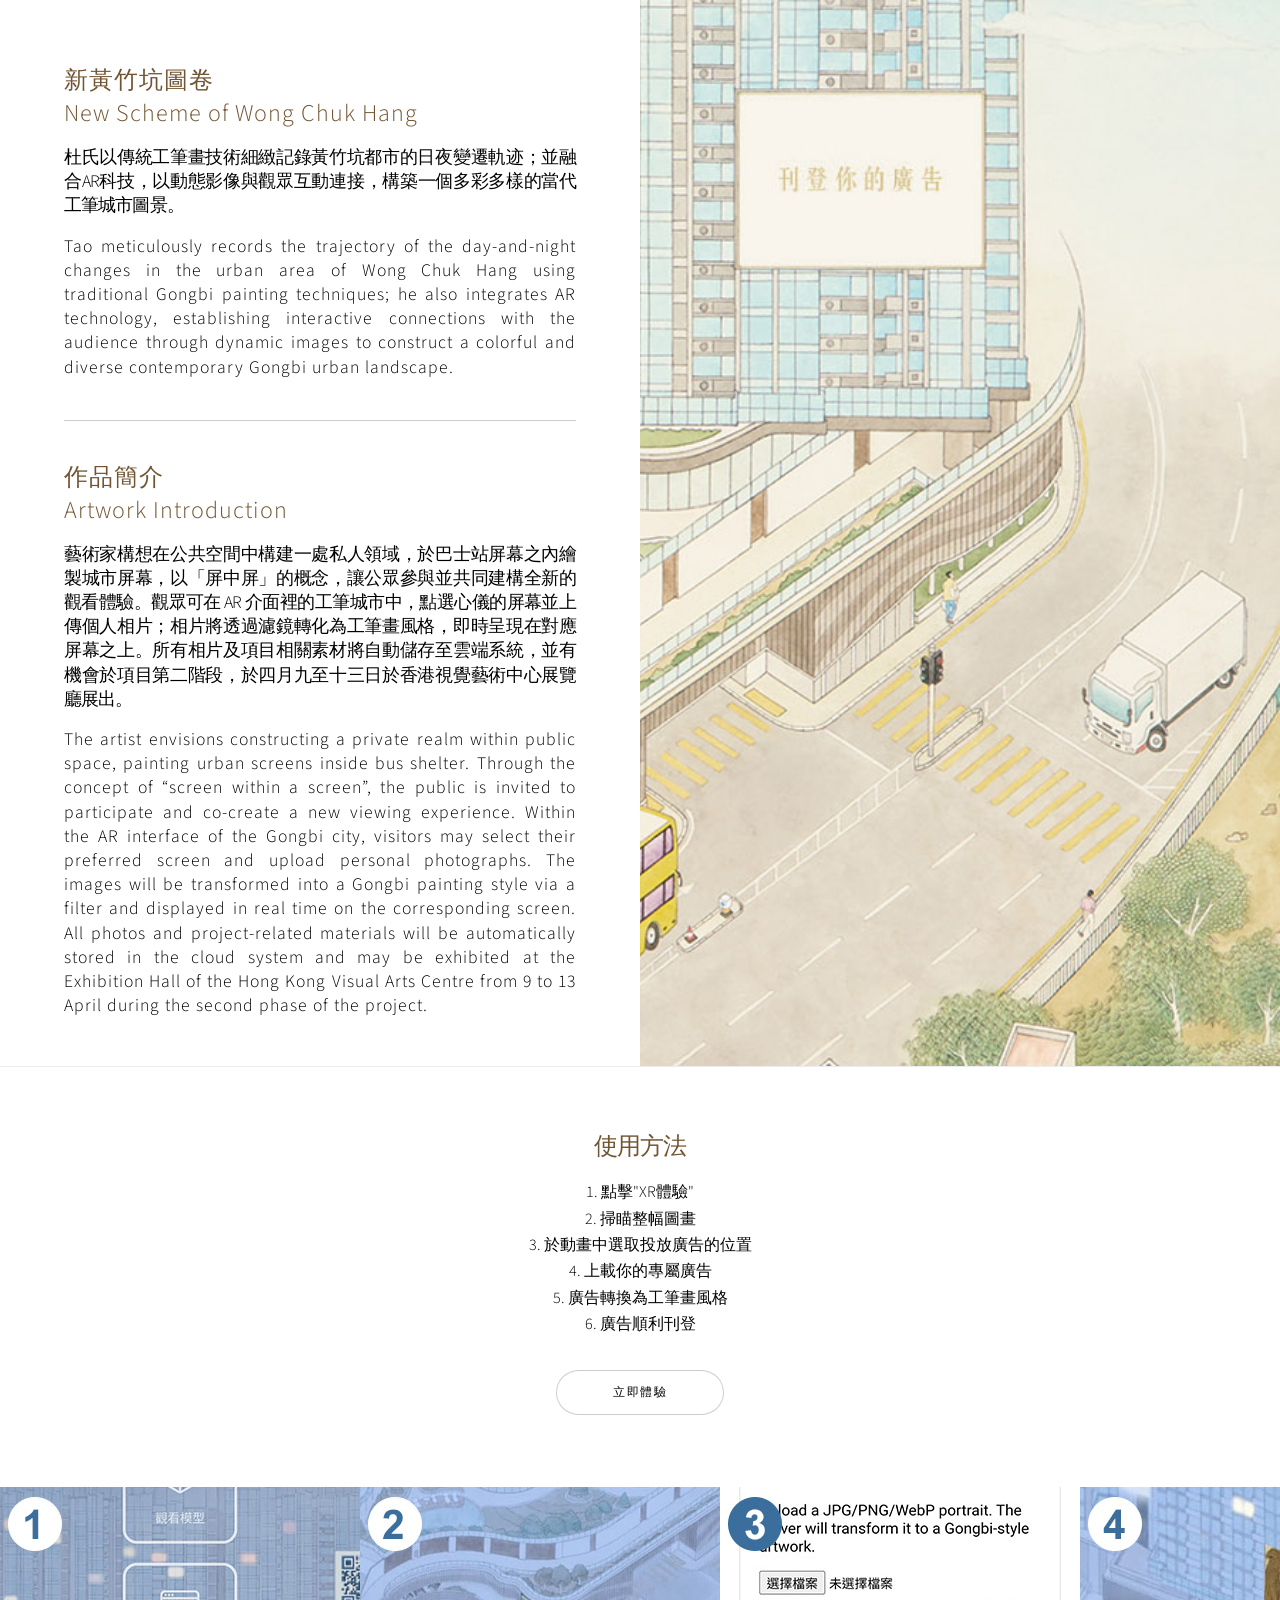
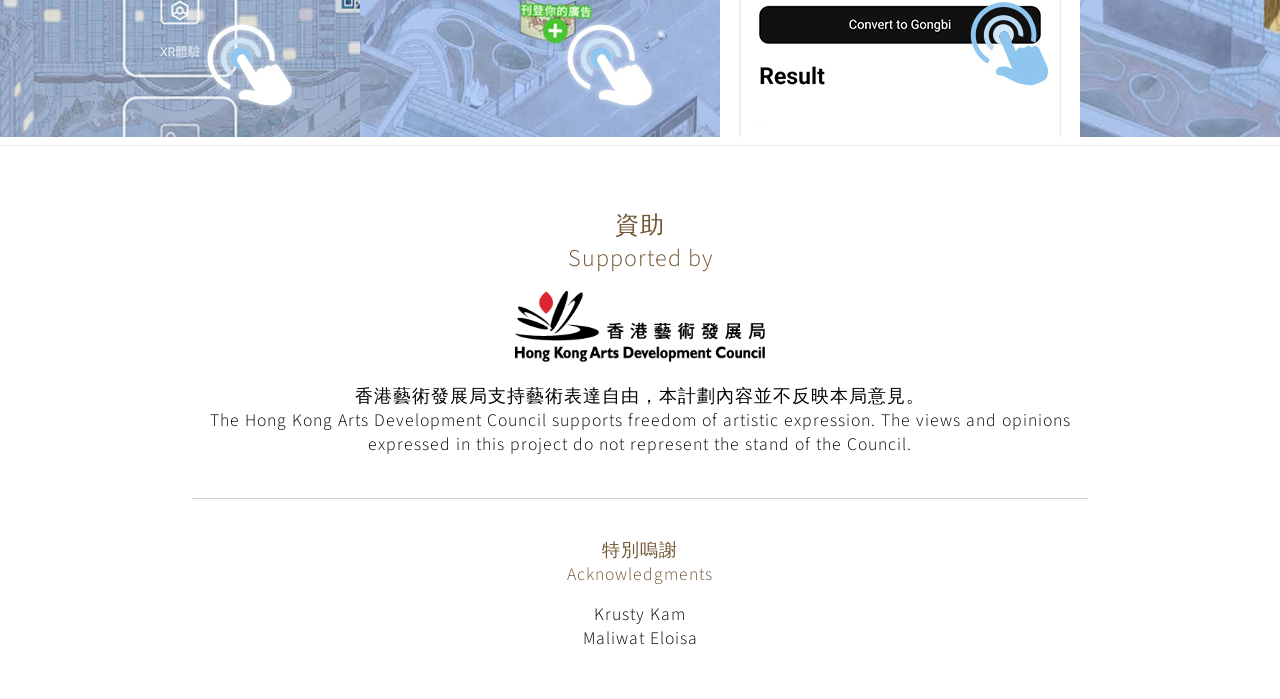
==== commit b21f8b75: "Rename index_Day.html to index.html" ====
--- a/index.html
+++ b/index.html
@@ -39,7 +39,7 @@
 4. 上載你的專屬廣告<br>
 5. 廣告轉換為工筆畫風格<br>
 6. 廣告順利刊登</p><ul class="actions stacked">
-							  <li><a href="https://webxr.makerar.com/embed/ef8b5660-8f90-4fa0-8bc0-a049466dd083/7ee28625-3f8d-4259-b83e-b70d0674ca99" target="_blank" class="button big wide smooth-scroll-middle">體驗黑夜版</a></li>
+							  <li><a href="https://webxr.makerar.com/embed/ef8b5660-8f90-4fa0-8bc0-a049466dd083/17527d2b-89b0-435b-91b6-c9a991506a9a" target="_blank" class="button big wide smooth-scroll-middle">立即體驗</a></li>
 						  </ul>
 						</div>
 
@@ -61,10 +61,15 @@
 					</section>
 					<section class="wrapper style1 align-center">
 						<div class="inner">
-<h3 style="color:#715533; letter-spacing: 1px;">特別嗚謝<br>Acknowledgments</h3>
-							<h4 class="major"><img src="images/hkadc.png" style="max-width : 250px; min-width : 100px;"><h4 style="letter-spacing: 1px;">Krusty Kam<br>
+<h3 style="color:#715533; letter-spacing: 1px;">資助<br>Supported by</h3>
+						<h4 class="major"><img src="images/hkadc.png" style="max-width : 250px; min-width : 100px;"><h4 style="letter-spacing: 1px;">香港藝術發展局支持藝術表達自由，本計劃內容並不反映本局意見。<br>
+The Hong Kong Arts Development Council supports freedom of artistic expression.
+The views and opinions expressed in this project do not represent the stand of the Council.</h4><hr>
+<h4 style="color:#715533; letter-spacing: 1px;">特別嗚謝<br>Acknowledgments</h4>
+							<h4 class="major"><h4 style="letter-spacing: 1px;">Krusty Kam<br>
 Maliwat Eloisa </h4></div></section>
 						</div>
+
 					</section>
 
 			</div>
@@ -79,4 +84,4 @@
 			<script src="assets/js/main.js"></script>
 
 	</body>
-</html>+</html>
